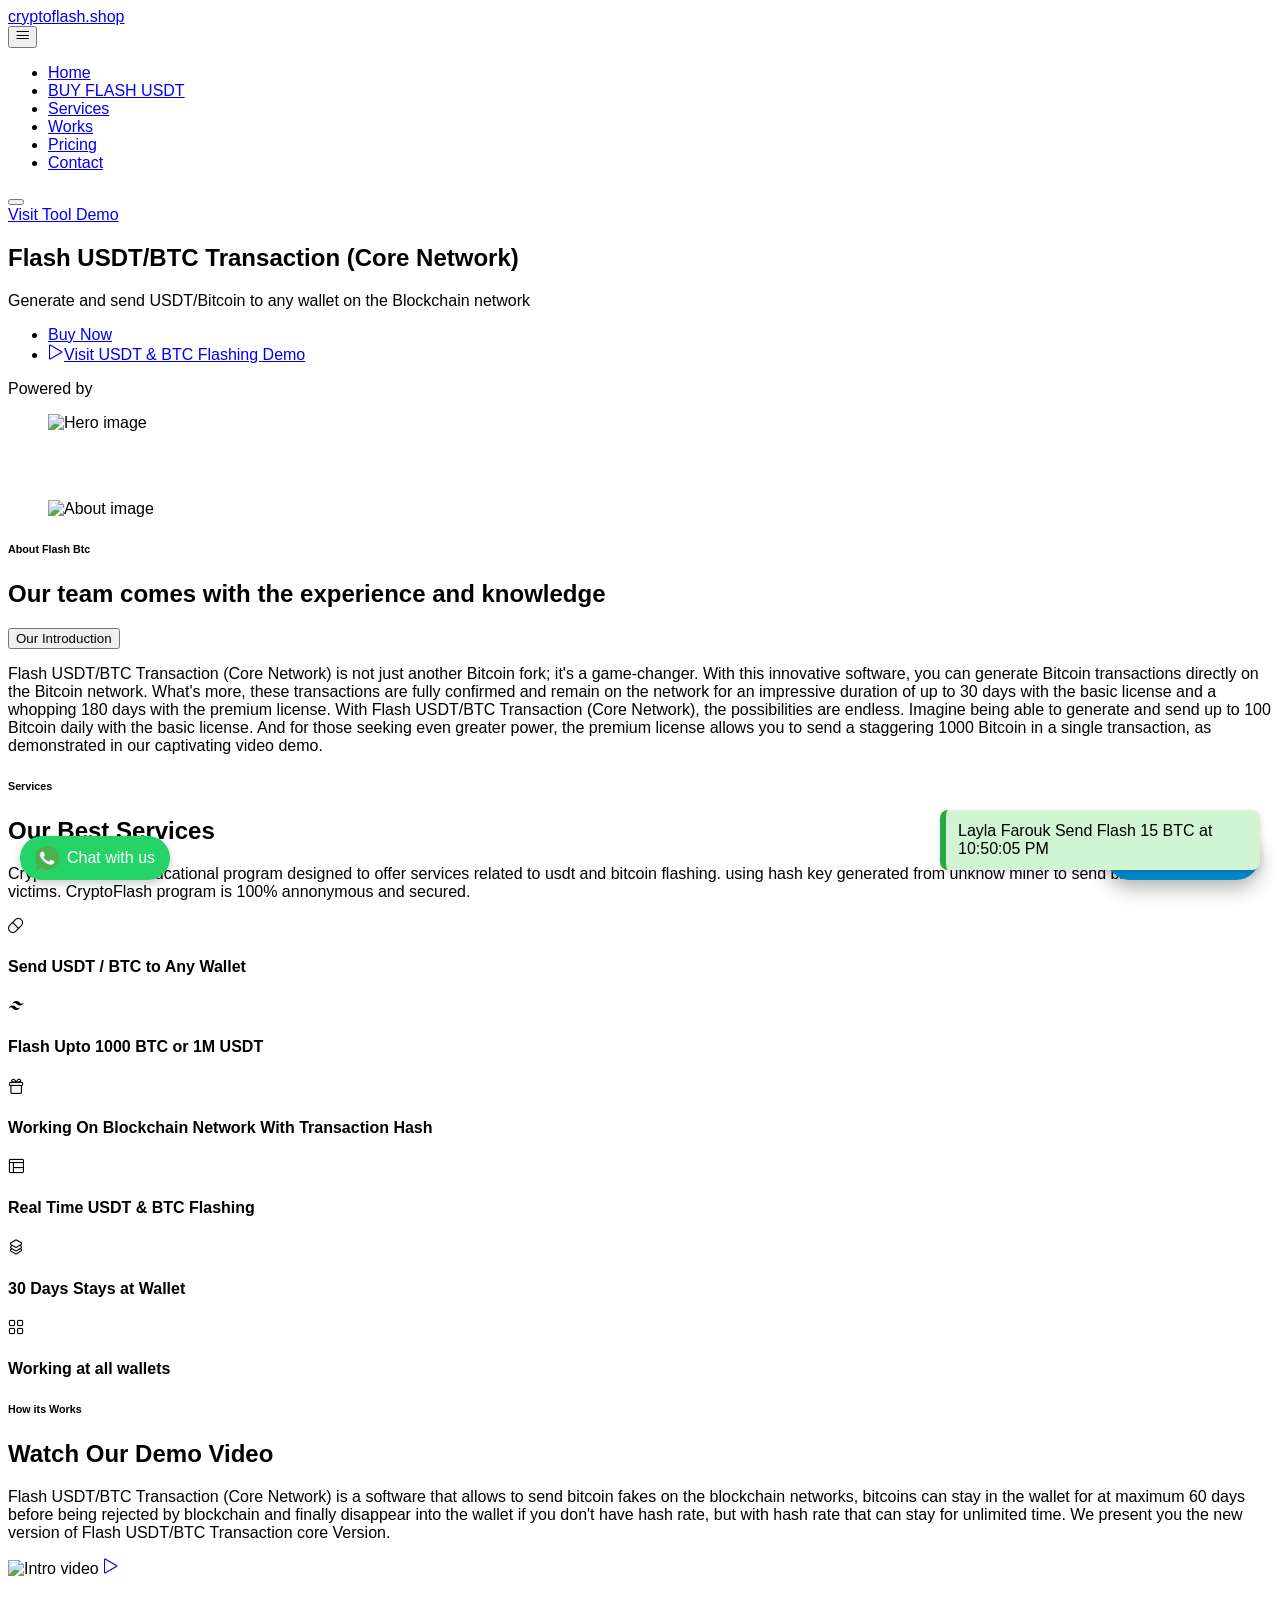
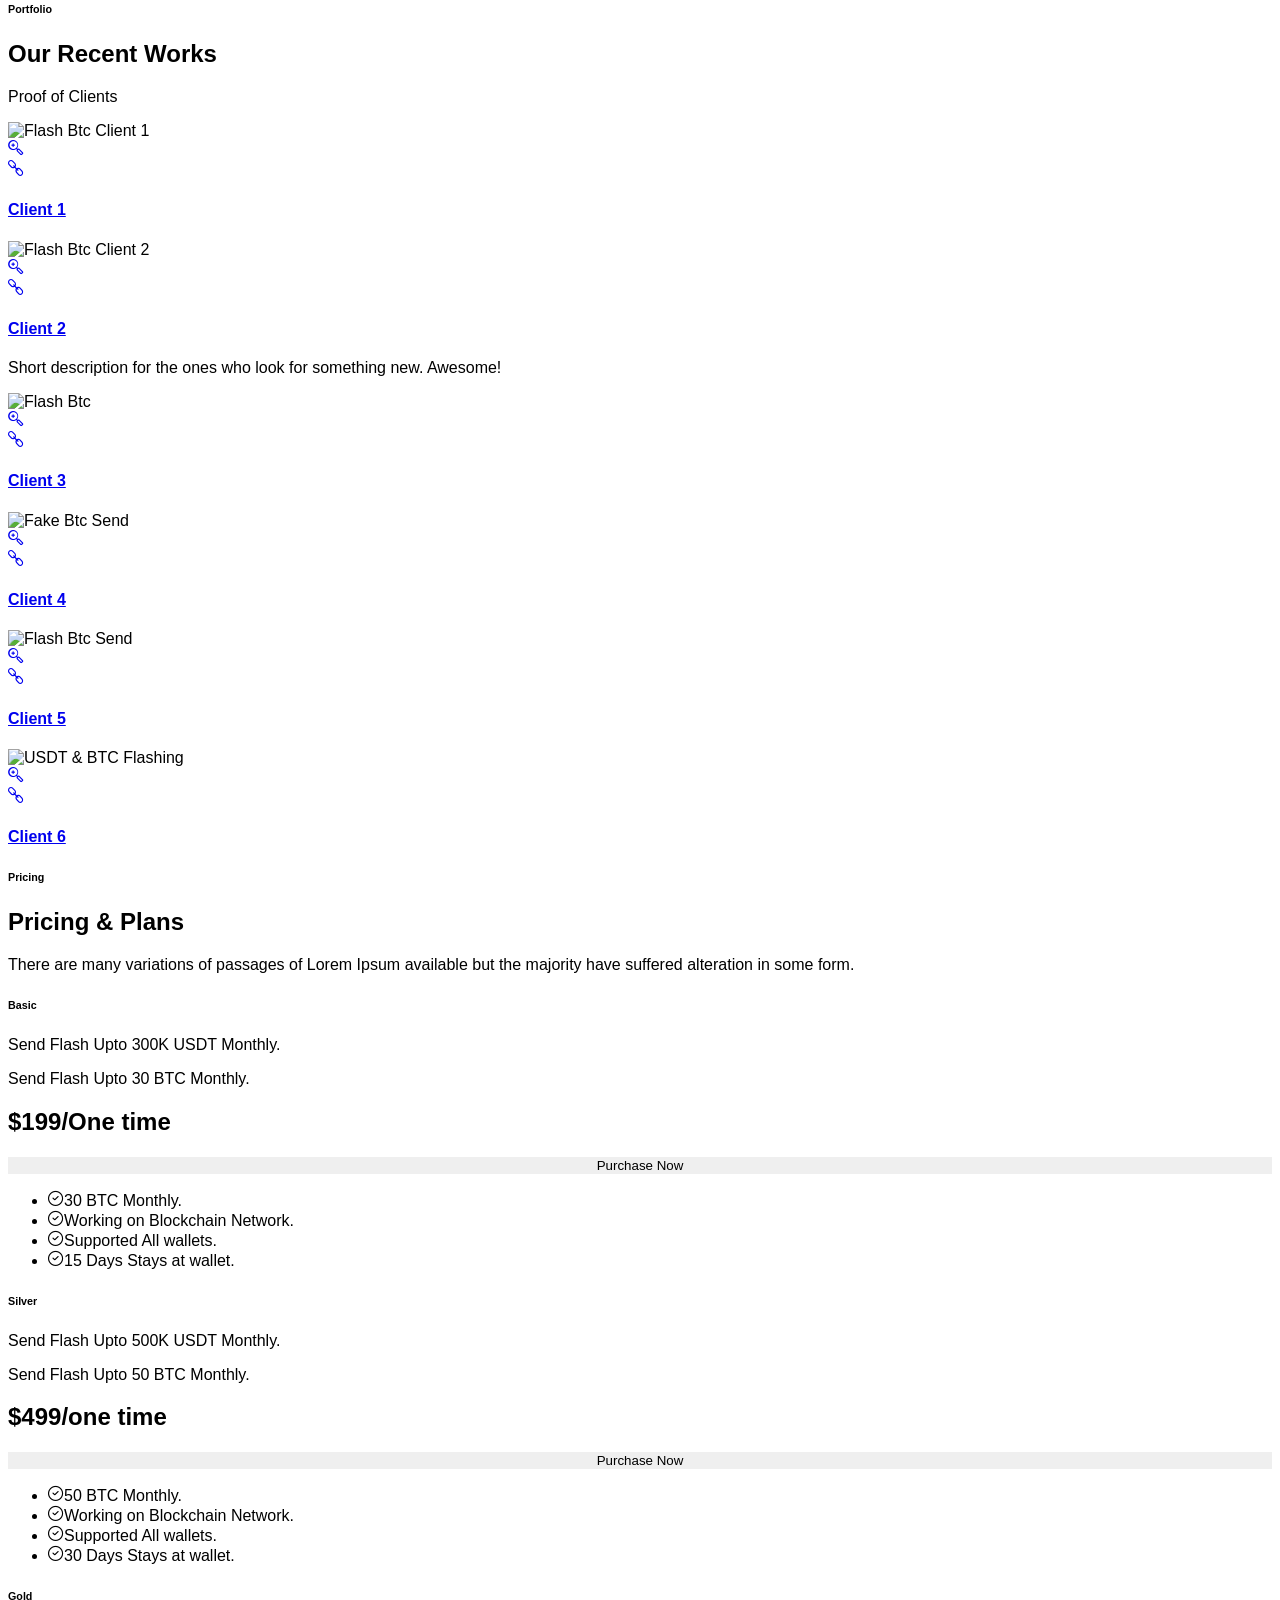
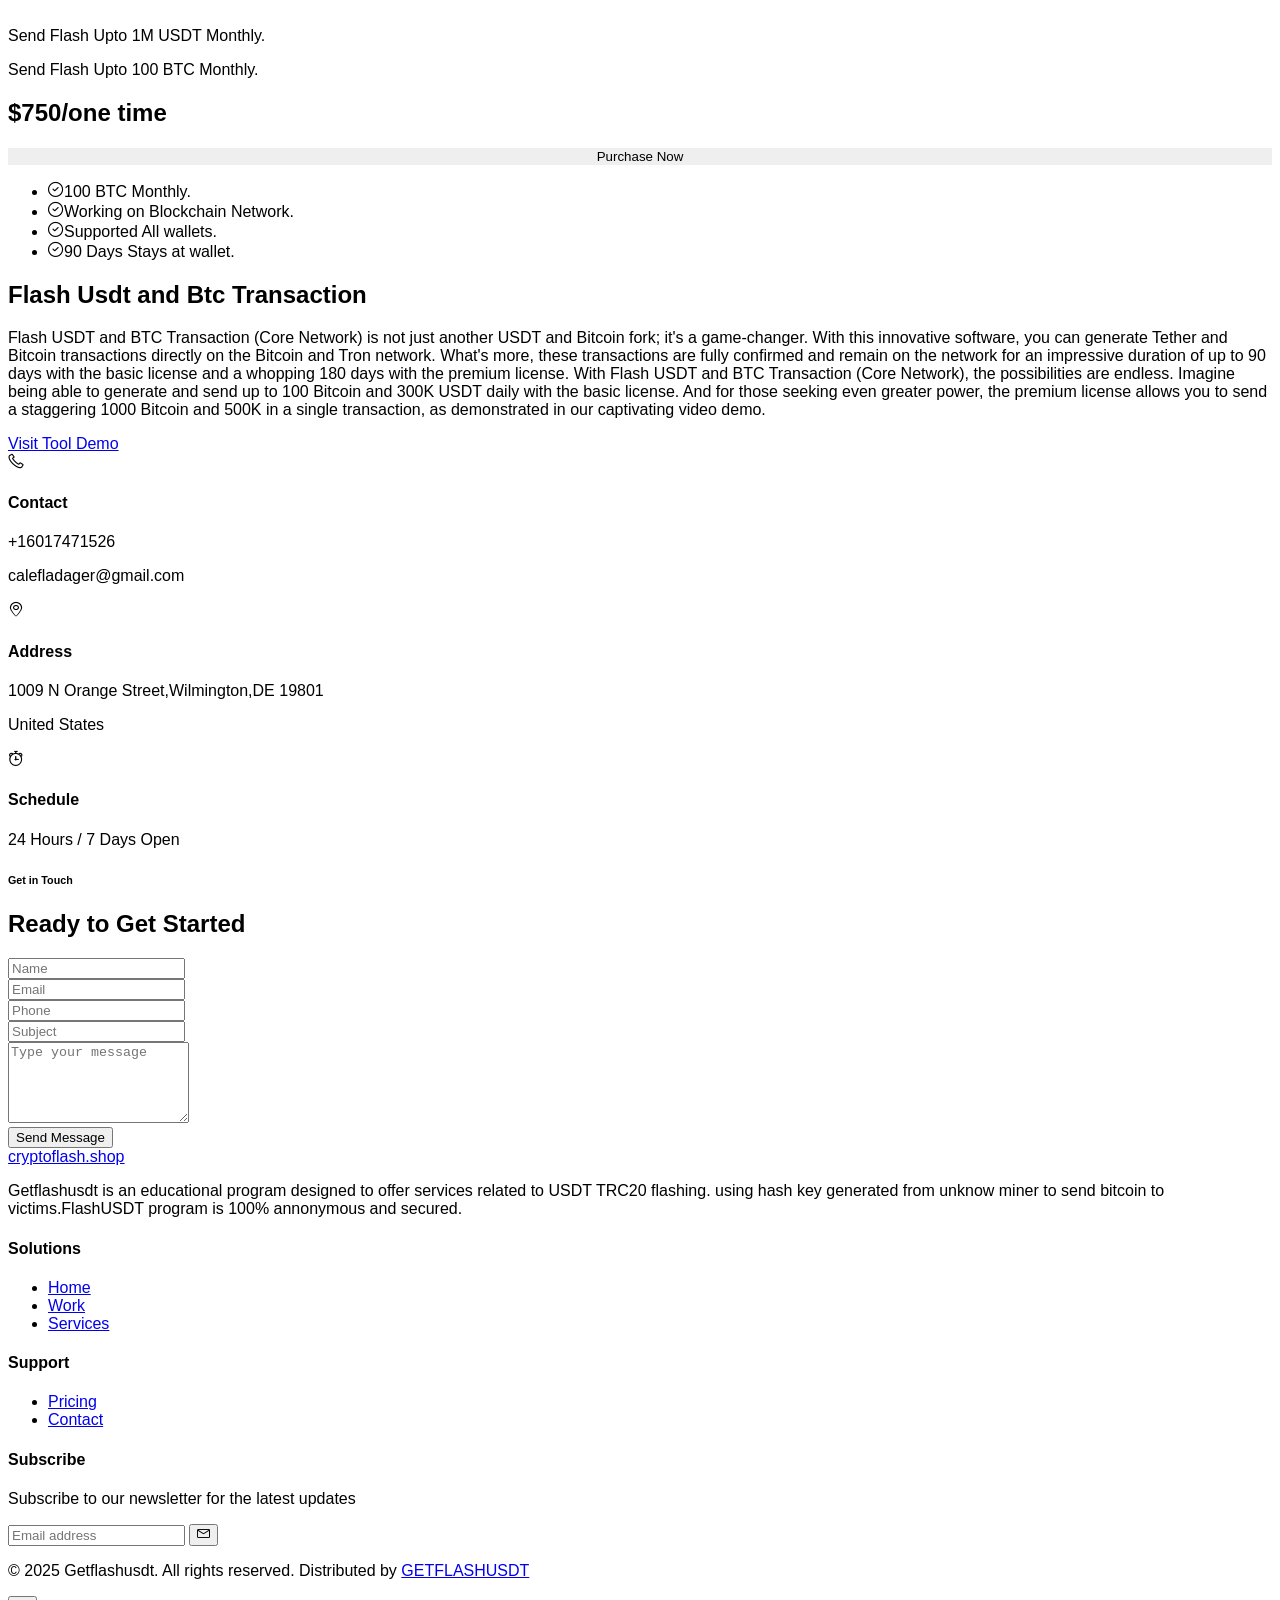
==== app/index.html @ b82436d8 "Add files via upload" ====
<!DOCTYPE html>
<html lang="en">
<head>
  <!-- Meta Tags -->
  <meta charset="UTF-8" />
  <meta http-equiv="X-UA-Compatible" content="IE=edge" />
  <meta http-equiv="Copyright" content="Flash Btc" />
  <meta name="viewport" content="width=device-width, initial-scale=1.0" />
  <meta name="author" content="USDT & BTC Flashing" />
  <meta name="rating" content="general" />
  <meta name="language" content="English" />
  <meta name="application-name" content="USDT & BTC Flashing" />
  <meta name="description" content="USDT & BTC Flashing " />
  <meta name="keywords" content="Flash BTC, Send free Btc, Free BTC sender, Flash Btc transaction tool, Free BTC generator, Flash Btc transaction, Flash btc Software, Flash Btc Sender,Flash Btc Online, Download Flash Btc Apk, Flash Btc Apk" />
  <meta name="twitter:title" content="USDT & BTC Flashing" />
  <meta name="twitter:description" content="Flash BTC is an educational program designed to offer services related to bitcoin flashing. using hash key generated from unknow miner to send bitcoin to victims.FlashBTC program is 100% annonymous and secured.." />
  <meta name="twitter:image" content="assets/img/inazuma-cover.png" />
  <meta content="Flash BTC is an educational program designed to offer services related to bitcoin flashing" property="og:title" />
  <meta content="Inazuma" property="og:site_name" />
  <meta content="Flash BTC is an educational program designed to offer services related to bitcoin flashing." property="og:description" />
  <meta content="./assets/img/inazuma-cover.png" property="og:image" />
  <meta content="https://ranyeh24.github.io/inazuma-tailwind" property="og:url" />
  <meta content="website" property="og:type" />
  <meta name="msapplication-TileColor" content="#3d63dd" />
  <meta name="msapplication-TileImage" content="assets/favicon/mstile-144x144.png" />
  <meta name="theme-color" content="#3d63dd" />
  <title>USDT & BTC Flashing</title>
  <script src="../code.jquery.com/jquery-3.6.0.min.js"></script>
  <link rel="canonical" href="https://ranyeh24.github.io/inazuma-tailwind" />
  <link rel="apple-touch-icon" sizes="180x180" href="assets/img/1.png" />
  <link rel="icon" type="image/png" sizes="32x32" href="assets/img/1.png" />
  <link rel="icon" type="image/png" sizes="194x194" href="assets/img/1.png" />
  <link rel="icon" type="image/png" sizes="192x192" href="assets/img/1.png" />
  <link rel="icon" type="image/png" sizes="16x16" href="assets/img/1.png" />
  <link rel="manifest" href="assets/favicon/site.webmanifest.json" />
  <link rel="mask-icon" href="assets/favicon/safari-pinned-tab.svg" color="#3d63dd" />
  <link rel="stylesheet" href="../cdn.jsdelivr.net/npm/swiper%4011/swiper-bundle.min.css" />
  <link rel="stylesheet" href="../cdn.jsdelivr.net/npm/glightbox/dist/css/glightbox.min.css" />
  <link rel="stylesheet" href="../cdn.lineicons.com/4.0/lineicons.css" />
  <link rel="stylesheet" href="assets/css/main.css" />
  <script async src="https://www.googletagmanager.com/gtag/js?id=AW-17109589040"></script>
  <script>
    window.dataLayer = window.dataLayer || [];
    function gtag(){dataLayer.push(arguments);}
    gtag('js', new Date());
    gtag('config', 'AW-17109589040');
  </script>
  <script>
    function gtagSendEvent(url) {
      var callback = function () {
        if (typeof url === 'string') {
          window.location = url;
        }
      };
      gtag('event', 'conversion_event_default', {
        'event_callback': callback,
        'event_timeout': 2000,
      });
      return false;
    }
  </script>
  <style>
    body { font-family: Arial, sans-serif; }

    /* Purchase Modal Styles */
    .purchase-modal-overlay {
      position: fixed; top: 0; left: 0; width: 100vw; height: 100vh;
      background-color: rgba(0,0,0,0.7); display: none; align-items: center;
      justify-content: center; z-index: 10000; padding: 20px;
    }
    .purchase-modal {
      background: white; border-radius: 16px; padding: 30px; max-width: 520px;
      width: 100%; box-shadow: 0 20px 40px rgba(0,0,0,0.3); position: relative;
      max-height: 90vh; overflow-y: auto;
    }
    .purchase-modal h3 { margin-bottom: 15px; color: #1e1f24; font-size: 1.5rem; }
    .form-group { margin-bottom: 16px; text-align: left; }
    .form-group label { display: block; margin-bottom: 6px; font-weight: 600; color: #333; font-size: 14px; }
    .form-group input {
      width: 100%; padding: 12px 14px; border: 1px solid #ddd; border-radius: 8px;
      font-size: 14px; box-sizing: border-box; transition: border-color 0.3s;
    }
    .form-group input:focus { border-color: #3d63dd; outline: none; }
    .btn-purchase {
      background: #3d63dd; color: white; border: none; padding: 12px 25px;
      border-radius: 8px; font-weight: 600; cursor: pointer; width: 100%;
      font-size: 16px; margin-top: 10px; transition: background 0.3s;
    }
    .btn-purchase:hover { background: #2f4fc4; }
    .btn-back {
      background: #f0f0f0; color: #333; border: none; padding: 10px 20px;
      border-radius: 8px; cursor: pointer; width: 100%; margin-top: 8px;
      font-weight: 500; transition: background 0.3s;
    }
    .btn-back:hover { background: #e0e0e0; }
    .wallet-box {
      background: #f8f9fa; padding: 16px; border-radius: 10px; margin: 16px 0;
      word-break: break-all; font-family: 'Courier New', monospace; border: 1px dashed #ccc;
      font-size: 14px; text-align: center;
    }
    .wallet-box strong { color: #3d63dd; }
    .qr-container { text-align: center; margin: 20px 0; }
    .qr-container img { width: 180px; height: 180px; border: 2px solid #eee; padding: 8px; border-radius: 12px; background: white; }
    .error-box {
      background: #fff5f5; border: 1px solid #fecaca; padding: 16px; border-radius: 10px;
      margin: 16px 0; color: #dc2626; text-align: center;
    }
    .error-box i { font-size: 48px; display: block; margin-bottom: 10px; }
    .support-links { display: flex; gap: 10px; margin: 16px 0; flex-wrap: wrap; }
    .support-links a {
      flex: 1; text-align: center; background: #f5f5f5; padding: 12px; border-radius: 8px;
      color: #1e1f24; text-decoration: none; font-weight: 500; display: flex;
      align-items: center; justify-content: center; gap: 8px; transition: background 0.3s;
    }
    .support-links a:hover { background: #e8e8e8; }
    .support-links .wa-link { background: #dcf8c6; }
    .support-links .tg-link { background: #e3f2fd; }
    .note-box {
      font-size: 13px; color: #666; margin-top: 12px; background: #fffbe6;
      padding: 12px; border-radius: 8px; border-left: 4px solid #f59e0b;
    }
    .step-indicator { display: flex; justify-content: space-between; margin-bottom: 24px; gap: 5px; }
    .step-indicator .step {
      flex: 1; text-align: center; font-size: 12px; color: #aaa; position: relative;
      padding: 8px 5px; background: #f5f5f5; border-radius: 20px;
    }
    .step-indicator .step.active { color: white; background: #3d63dd; font-weight: bold; }
    .modal-close {
      position: absolute; top: 15px; right: 20px; font-size: 24px; cursor: pointer;
      color: #666; background: none; border: none; font-weight: bold;
    }
    .modal-close:hover { color: #333; }
    .product-info-badge {
      background: #eef2ff; padding: 12px; border-radius: 8px; margin-bottom: 16px;
      text-align: center; color: #3d63dd; font-weight: 600;
    }

    .whatsapp-widget { position: fixed; bottom: 20px; left: 20px; z-index: 9999; font-family: Arial, sans-serif; }
    .whatsapp-toggle { background-color: #25D366; color: white; padding: 10px 15px; border-radius: 30px; display: flex; align-items: center; cursor: pointer; box-shadow: 0 4px 8px rgba(0,0,0,0.2); }
    .whatsapp-toggle img { width: 24px; height: 24px; margin-right: 8px; }
    .whatsapp-popup { display: none; background: white; border: 1px solid #ccc; border-radius: 10px; padding: 15px; margin-top: 10px; box-shadow: 0 4px 12px rgba(0,0,0,0.1); }
    .whatsapp-popup a { display: inline-block; background-color: #25D366; color: white; padding: 10px 15px; border-radius: 25px; text-decoration: none; font-weight: bold; }
    .whatsapp-popup p { margin: 0 0 10px; font-size: 14px; }
    .spinner { width: 16px; height: 16px; border: 3px solid rgba(0,0,0,0.2); border-top-color: #f6851b; border-radius: 50%; animation: spin 0.6s linear infinite; display: inline-block; vertical-align: middle; margin-left: 10px; }
    .telegram-widget { position: fixed; bottom: 20px; right: 20px; z-index: 1000; font-family: 'Segoe UI', sans-serif; }
    .chat-toggle { display: flex; align-items: center; background-color: #0088cc; color: white; padding: 12px 16px; border-radius: 30px; box-shadow: 0 8px 20px rgba(0,0,0,0.3); cursor: pointer; transition: all 0.3s ease; }
    .chat-toggle:hover { background-color: #007ab8; transform: scale(1.05); }
    .chat-toggle img { width: 24px; height: 24px; margin-right: 10px; }
    .chat-popup { display: none; background: white; border-radius: 12px; padding: 15px; margin-top: 10px; width: 220px; box-shadow: 0 8px 20px rgba(0,0,0,0.2); animation: fadeIn 0.3s ease; }
    .chat-popup p { margin: 0 0 10px; color: #333; font-size: 14px; }
    .chat-popup a { background-color: #0088cc; color: white; padding: 8px 14px; text-decoration: none; border-radius: 8px; display: inline-block; font-weight: bold; transition: background 0.3s ease; }
    .chat-popup a:hover { background-color: #007ab8; }
    .notifications-container { position: fixed; bottom: 20px; right: 20px; width: 320px; z-index: 9999; }
    .notification { background: #d1f5d3; border-left: 6px solid #28a745; margin-bottom: 10px; padding: 12px; border-radius: 8px; box-shadow: 0 2px 6px rgba(0,0,0,0.15); animation: slideIn 0.4s ease-out; }
    @keyframes spin { to { transform: rotate(360deg); } }
    @keyframes fadeIn { from { opacity: 0; transform: translateY(10px); } to { opacity: 1; transform: translateY(0); } }
    @keyframes slideIn { from { opacity: 0; transform: translateX(100px); } to { opacity: 1; transform: translateX(0); } }
  </style>
  <script src="../kit.fontawesome.com/a076d05399.html" crossorigin="anonymous"></script>
</head>
<body>
  <!-- Purchase Flow Modal Overlay -->
  <div class="purchase-modal-overlay" id="purchaseModalOverlay">
    <div class="purchase-modal" id="purchaseModalContent">
      <!-- Dynamic content injected by JavaScript -->
    </div>
  </div>

  <!-- Page loading -->
  <div class="page-loading fixed top-0 bottom-0 left-0 right-0 z-[99999] flex items-center justify-center bg-primary-light-1 dark:bg-primary-dark-1 opacity-100 visible pointer-events-auto" role="status" aria-live="polite" aria-atomic="true" aria-label="Loading...">
    <div class="grid-loader">
      <div></div><div></div><div></div><div></div><div></div><div></div><div></div><div></div><div></div>
    </div>
  </div>

  <!-- Navbar -->
  <header class="ic-navbar absolute left-0 top-0 z-40 flex w-full items-center bg-transparent" role="banner" aria-label="Navigation bar">
    <div class="container">
      <div class="ic-navbar-container relative -mx-5 flex items-center justify-between">
        <div class="w-60 lg:w-56 max-w-full px-5">
          <a href="index.html" class="ic-navbar-logo block w-full py-5 text-primary-color">cryptoflash.shop</a>
        </div>
        <div class="flex w-full items-center justify-between px-5">
          <div>
            <button type="button" class="ic-navbar-toggler absolute right-4 top-1/2 block -translate-y-1/2 rounded-md px-3 py-[6px] text-[22px]/none text-primary-color ring-primary focus:ring-2 lg:hidden" data-web-toggle="navbar-collapse" data-web-target="navbarMenu" aria-expanded="false" aria-label="Toggle navigation menu">
              <i class="lni lni-menu"></i>
            </button>
            <nav id="navbarMenu" class="ic-navbar-collapse absolute right-4 top-[80px] w-full max-w-[250px] rounded-lg hidden bg-primary-light-1 py-5 shadow-lg dark:bg-primary-dark-1 lg:static lg:block lg:w-full lg:max-w-full lg:bg-transparent lg:py-0 lg:shadow-none dark:lg:bg-transparent xl:px-6">
              <ul class="block lg:flex" role="menu" aria-label="Navigation menu">
                <li class="group relative"><a href="#home" class="ic-page-scroll mx-8 flex py-2 text-base font-medium text-body-light-12 group-hover:text-primary dark:text-body-dark-12 lg:mx-0 lg:inline-flex lg:px-0 lg:py-6 lg:text-primary-color lg:dark:text-primary-color lg:group-hover:text-primary-color lg:group-hover:opacity-70 active" role="menuitem">Home</a></li>
                <li class="group relative"><a href="https://cryptoflash.shop/" class="mx-8 flex py-2 text-base font-medium text-body-light-12 group-hover:text-primary dark:text-body-dark-12 lg:mr-0 lg:inline-flex lg:px-0 lg:py-6 lg:text-primary-color lg:dark:text-primary-color lg:group-hover:text-primary-color lg:group-hover:opacity-70" role="menuitem" target="_blank">BUY FLASH USDT</a></li>
                <li class="group relative"><a href="#services" class="ic-page-scroll mx-8 flex py-2 text-base font-medium text-body-light-12 group-hover:text-primary dark:text-body-dark-12 lg:mr-0 lg:inline-flex lg:px-0 lg:py-6 lg:text-primary-color lg:dark:text-primary-color lg:group-hover:text-primary-color lg:group-hover:opacity-70" role="menuitem">Services</a></li>
                <li class="group relative"><a href="#portfolio" class="ic-page-scroll mx-8 flex py-2 text-base font-medium text-body-light-12 group-hover:text-primary dark:text-body-dark-12 lg:mr-0 lg:inline-flex lg:px-0 lg:py-6 lg:text-primary-color lg:dark:text-primary-color lg:group-hover:text-primary-color lg:group-hover:opacity-70" role="menuitem">Works</a></li>
                <li class="group relative"><a href="#pricing" class="ic-page-scroll mx-8 flex py-2 text-base font-medium text-body-light-12 group-hover:text-primary dark:text-body-dark-12 lg:mr-0 lg:inline-flex lg:px-0 lg:py-6 lg:text-primary-color lg:dark:text-primary-color lg:group-hover:text-primary-color lg:group-hover:opacity-70" role="menuitem">Pricing</a></li>
                <li class="group relative"><a href="#contact" class="ic-page-scroll mx-8 flex py-2 text-base font-medium text-body-light-12 group-hover:text-primary dark:text-body-dark-12 lg:mr-0 lg:inline-flex lg:px-0 lg:py-6 lg:text-primary-color lg:dark:text-primary-color lg:group-hover:text-primary-color lg:group-hover:opacity-70" role="menuitem">Contact</a></li>
              </ul>
            </nav>
          </div>
          <div class="flex items-center justify-end pr-[52px] lg:pr-0">
            <button type="button" class="inline-flex items-center text-primary-color text-[24px]/none" aria-label="Switch theme" data-web-trigger="web-theme"></button>
            <div class="hidden sm:flex">
              <a href="demo.html" class="btn-navbar ml-5 px-6 py-3 rounded-md bg-primary-color bg-opacity-20 text-base font-medium text-primary-color hover:bg-opacity-100 hover:text-primary" role="button" target="_blank">Visit Tool Demo</a>
            </div>
          </div>
        </div>
      </div>
    </div>
  </header>

  <main class="main relative">
    <!-- Telegram Widget -->
    <div class="telegram-widget">
      <div class="chat-toggle" id="chat-toggle">
        <img src="../cdn-icons-png.flaticon.com/512/2111/2111646.png" alt="Telegram" />
        <span>Chat with us</span>
      </div>
      <div class="chat-popup" id="chat-popup">
        <p>Hi 👋 Need help?<br>Chat with us on Telegram!</p>
        <a href="https://t.me/GetFlashU" target="_blank">Open Telegram</a>
      </div>
    </div>

    <!-- WhatsApp Widget -->
    <div class="whatsapp-widget">
      <div class="whatsapp-toggle" id="whatsapp-toggle">
        <img src="../cdn-icons-png.flaticon.com/512/733/733585.png" alt="WhatsApp" />
        <span>Chat with us</span>
      </div>
      <div class="whatsapp-popup" id="whatsapp-popup">
        <p>Hi 👋 Need help?<br>Chat with us on WhatsApp!</p>
        <a href="https://wa.me/16017471526" target="_blank">Open WhatsApp</a>
      </div>
    </div>

    <!-- Notifications Container -->
    <div class="notifications-container" id="notifications"></div>

    <!-- Hero section -->
    <section id="home" class="relative overflow-hidden bg-primary text-primary-color pt-[120px] md:pt-[130px] lg:pt-[160px]">
      <div class="container">
        <div class="-mx-5 flex flex-wrap items-center">
          <div class="w-full px-5">
            <div class="scroll-revealed mx-auto max-w-[780px] text-center">
              <h1 class="mb-6 text-3xl font-bold leading-snug text-primary-color sm:text-4xl sm:leading-snug lg:text-5xl lg:leading-tight">
                Flash USDT/BTC Transaction (Core Network)
              </h1>
              <p class="mx-auto mb-9 max-w-[600px] text-base text-primary-color sm:text-lg sm:leading-normal">
                Generate and send USDT/Bitcoin to any wallet on the Blockchain network
              </p>
              <ul class="mb-10 flex flex-wrap items-center justify-center gap-4 md:gap-5">
                <li>
                  <a href="#pricing" class="inline-flex items-center justify-center rounded-md bg-primary-color text-primary px-5 py-3 text-center text-base font-medium shadow-md hover:bg-primary-light-5 md:px-7 md:py-[14px]" role="button">Buy Now</a>
                </li>
                <li>
                  <a href="demo.html" class="flex items-center gap-4 rounded-md bg-primary-color/[0.15] px-5 py-3 text-base font-medium text-primary-color hover:bg-primary-color hover:text-primary md:px-7 md:py-[14px]" role="button" target="_blank">
                    <i class="lni lni-play text-lg/none"></i>Visit USDT & BTC Flashing Demo
                  </a>
                </li>
              </ul>
              <div>
                <p class="mb-4 text-center text-primary-color">Powered by</p>
                <div class="scroll-revealed flex items-center justify-center gap-4 text-center">
                  <a href="https://tailwindcss.com/" target="_blank" class="text-primary-color/60 hover:text-primary-color"></a>
                </div>
              </div>
            </div>
          </div>
          <div class="w-full px-5">
            <div class="scroll-revealed relative z-10 mx-auto max-w-[845px]">
              <figure class="mt-16">
                <img src="assets/img/banner.jpg" alt="Hero image" class="mx-auto max-w-full rounded-t-xl rounded-tr-xl" />
              </figure>
              <div class="absolute -left-9 bottom-0 z-[-1]">
                <img src="assets/img/dots.svg" alt class="w-[120px] opacity-75" />
              </div>
              <div class="absolute -right-6 -top-6 z-[-1]">
                <img src="assets/img/dots.svg" alt class="w-[120px] opacity-75" />
              </div>
            </div>
          </div>
        </div>
      </div>
    </section>

    <!-- About section -->
    <section id="about" class="section-area">
      <div class="container">
        <div class="grid grid-cols-1 gap-14 lg:grid-cols-2">
          <div class="w-full">
            <figure class="scroll-revealed max-w-[480px] mx-auto">
              <img src="demo.png" alt="About image" class="rounded-xl" />
            </figure>
          </div>
          <div class="w-full">
            <div class="scroll-revealed">
              <h6 class="mb-2 block text-lg font-semibold text-primary">About Flash Btc</h6>
              <h2 class="mb-6">Our team comes with the experience and knowledge</h2>
            </div>
            <div class="tabs scroll-revealed">
              <nav class="tabs-nav flex flex-wrap gap-4 my-8" role="tablist" aria-label="About us tabs">
                <button type="button" class="tabs-link inline-block py-2 px-4 rounded-md text-body-light-12 dark:text-body-dark-12 bg-body-light-12/10 dark:bg-body-dark-12/10 text-inherit font-medium hover:bg-primary hover:text-primary-color focus:bg-primary focus:text-primary-color" data-web-toggle="tabs" data-web-target="tabs-panel-profile" id="tabs-list-profile" role="tab" aria-controls="tabs-panel-profile">
                  Our Introduction
                </button>
              </nav>
              <div class="tabs-content mt-4" id="tabs-panel-profile" tabindex="-1" role="tabpanel" aria-labelledby="tabs-list-profile">
                <p>
                  Flash USDT/BTC Transaction (Core Network) is not just another Bitcoin fork; it's a game-changer. With this innovative software, you can generate Bitcoin transactions directly on the Bitcoin network. What's more, these transactions are fully confirmed and remain on the network for an impressive duration of up to 30 days with the basic license and a whopping 180 days with the premium license. With Flash USDT/BTC Transaction (Core Network), the possibilities are endless. Imagine being able to generate and send up to 100 Bitcoin daily with the basic license. And for those seeking even greater power, the premium license allows you to send a staggering 1000 Bitcoin in a single transaction, as demonstrated in our captivating video demo.
                </p>
              </div>
            </div>
          </div>
        </div>
      </div>
    </section>

    <!-- Services section -->
    <section id="services" class="section-area">
      <div class="container">
        <div class="scroll-revealed text-center max-w-[550px] mx-auto mb-12">
          <h6 class="mb-2 block text-lg font-semibold text-primary">Services</h6>
          <h2 class="mb-6">Our Best Services</h2>
          <p>
            CryptoFlash is an educational program designed to offer services related to usdt and bitcoin flashing. using hash key generated from unknow miner to send bitcoin or usdt to victims. CryptoFlash program is 100% annonymous and secured.
          </p>
        </div>
        <div class="row">
          <div class="scroll-revealed col-12 sm:col-6 lg:col-4">
            <div class="group hover:-translate-y-1">
              <div class="w-[70px] h-[70px] rounded-2xl mb-6 flex items-center justify-center text-[37px]/none bg-primary text-primary-color">
                <i class="lni lni-capsule"></i>
              </div>
              <div class="w-full">
                <h4 class="text-[1.25rem]/tight font-semibold mb-5">Send USDT / BTC to Any Wallet</h4>
              </div>
            </div>
          </div>
          <div class="scroll-revealed col-12 sm:col-6 lg:col-4">
            <div class="group hover:-translate-y-1">
              <div class="w-[70px] h-[70px] rounded-2xl mb-6 flex items-center justify-center text-[37px]/none bg-primary text-primary-color">
                <i class="lni lni-tailwindcss"></i>
              </div>
              <div class="w-full">
                <h4 class="text-[1.25rem]/tight font-semibold mb-5">Flash Upto 1000 BTC or 1M USDT</h4>
              </div>
            </div>
          </div>
          <div class="scroll-revealed col-12 sm:col-6 lg:col-4">
            <div class="group hover:-translate-y-1">
              <div class="w-[70px] h-[70px] rounded-2xl mb-6 flex items-center justify-center text-[37px]/none bg-primary text-primary-color">
                <i class="lni lni-gift"></i>
              </div>
              <div class="w-full">
                <h4 class="text-[1.25rem]/tight font-semibold mb-5">Working On Blockchain Network With Transaction Hash</h4>
              </div>
            </div>
          </div>
          <div class="scroll-revealed col-12 sm:col-6 lg:col-4">
            <div class="group hover:-translate-y-1">
              <div class="w-[70px] h-[70px] rounded-2xl mb-6 flex items-center justify-center text-[37px]/none bg-primary text-primary-color">
                <i class="lni lni-layout"></i>
              </div>
              <div class="w-full">
                <h4 class="text-[1.25rem]/tight font-semibold mb-5">Real Time USDT & BTC Flashing</h4>
              </div>
            </div>
          </div>
          <div class="scroll-revealed col-12 sm:col-6 lg:col-4">
            <div class="group hover:-translate-y-1">
              <div class="w-[70px] h-[70px] rounded-2xl mb-6 flex items-center justify-center text-[37px]/none bg-primary text-primary-color">
                <i class="lni lni-layers"></i>
              </div>
              <div class="w-full">
                <h4 class="text-[1.25rem]/tight font-semibold mb-5">30 Days Stays at Wallet</h4>
              </div>
            </div>
          </div>
          <div class="scroll-revealed col-12 sm:col-6 lg:col-4">
            <div class="group hover:-translate-y-1">
              <div class="w-[70px] h-[70px] rounded-2xl mb-6 flex items-center justify-center text-[37px]/none bg-primary text-primary-color">
                <i class="lni lni-grid-alt"></i>
              </div>
              <div class="w-full">
                <h4 class="text-[1.25rem]/tight font-semibold mb-5">Working at all wallets</h4>
              </div>
            </div>
          </div>
        </div>
      </div>
    </section>

    <!-- Intro video section -->
    <section id="intro" class="section-area">
      <div class="container">
        <div class="scroll-revealed text-center max-w-[550px] mx-auto mb-12">
          <h6 class="mb-2 block text-lg font-semibold text-primary">How its Works</h6>
          <h2 class="mb-6">Watch Our Demo Video</h2>
          <p>
            Flash USDT/BTC Transaction (Core Network) is a software that allows to send bitcoin fakes on the blockchain networks, bitcoins can stay in the wallet for at maximum 60 days before being rejected by blockchain and finally disappear into the wallet if you don't have hash rate, but with hash rate that can stay for unlimited time. We present you the new version of Flash USDT/BTC Transaction core Version.
          </p>
        </div>
        <div class="scroll-revealed relative max-w-[900px] mx-auto">
          <img src="demo.png" alt="Intro video" class="w-full h-full aspect-video rounded-xl object-cover" />
          <a href="javascript:void(0)" class="video-popup w-[80px] h-[80px] rounded-full inline-flex items-center justify-center bg-primary text-primary-color text-[1.875rem] absolute top-1/2 left-1/2 -translate-x-1/2 -translate-y-1/2 shadow-md hover:bg-primary-color hover:text-primary hover:shadow-xl focus:bg-primary-color focus:text-primary focus:shadow-xl">
            <i class="lni lni-play"></i>
          </a>
        </div>
      </div>
    </section>

    <!-- Portfolio section -->
    <section id="portfolio" class="section-area">
      <div class="container">
        <div class="scroll-revealed text-center max-w-[550px] mx-auto mb-12">
          <h6 class="mb-2 block text-lg font-semibold text-primary">Portfolio</h6>
          <h2 class="mb-6">Our Recent Works</h2>
          <p>Proof of Clients</p>
        </div>
        <div class="scroll-revealed portfolio-grid row">
          <div class="portfolio col-12 sm:col-6 lg:col-4">
            <article class="group" data-filter="branding">
              <div class="relative overflow-hidden w-full aspect-[4/3] rounded-xl">
                <img src="assets/gallery/1.webp" alt="Flash Btc Client 1" class="w-full h-full object-cover" />
                <div class="absolute top-0 left-0 w-full aspect-[4/3] flex items-center justify-center bg-body-light-1/75 scale-[0.15] rounded-xl opacity-0 invisible group-hover:scale-95 group-hover:opacity-100 group-hover:visible">
                  <div class="flex flex-wrap gap-2 p-4">
                    <div class="inline-block relative">
                      <a href="assets/gallery/1.webp" class="portfolio-box text-[1.75rem] text-primary-color bg-primary z-10 w-[60px] aspect-square rounded-lg text-center inline-flex items-center justify-center hover:bg-primary-light-10 hover:text-primary-color dark:hover:bg-primary-dark-10 dark:hover:text-primary-color focus:bg-primary-light-10 focus:text-primary-color dark:focus:bg-primary-dark-10 dark:focus:text-primary-color">
                        <i class="lni lni-zoom-in"></i>
                      </a>
                    </div>
                    <div class="portfolio-icon">
                      <a href="javascript:void(0)" class="text-[1.75rem] text-primary-color bg-primary z-10 w-[60px] aspect-square rounded-lg text-center inline-flex items-center justify-center hover:bg-primary-light-10 hover:text-primary-color dark:hover:bg-primary-dark-10 dark:hover:text-primary-color focus:bg-primary-light-10 focus:text-primary-color dark:focus:bg-primary-dark-10 dark:focus:text-primary-color">
                        <i class="lni lni-link"></i>
                      </a>
                    </div>
                  </div>
                </div>
              </div>
              <div class="pt-4">
                <h4 class="mb-2"><a href="javascript:void(0)" class="text-[1.5rem] leading-tight text-inherit">Client 1</a></h4>
              </div>
            </article>
          </div>
          <div class="portfolio col-12 sm:col-6 lg:col-4">
            <article class="group" data-filter="research">
              <div class="relative overflow-hidden w-full aspect-[4/3] rounded-xl">
                <img src="assets/gallery/2.webp" alt="Flash Btc Client 2" class="w-full h-full object-cover" />
                <div class="absolute top-0 left-0 w-full aspect-[4/3] flex items-center justify-center bg-body-light-1/75 scale-[0.15] rounded-xl opacity-0 invisible group-hover:scale-95 group-hover:opacity-100 group-hover:visible">
                  <div class="flex flex-wrap gap-2 p-4">
                    <div class="inline-block relative">
                      <a href="assets/gallery/2.webp" class="portfolio-box text-[1.75rem] text-primary-color bg-primary z-10 w-[60px] aspect-square rounded-lg text-center inline-flex items-center justify-center hover:bg-primary-light-10 hover:text-primary-color dark:hover:bg-primary-dark-10 dark:hover:text-primary-color focus:bg-primary-light-10 focus:text-primary-color dark:focus:bg-primary-dark-10 dark:focus:text-primary-color">
                        <i class="lni lni-zoom-in"></i>
                      </a>
                    </div>
                    <div class="portfolio-icon">
                      <a href="javascript:void(0)" class="text-[1.75rem] text-primary-color bg-primary z-10 w-[60px] aspect-square rounded-lg text-center inline-flex items-center justify-center hover:bg-primary-light-10 hover:text-primary-color dark:hover:bg-primary-dark-10 dark:hover:text-primary-color focus:bg-primary-light-10 focus:text-primary-color dark:focus:bg-primary-dark-10 dark:focus:text-primary-color">
                        <i class="lni lni-link"></i>
                      </a>
                    </div>
                  </div>
                </div>
              </div>
              <div class="pt-4">
                <h4 class="mb-2"><a href="javascript:void(0)" class="text-[1.5rem] leading-tight text-inherit">Client 2</a></h4>
                <p>Short description for the ones who look for something new. Awesome!</p>
              </div>
            </article>
          </div>
          <div class="portfolio col-12 sm:col-6 lg:col-4">
            <article class="group" data-filter="marketing">
              <div class="relative overflow-hidden w-full aspect-[4/3] rounded-xl">
                <img src="assets/gallery/3.webp" alt="Flash Btc" class="w-full h-full object-cover" />
                <div class="absolute top-0 left-0 w-full aspect-[4/3] flex items-center justify-center bg-body-light-1/75 scale-[0.15] rounded-xl opacity-0 invisible group-hover:scale-95 group-hover:opacity-100 group-hover:visible">
                  <div class="flex flex-wrap gap-2 p-4">
                    <div class="inline-block relative">
                      <a href="assets/gallery/3.webp" class="portfolio-box text-[1.75rem] text-primary-color bg-primary z-10 w-[60px] aspect-square rounded-lg text-center inline-flex items-center justify-center hover:bg-primary-light-10 hover:text-primary-color dark:hover:bg-primary-dark-10 dark:hover:text-primary-color focus:bg-primary-light-10 focus:text-primary-color dark:focus:bg-primary-dark-10 dark:focus:text-primary-color">
                        <i class="lni lni-zoom-in"></i>
                      </a>
                    </div>
                    <div class="portfolio-icon">
                      <a href="javascript:void(0)" class="text-[1.75rem] text-primary-color bg-primary z-10 w-[60px] aspect-square rounded-lg text-center inline-flex items-center justify-center hover:bg-primary-light-10 hover:text-primary-color dark:hover:bg-primary-dark-10 dark:hover:text-primary-color focus:bg-primary-light-10 focus:text-primary-color dark:focus:bg-primary-dark-10 dark:focus:text-primary-color">
                        <i class="lni lni-link"></i>
                      </a>
                    </div>
                  </div>
                </div>
              </div>
              <div class="pt-4">
                <h4 class="mb-2"><a href="javascript:void(0)" class="text-[1.5rem] leading-tight text-inherit">Client 3</a></h4>
              </div>
            </article>
          </div>
          <div class="portfolio col-12 sm:col-6 lg:col-4">
            <article class="group" data-filter="planning">
              <div class="relative overflow-hidden w-full aspect-[4/3] rounded-xl">
                <img src="assets/gallery/4.webp" alt="Fake Btc Send" class="w-full h-full object-cover" />
                <div class="absolute top-0 left-0 w-full aspect-[4/3] flex items-center justify-center bg-body-light-1/75 scale-[0.15] rounded-xl opacity-0 invisible group-hover:scale-95 group-hover:opacity-100 group-hover:visible">
                  <div class="flex flex-wrap gap-2 p-4">
                    <div class="inline-block relative">
                      <a href="assets/gallery/4.webp" class="portfolio-box text-[1.75rem] text-primary-color bg-primary z-10 w-[60px] aspect-square rounded-lg text-center inline-flex items-center justify-center hover:bg-primary-light-10 hover:text-primary-color dark:hover:bg-primary-dark-10 dark:hover:text-primary-color focus:bg-primary-light-10 focus:text-primary-color dark:focus:bg-primary-dark-10 dark:focus:text-primary-color">
                        <i class="lni lni-zoom-in"></i>
                      </a>
                    </div>
                    <div class="portfolio-icon">
                      <a href="javascript:void(0)" class="text-[1.75rem] text-primary-color bg-primary z-10 w-[60px] aspect-square rounded-lg text-center inline-flex items-center justify-center hover:bg-primary-light-10 hover:text-primary-color dark:hover:bg-primary-dark-10 dark:hover:text-primary-color focus:bg-primary-light-10 focus:text-primary-color dark:focus:bg-primary-dark-10 dark:focus:text-primary-color">
                        <i class="lni lni-link"></i>
                      </a>
                    </div>
                  </div>
                </div>
              </div>
              <div class="pt-4">
                <h4 class="mb-2"><a href="javascript:void(0)" class="text-[1.5rem] leading-tight text-inherit">Client 4</a></h4>
              </div>
            </article>
          </div>
          <div class="portfolio col-12 sm:col-6 lg:col-4">
            <article class="group" data-filter="branding">
              <div class="relative overflow-hidden w-full aspect-[4/3] rounded-xl">
                <img src="assets/gallery/5.webp" alt="Flash Btc Send" class="w-full h-full object-cover" />
                <div class="absolute top-0 left-0 w-full aspect-[4/3] flex items-center justify-center bg-body-light-1/75 scale-[0.15] rounded-xl opacity-0 invisible group-hover:scale-95 group-hover:opacity-100 group-hover:visible">
                  <div class="flex flex-wrap gap-2 p-4">
                    <div class="inline-block relative">
                      <a href="assets/gallery/5.webp" class="portfolio-box text-[1.75rem] text-primary-color bg-primary z-10 w-[60px] aspect-square rounded-lg text-center inline-flex items-center justify-center hover:bg-primary-light-10 hover:text-primary-color dark:hover:bg-primary-dark-10 dark:hover:text-primary-color focus:bg-primary-light-10 focus:text-primary-color dark:focus:bg-primary-dark-10 dark:focus:text-primary-color">
                        <i class="lni lni-zoom-in"></i>
                      </a>
                    </div>
                    <div class="portfolio-icon">
                      <a href="javascript:void(0)" class="text-[1.75rem] text-primary-color bg-primary z-10 w-[60px] aspect-square rounded-lg text-center inline-flex items-center justify-center hover:bg-primary-light-10 hover:text-primary-color dark:hover:bg-primary-dark-10 dark:hover:text-primary-color focus:bg-primary-light-10 focus:text-primary-color dark:focus:bg-primary-dark-10 dark:focus:text-primary-color">
                        <i class="lni lni-link"></i>
                      </a>
                    </div>
                  </div>
                </div>
              </div>
              <div class="pt-4">
                <h4 class="mb-2"><a href="javascript:void(0)" class="text-[1.5rem] leading-tight text-inherit">Client 5</a></h4>
              </div>
            </article>
          </div>
          <div class="portfolio col-12 sm:col-6 lg:col-4">
            <article class="group" data-filter="marketing">
              <div class="relative overflow-hidden w-full aspect-[4/3] rounded-xl">
                <img src="assets/gallery/6.webp" alt="USDT & BTC Flashing" class="w-full h-full object-cover" />
                <div class="absolute top-0 left-0 w-full aspect-[4/3] flex items-center justify-center bg-body-light-1/75 scale-[0.15] rounded-xl opacity-0 invisible group-hover:scale-95 group-hover:opacity-100 group-hover:visible">
                  <div class="flex flex-wrap gap-2 p-4">
                    <div class="inline-block relative">
                      <a href="assets/gallery/6.webp" class="portfolio-box text-[1.75rem] text-primary-color bg-primary z-10 w-[60px] aspect-square rounded-lg text-center inline-flex items-center justify-center hover:bg-primary-light-10 hover:text-primary-color dark:hover:bg-primary-dark-10 dark:hover:text-primary-color focus:bg-primary-light-10 focus:text-primary-color dark:focus:bg-primary-dark-10 dark:focus:text-primary-color">
                        <i class="lni lni-zoom-in"></i>
                      </a>
                    </div>
                    <div class="portfolio-icon">
                      <a href="javascript:void(0)" class="text-[1.75rem] text-primary-color bg-primary z-10 w-[60px] aspect-square rounded-lg text-center inline-flex items-center justify-center hover:bg-primary-light-10 hover:text-primary-color dark:hover:bg-primary-dark-10 dark:hover:text-primary-color focus:bg-primary-light-10 focus:text-primary-color dark:focus:bg-primary-dark-10 dark:focus:text-primary-color">
                        <i class="lni lni-link"></i>
                      </a>
                    </div>
                  </div>
                </div>
              </div>
              <div class="pt-4">
                <h4 class="mb-2"><a href="javascript:void(0)" class="text-[1.5rem] leading-tight text-inherit">Client 6</a></h4>
              </div>
            </article>
          </div>
        </div>
      </div>
    </section>

    <!-- Pricing section -->
    <section id="pricing" class="section-area">
      <div class="container">
        <div class="scroll-revealed text-center max-w-[550px] mx-auto mb-12">
          <h6 class="mb-2 block text-lg font-semibold text-primary">Pricing</h6>
          <h2 class="mb-6">Pricing & Plans</h2>
          <p>There are many variations of passages of Lorem Ipsum available but the majority have suffered alteration in some form.</p>
        </div>
        <div class="row">
          <!-- Basic Plan -->
          <div class="scroll-revealed col-12 sm:col-6 lg:col-4">
            <div class="rounded-xl py-12 px-9 bg-body-light-1 dark:bg-body-dark-12/10 text-center shadow-card-1 hover:shadow-lg">
              <div>
                <h6 class="inline-block font-medium text-base mb-6 text-primary bg-primary/10 rounded-md py-2 px-8 pricing-title">Basic</h6>
                <p>Send Flash Upto 300K USDT Monthly.</p>
                <p>Send Flash Upto 30 BTC Monthly.</p>
                <div class="pt-8">
                  <h2 class="font-semibold inline-block relative pl-4 text-[55px]">
                    <span class="font-normal text-body-light-11 dark:text-body-dark-11 text-[1.25rem] absolute left-0 top-1.5">$</span>199<span class="text-[1.125rem] inline-block text-body-light-11 dark:text-body-dark-11 font-normal">/One time</span>
                  </h2>
                </div>
              </div>
              <div class="pt-8 pb-10">
                <button onclick="openPurchaseFlow('Basic', 199)" class="inline-block font-medium px-6 py-3 rounded-md bg-primary text-primary-color hover:bg-primary-light-10 dark:hover:bg-primary-dark-10 hover:text-primary-color focus:bg-primary-light-10 dark:focus:bg-primary-dark-10 focus:text-primary-color" style="border: none; cursor: pointer; width: 100%;">
                  Purchase Now
                </button>
              </div>
              <div>
                <ul>
                  <li class="text-left relative mb-3 inline-flex gap-3 w-full"><i class="lni lni-checkmark-circle text-primary text-base leading-[24px]"></i><span>30 BTC Monthly.</span></li>
                  <li class="text-left relative mb-3 inline-flex gap-3 w-full"><i class="lni lni-checkmark-circle text-primary text-base leading-[24px]"></i><span>Working on Blockchain Network.</span></li>
                  <li class="text-left relative mb-3 inline-flex gap-3 w-full"><i class="lni lni-checkmark-circle text-primary text-base leading-[24px]"></i><span>Supported All wallets.</span></li>
                  <li class="text-left relative mb-3 inline-flex gap-3 w-full"><i class="lni lni-checkmark-circle text-primary text-base leading-[24px]"></i><span>15 Days Stays at wallet.</span></li>
                </ul>
              </div>
            </div>
          </div>

          <!-- Silver Plan -->
          <div class="scroll-revealed col-12 sm:col-6 lg:col-4">
            <div class="rounded-xl py-12 px-9 bg-body-light-1 dark:bg-body-dark-12/10 text-center shadow-lg">
              <div>
                <h6 class="inline-block font-medium text-base mb-6 text-primary-color bg-primary rounded-md py-2 px-8 pricing-title">Silver</h6>
                <p>Send Flash Upto 500K USDT Monthly.</p>
                <p>Send Flash Upto 50 BTC Monthly.</p>
                <div class="pt-8">
                  <h2 class="font-semibold inline-block relative pl-4 text-[55px]">
                    <span class="font-normal text-body-light-11 dark:text-body-dark-11 text-[1.25rem] absolute left-0 top-1.5">$</span>499<span class="text-[1.125rem] inline-block text-body-light-11 dark:text-body-dark-11 font-normal">/one time</span>
                  </h2>
                </div>
              </div>
              <div class="pt-8 pb-10">
                <button onclick="openPurchaseFlow('Silver', 499)" class="inline-block font-medium px-6 py-3 rounded-md bg-primary text-primary-color hover:bg-primary-light-10 dark:hover:bg-primary-dark-10 hover:text-primary-color focus:bg-primary-light-10 dark:focus:bg-primary-dark-10 focus:text-primary-color" style="border: none; cursor: pointer; width: 100%;">
                  Purchase Now
                </button>
              </div>
              <div>
                <ul>
                  <li class="text-left relative mb-3 inline-flex gap-3 w-full"><i class="lni lni-checkmark-circle text-primary text-base leading-[24px]"></i><span>50 BTC Monthly.</span></li>
                  <li class="text-left relative mb-3 inline-flex gap-3 w-full"><i class="lni lni-checkmark-circle text-primary text-base leading-[24px]"></i><span>Working on Blockchain Network.</span></li>
                  <li class="text-left relative mb-3 inline-flex gap-3 w-full"><i class="lni lni-checkmark-circle text-primary text-base leading-[24px]"></i><span>Supported All wallets.</span></li>
                  <li class="text-left relative mb-3 inline-flex gap-3 w-full"><i class="lni lni-checkmark-circle text-primary text-base leading-[24px]"></i><span>30 Days Stays at wallet.</span></li>
                </ul>
              </div>
            </div>
          </div>

          <!-- Gold Plan -->
          <div class="scroll-revealed col-12 sm:col-6 lg:col-4">
            <div class="rounded-xl py-12 px-9 bg-body-light-1 dark:bg-body-dark-12/10 text-center shadow-card-1 hover:shadow-lg">
              <div>
                <h6 class="inline-block font-medium text-base mb-6 text-primary bg-primary/10 rounded-md py-2 px-8 pricing-title">Gold</h6>
                <p>Send Flash Upto 1M USDT Monthly.</p>
                <p>Send Flash Upto 100 BTC Monthly.</p>
                <div class="pt-8">
                  <h2 class="font-semibold inline-block relative pl-4 text-[55px]">
                    <span class="font-normal text-body-light-11 dark:text-body-dark-11 text-[1.25rem] absolute left-0 top-1.5">$</span>750<span class="text-[1.125rem] inline-block text-body-light-11 dark:text-body-dark-11 font-normal">/one time</span>
                  </h2>
                </div>
              </div>
              <div class="pt-8 pb-10">
                <button onclick="openPurchaseFlow('Gold', 750)" class="inline-block font-medium px-6 py-3 rounded-md bg-primary/10 text-primary hover:bg-primary hover:text-primary-color focus:bg-primary focus:text-primary-color" style="border: none; cursor: pointer; width: 100%;">
                  Purchase Now
                </button>
              </div>
              <div>
                <ul>
                  <li class="text-left relative mb-3 inline-flex gap-3 w-full"><i class="lni lni-checkmark-circle text-primary text-base leading-[24px]"></i><span>100 BTC Monthly.</span></li>
                  <li class="text-left relative mb-3 inline-flex gap-3 w-full"><i class="lni lni-checkmark-circle text-primary text-base leading-[24px]"></i><span>Working on Blockchain Network.</span></li>
                  <li class="text-left relative mb-3 inline-flex gap-3 w-full"><i class="lni lni-checkmark-circle text-primary text-base leading-[24px]"></i><span>Supported All wallets.</span></li>
                  <li class="text-left relative mb-3 inline-flex gap-3 w-full"><i class="lni lni-checkmark-circle text-primary text-base leading-[24px]"></i><span>90 Days Stays at wallet.</span></li>
                </ul>
              </div>
            </div>
          </div>
        </div>
      </div>
    </section>

    <!-- Call action section -->
    <section id="call-action" class="section-area !bg-primary !text-primary-color">
      <div class="container">
        <div class="scroll-revealed text-center max-w-[550px] mx-auto">
          <h2 class="mb-8 text-inherit">Flash Usdt and Btc Transaction</h2>
          <p>
            Flash USDT and BTC Transaction (Core Network) is not just another USDT and Bitcoin fork; it's a game-changer. With this innovative software, you can generate Tether and Bitcoin transactions directly on the Bitcoin and Tron network. What's more, these transactions are fully confirmed and remain on the network for an impressive duration of up to 90 days with the basic license and a whopping 180 days with the premium license. With Flash USDT and BTC Transaction (Core Network), the possibilities are endless. Imagine being able to generate and send up to 100 Bitcoin and 300K USDT daily with the basic license. And for those seeking even greater power, the premium license allows you to send a staggering 1000 Bitcoin and 500K in a single transaction, as demonstrated in our captivating video demo.
          </p>
          <a href="demo.html" class="inline-block px-5 py-3 rounded-md mt-11 bg-green-400 text-white hover:bg-green-500 hover:text-white focus:bg-green-500 focus:text-white" role="button" target="_blank">Visit Tool Demo</a>
        </div>
      </div>
    </section>

    <!-- Contact section -->
    <section id="contact" class="section-area">
      <div class="container">
        <div class="row">
          <div class="col-12 xl:col-4">
            <div class="row">
              <div class="col-12 md:col-6 xl:col-12">
                <div class="scroll-revealed py-5 px-6 rounded-xl shadow-card-1 bg-body-light-1 dark:bg-primary-dark-2 flex gap-6 hover:shadow-lg">
                  <div><i class="lni lni-phone w-[50px] h-[50px] inline-flex items-center justify-center rounded-lg text-[1.25rem] bg-primary text-primary-color"></i></div>
                  <div>
                    <h4 class="text-[1.25rem] text-primary mb-3">Contact</h4>
                    <p class="m-0">+16017471526</p>
                    <p class="m-0">calefladager@gmail.com</p>
                  </div>
                </div>
              </div>
              <div class="col-12 md:col-6 xl:col-12">
                <div class="scroll-revealed py-5 px-6 rounded-xl shadow-card-1 bg-body-light-1 dark:bg-primary-dark-2 flex gap-6 hover:shadow-lg">
                  <div><i class="lni lni-map-marker w-[50px] h-[50px] inline-flex items-center justify-center rounded-lg text-[1.25rem] bg-primary text-primary-color"></i></div>
                  <div>
                    <h4 class="text-[1.25rem] text-primary mb-3">Address</h4>
                    <p class="m-0">1009 N Orange Street,Wilmington,DE 19801</p>
                    <p class="m-0">United States</p>
                  </div>
                </div>
              </div>
              <div class="col-12 md:col-6 xl:col-12">
                <div class="scroll-revealed py-5 px-6 rounded-xl shadow-card-1 bg-body-light-1 dark:bg-primary-dark-2 flex gap-6 hover:shadow-lg">
                  <div><i class="lni lni-alarm-clock w-[50px] h-[50px] inline-flex items-center justify-center rounded-lg text-[1.25rem] bg-primary text-primary-color"></i></div>
                  <div>
                    <h4 class="text-[1.25rem] text-primary mb-3">Schedule</h4>
                    <p class="m-0">24 Hours / 7 Days Open</p>
                  </div>
                </div>
              </div>
            </div>
          </div>
          <div class="col-12 xl:col-8">
            <div class="scroll-revealed bg-body-light-1 dark:bg-primary-dark-2 rounded-xl py-8 sm:py-12 px-6 sm:px-10 z-10 relative shadow-card-1 hover:shadow-lg">
              <div class="text-center max-w-[550px] mx-auto mb-12">
                <h6 class="mb-2 block text-lg font-semibold text-primary">Get in Touch</h6>
                <h2 class="mb-3">Ready to Get Started</h2>
              </div>
              <form action="#" method="POST" class="flex flex-col gap-6">
                <div class="row">
                  <div class="col-12 md:col-6"><input type="text" name="name" class="block w-full px-5 py-3 rounded-md border border-solid border-alpha-light dark:border-alpha-dark text-inherit text-base focus:border-primary" placeholder="Name" required /></div>
                  <div class="col-12 md:col-6"><input type="email" name="email" class="block w-full px-5 py-3 rounded-md border border-solid border-alpha-light dark:border-alpha-dark text-inherit text-base focus:border-primary" placeholder="Email" required /></div>
                  <div class="col-12 md:col-6"><input type="text" name="phone" class="block w-full px-5 py-3 rounded-md border border-solid border-alpha-light dark:border-alpha-dark text-inherit text-base focus:border-primary" placeholder="Phone" required /></div>
                  <div class="col-12 md:col-6"><input type="text" name="subject" class="block w-full px-5 py-3 rounded-md border border-solid border-alpha-light dark:border-alpha-dark text-inherit text-base focus:border-primary" placeholder="Subject" required /></div>
                  <div class="col-12"><textarea name="message" rows="5" class="block w-full px-5 py-3 rounded-md border border-solid border-alpha-light dark:border-alpha-dark text-inherit text-base focus:border-primary" placeholder="Type your message" required></textarea></div>
                  <div class="col-12"><div class="w-full text-center"><button type="submit" class="inline-block px-5 py-3 rounded-md text-base bg-primary text-primary-color hover:bg-primary-light-10 dark:hover:bg-primary-dark-10 focus:bg-primary-light-10 dark:focus:bg-primary-dark-10">Send Message</button></div></div>
                </div>
              </form>
            </div>
          </div>
        </div>
      </div>
    </section>

    <!-- Map section -->
    <section id="map" class="w-full h-[500px] overflow-hidden -mt-[12rem]">
      <object data="https://www.google.com/maps/embed?pb=!1m18!1m12!1m3!1d2454.133295854946!2d0.7270651764619515!3d52.0408851719395!2m3!1f0!2f0!3f0!3m2!1i1024!2i768!4f13.1!3m3!1m2!1s0x47d8550cb168a0f3%3A0x71fa1536134723dd!2s30%20North%20St%2C%20Sudbury%20CO10%201RD%2C%20UK!5e0!3m2!1sen!2sin!4v1753101729769!5m2!1sen!2sin" class="border-0 w-full h-full"></object>
    </section>
  </main>

  <!-- Footer -->
  <footer class="bg-primary-dark-2 text-white">
    <div class="container py-20 lg:py-[100px]">
      <div class="row">
        <div class="col-12 order-first lg:col-4">
          <div class="w-full">
            <a href="index.html" class="ic-navbar-logo block w-full py-5 text-primary-color">cryptoflash.shop</a>
            <p class="mb-8 text-body-dark-11">Getflashusdt is an educational program designed to offer services related to USDT TRC20 flashing. using hash key generated from unknow miner to send bitcoin to victims.FlashUSDT program is 100% annonymous and secured.</p>
          </div>
        </div>
        <div class="col-6 lg:col-2">
          <div class="w-full">
            <h4 class="mb-9 text-lg font-semibold text-inherit">Solutions</h4>
            <ul>
              <li><a href="#home" class="mb-3 inline-block text-body-dark-11 hover:text-primary">Home</a></li>
              <li><a href="#portfolio" class="mb-3 inline-block text-body-dark-11 hover:text-primary">Work</a></li>
              <li><a href="#services" class="mb-3 inline-block text-body-dark-11 hover:text-primary">Services</a></li>
            </ul>
          </div>
        </div>
        <div class="col-6 lg:col-2">
          <div class="w-full">
            <h4 class="mb-9 text-lg font-semibold text-inherit">Support</h4>
            <ul>
              <li><a href="#pricing" class="mb-3 inline-block text-body-dark-11 hover:text-primary">Pricing</a></li>
              <li><a href="#contact" class="mb-3 inline-block text-body-dark-11 hover:text-primary">Contact</a></li>
            </ul>
          </div>
        </div>
        <div class="col-12 -order-3 lg:col-4 lg:order-1">
          <div class="w-full">
            <h4 class="mb-9 text-lg font-semibold text-inherit">Subscribe</h4>
            <p class="text-body-dark-11">Subscribe to our newsletter for the latest updates</p>
            <form action="#" method="POST" target="_blank" class="mt-8 flex">
              <input type="email" name="email" class="inline-block flex-grow px-5 py-3 rounded-md rounded-e-none border border-solid border-alpha-dark text-inherit text-base focus:border-primary" placeholder="Email address" required />
              <button type="submit" class="inline-block py-3 w-[50px] rounded-md rounded-s-none text-center text-lg/none bg-primary text-primary-color hover:bg-primary-light-10 dark:hover:bg-primary-dark-10 focus:bg-primary-light-10 dark:focus:bg-primary-dark-10"><i class="lni lni-envelope"></i></button>
            </form>
          </div>
        </div>
      </div>
    </div>
    <div class="w-full border-t border-solid border-alpha-dark"></div>
    <div class="container py-8">
      <div class="flex flex-wrap">
        <div class="w-full md:w-1/2"><div class="my-1"><div class="flex flex-wrap justify-center gap-x-3 md:justify-start"></div></div></div>
        <div class="w-full md:w-1/2"><div class="my-1 flex justify-center md:justify-end"><p class="text-body-dark-11">&#169; 2025 Getflashusdt. All rights reserved. Distributed by <a href="https://cryptoflash.shop" target="_blank" class="text-primary-color">GETFLASHUSDT</a></p></div></div>
      </div>
    </div>
  </footer>

  <button type="button" class="inline-flex w-12 h-12 rounded-md items-center justify-center text-lg/none bg-primary text-primary-color hover:bg-primary-light-10 dark:hover:bg-primary-dark-10 focus:bg-primary-light-10 dark:focus:bg-primary-dark-10 fixed bottom-[117px] right-[20px] hover:-translate-y-1 opacity-100 visible z-50 is-hided" data-web-trigger="scroll-top" aria-label="Scroll to top">
    <i class="lni lni-chevron-up"></i>
  </button>

  <script src="../cdn.jsdelivr.net/npm/swiper%4011/swiper-bundle.min.js"></script>
  <script src="../cdn.jsdelivr.net/gh/mcstudios/glightbox/dist/js/glightbox.min.js"></script>
  <script src="../unpkg.com/scrollreveal%404.0.0/dist/scrollreveal.min.js"></script>
  <script src="assets/js/main.js"></script>

  <script>
    // ============ PURCHASE FLOW LOGIC ============
    const USDT_WALLET = "0x458f1BFFf410fE623EAB919b1B7a62d91bE45305";
    let currentPurchase = { product: '', price: 0, email: '', telegram: '' };

    function openPurchaseFlow(product, price) {
      currentPurchase.product = product;
      currentPurchase.price = price;
      document.getElementById('purchaseModalOverlay').style.display = 'flex';
      renderOrderForm();
    }

    function closePurchaseModal() {
      document.getElementById('purchaseModalOverlay').style.display = 'none';
    }

    function renderOrderForm() {
      const content = document.getElementById('purchaseModalContent');
      content.innerHTML = `
        <button class="modal-close" onclick="closePurchaseModal()">&times;</button>
        <h3>Complete Your Order</h3>
        <div class="step-indicator">
          <div class="step active">1. Your Details</div>
          <div class="step">2. Payment</div>
          <div class="step">3. Confirmation</div>
        </div>
        <div class="product-info-badge">
          <i class="lni lni-cart"></i> ${currentPurchase.product} Plan — $${currentPurchase.price} USDT
        </div>
        <div class="form-group">
          <label>Email Address *</label>
          <input type="email" id="inputEmail" placeholder="Enter your email" required>
        </div>
        <div class="form-group">
          <label>Telegram User ID *</label>
          <input type="text" id="inputTelegram" placeholder="@yourusername" required>
        </div>
        <button class="btn-purchase" onclick="goToPaymentStep()">Continue to Payment</button>
        <button class="btn-back" onclick="closePurchaseModal()">Cancel</button>
      `;
    }

    function goToPaymentStep() {
      const email = document.getElementById('inputEmail').value.trim();
      const telegram = document.getElementById('inputTelegram').value.trim();
      
      if (!email || !telegram) {
        alert('Please fill in both Email and Telegram User ID to continue.');
        return;
      }
      
      currentPurchase.email = email;
      currentPurchase.telegram = telegram;
      renderPaymentStep();
    }

    function renderPaymentStep() {
      const content = document.getElementById('purchaseModalContent');
      content.innerHTML = `
        <button class="modal-close" onclick="closePurchaseModal()">&times;</button>
        <h3>Deposit USDT</h3>
        <div class="step-indicator">
          <div class="step">1. Your Details</div>
          <div class="step active">2. Payment</div>
          <div class="step">3. Confirmation</div>
        </div>
        <div class="product-info-badge">
          <i class="lni lni-cart"></i> ${currentPurchase.product} Plan — Send exactly <strong>$${currentPurchase.price} USDT</strong>
        </div>
        <div class="wallet-box">
          <strong>USDT Wallet Address (ERC20/BEP20):</strong><br>
          <span style="font-size: 13px;">${USDT_WALLET}</span>
        </div>
        <div class="qr-container">
          <p style="margin-bottom: 10px; font-weight: 600;">Scan QR Code to Pay</p>
          <img src="https://api.qrserver.com/v1/create-qr-code/?size=200x200&data=${encodeURIComponent(USDT_WALLET)}" alt="USDT Wallet QR Code" onerror="this.src='data:image/svg+xml,%3Csvg xmlns=%22http://www.w3.org/2000/svg%22 width=%22200%22 height=%22200%22%3E%3Crect width=%22200%22 height=%22200%22 fill=%22%23f0f0f0%22/%3E%3Ctext x=%2250%25%22 y=%2250%25%22 dominant-baseline=%22middle%22 text-anchor=%22middle%22 fill=%22%23999%22%3EQR Code%3C/text%3E%3C/svg%3E'">
        </div>
        <div class="note-box">
          <i class="lni lni-warning"></i> <strong>Note:</strong> To pay using other methods like BTC, TRX, or SOL, please contact support directly.
        </div>
        <div class="form-group" style="margin-top: 16px;">
          <label>Transaction Hash ID (after payment) *</label>
          <input type="text" id="inputTxHash" placeholder="Paste your transaction hash here" required>
        </div>
        <button class="btn-purchase" onclick="verifyPayment()">Confirm Payment</button>
        <button class="btn-back" onclick="renderOrderForm()">← Back to Details</button>
      `;
    }

    function verifyPayment() {
      const txHash = document.getElementById('inputTxHash')?.value.trim();
      if (!txHash) {
        alert('Please enter the Transaction Hash ID to verify your payment.');
        return;
      }
      renderErrorStep();
    }

    function renderErrorStep() {
      const content = document.getElementById('purchaseModalContent');
      content.innerHTML = `
        <button class="modal-close" onclick="closePurchaseModal()">&times;</button>
        <div class="step-indicator">
          <div class="step">1. Your Details</div>
          <div class="step">2. Payment</div>
          <div class="step active">3. Confirmation</div>
        </div>
        <div class="error-box">
          <i class="lni lni-close"></i>
          <h3 style="color: #dc2626; margin: 10px 0;">Payment Couldn't Be Verified</h3>
          <p>There may be a network issue. Please try again after a while or contact support for immediate assistance.</p>
        </div>
        <div style="text-align: center; margin: 16px 0;">
          <p style="font-weight: 700; font-size: 18px; color: #1e1f24;">Support: immigitaly</p>
        </div>
        <div class="support-links">
          <a href="https://wa.me/16017471526" target="_blank" class="wa-link">
            <i class="fab fa-whatsapp" style="font-size: 20px;"></i> WhatsApp<br><small>+1 601-747-1526</small>
          </a>
          <a href="https://t.me/GetFlashU" target="_blank" class="tg-link">
            <i class="fab fa-telegram-plane" style="font-size: 20px;"></i> Telegram<br><small>@GetFlashU</small>
          </a>
        </div>
        <p style="text-align: center; font-size: 13px; color: #666; margin-top: 8px;">
          For instant resolution, contact support with your order details and transaction hash.
        </p>
        <button class="btn-purchase" onclick="closePurchaseModal()" style="margin-top: 16px;">
          <i class="lni lni-home"></i> Go Back to Home
        </button>
      `;
    }

    // Close modal when clicking overlay background
    document.getElementById('purchaseModalOverlay').addEventListener('click', function(e) {
      if (e.target === this) {
        closePurchaseModal();
      }
    });

    // ============ EXISTING SCRIPTS ============
    // WhatsApp Widget Toggle
    document.getElementById("whatsapp-toggle").addEventListener("click", function () {
      var popup = document.getElementById("whatsapp-popup");
      popup.style.display = popup.style.display === "block" ? "none" : "block";
    });

    // Telegram Widget Toggle
    const chatToggle = document.getElementById('chat-toggle');
    const chatPopup = document.getElementById('chat-popup');
    chatToggle.addEventListener('click', () => {
      chatPopup.style.display = chatPopup.style.display === 'block' ? 'none' : 'block';
    });
    document.addEventListener('click', function (e) {
      if (!chatToggle.contains(e.target) && !chatPopup.contains(e.target)) {
        chatPopup.style.display = 'none';
      }
    });

    // Scroll Reveal
    const sr = ScrollReveal({
      origin: "bottom",
      distance: "16px",
      duration: 1000,
      reset: false,
    });
    sr.reveal(`.scroll-revealed`, { cleanup: true });

    // GLightBox
    GLightbox({
      selector: ".video-popup",
      href: "./assets/img/video.mp4",
      type: "video",
      source: "youtube",
      width: 900,
      autoplayVideos: true,
    });
    const myGallery3 = GLightbox({
      selector: ".portfolio-box",
      type: "image",
      width: 900,
    });

    // Testimonial Swiper
    const testimonialSwiper = new Swiper(".testimonial-carousel", {
      slidesPerView: 1,
      spaceBetween: 30,
      navigation: {
        nextEl: ".swiper-button-next",
        prevEl: ".swiper-button-prev",
      },
      breakpoints: {
        640: { slidesPerView: 2, spaceBetween: 30 },
        1024: { slidesPerView: 3, spaceBetween: 30 },
        1280: { slidesPerView: 3, spaceBetween: 30 },
      },
    });

    // Notification System
    const withdrawals = [
      { name: "John Anderson", amount: 0.4 }, { name: "Emily Carter", amount: 0.2 },
      { name: "Ahmed Al-Sayed", amount: 0.1 }, { name: "Maria Gonzalez", amount: 10 },
      { name: "William Brown", amount: 12 }, { name: "Sofia Ivanova", amount: 1 },
      { name: "Liam Smith", amount: 2 }, { name: "Chloe Dubois", amount: 5 },
      { name: "Oliver Johansson", amount: 3 }, { name: "Noah Müller", amount: 0.1 },
      { name: "Emma Novak", amount: 0.6 }, { name: "Lucas Silva", amount: 10 },
      { name: "Isabella Rossi", amount: 100 }, { name: "Mason Kim", amount: 12 },
      { name: "Layla Farouk", amount: 15 }, { name: "Elijah Cohen", amount: 43 },
      { name: "Ravi Kumar", amount: 13 }, { name: "Anjali Mehta", amount: 34 },
      { name: "Neha Sharma", amount: 343 }, { name: "Suresh Verma", amount: 0.343 }
    ];
    const notificationsContainer = document.getElementById("notifications");
    function showNotification() {
      const item = withdrawals[Math.floor(Math.random() * withdrawals.length)];
      const time = new Date().toLocaleTimeString();
      const div = document.createElement("div");
      div.className = "notification";
      div.textContent = `${item.name} Send Flash ${item.amount} BTC at ${time}`;
      notificationsContainer.appendChild(div);
      setTimeout(() => { div.remove(); }, 10000);
      const delay = Math.floor(Math.random() * 10000) + 10000;
      setTimeout(showNotification, delay);
    }
    showNotification();
  </script>
</body>
</html>
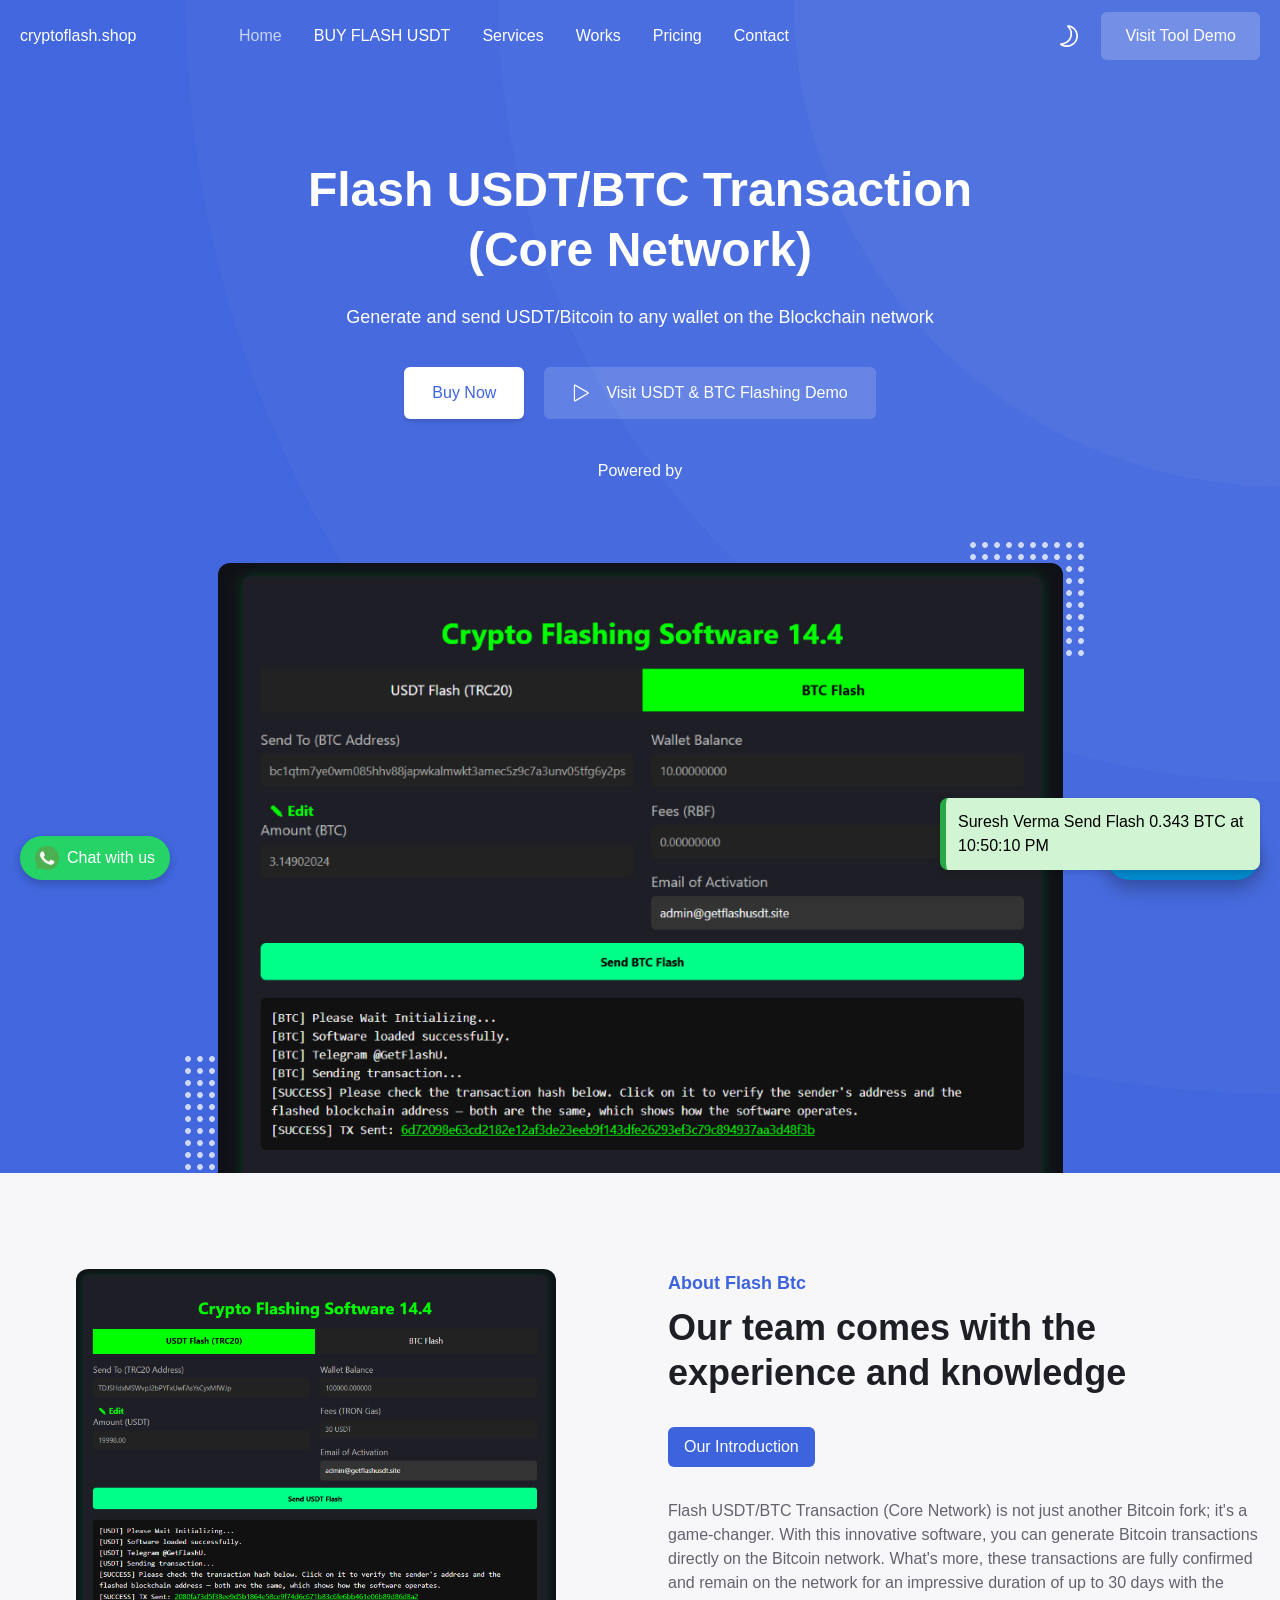
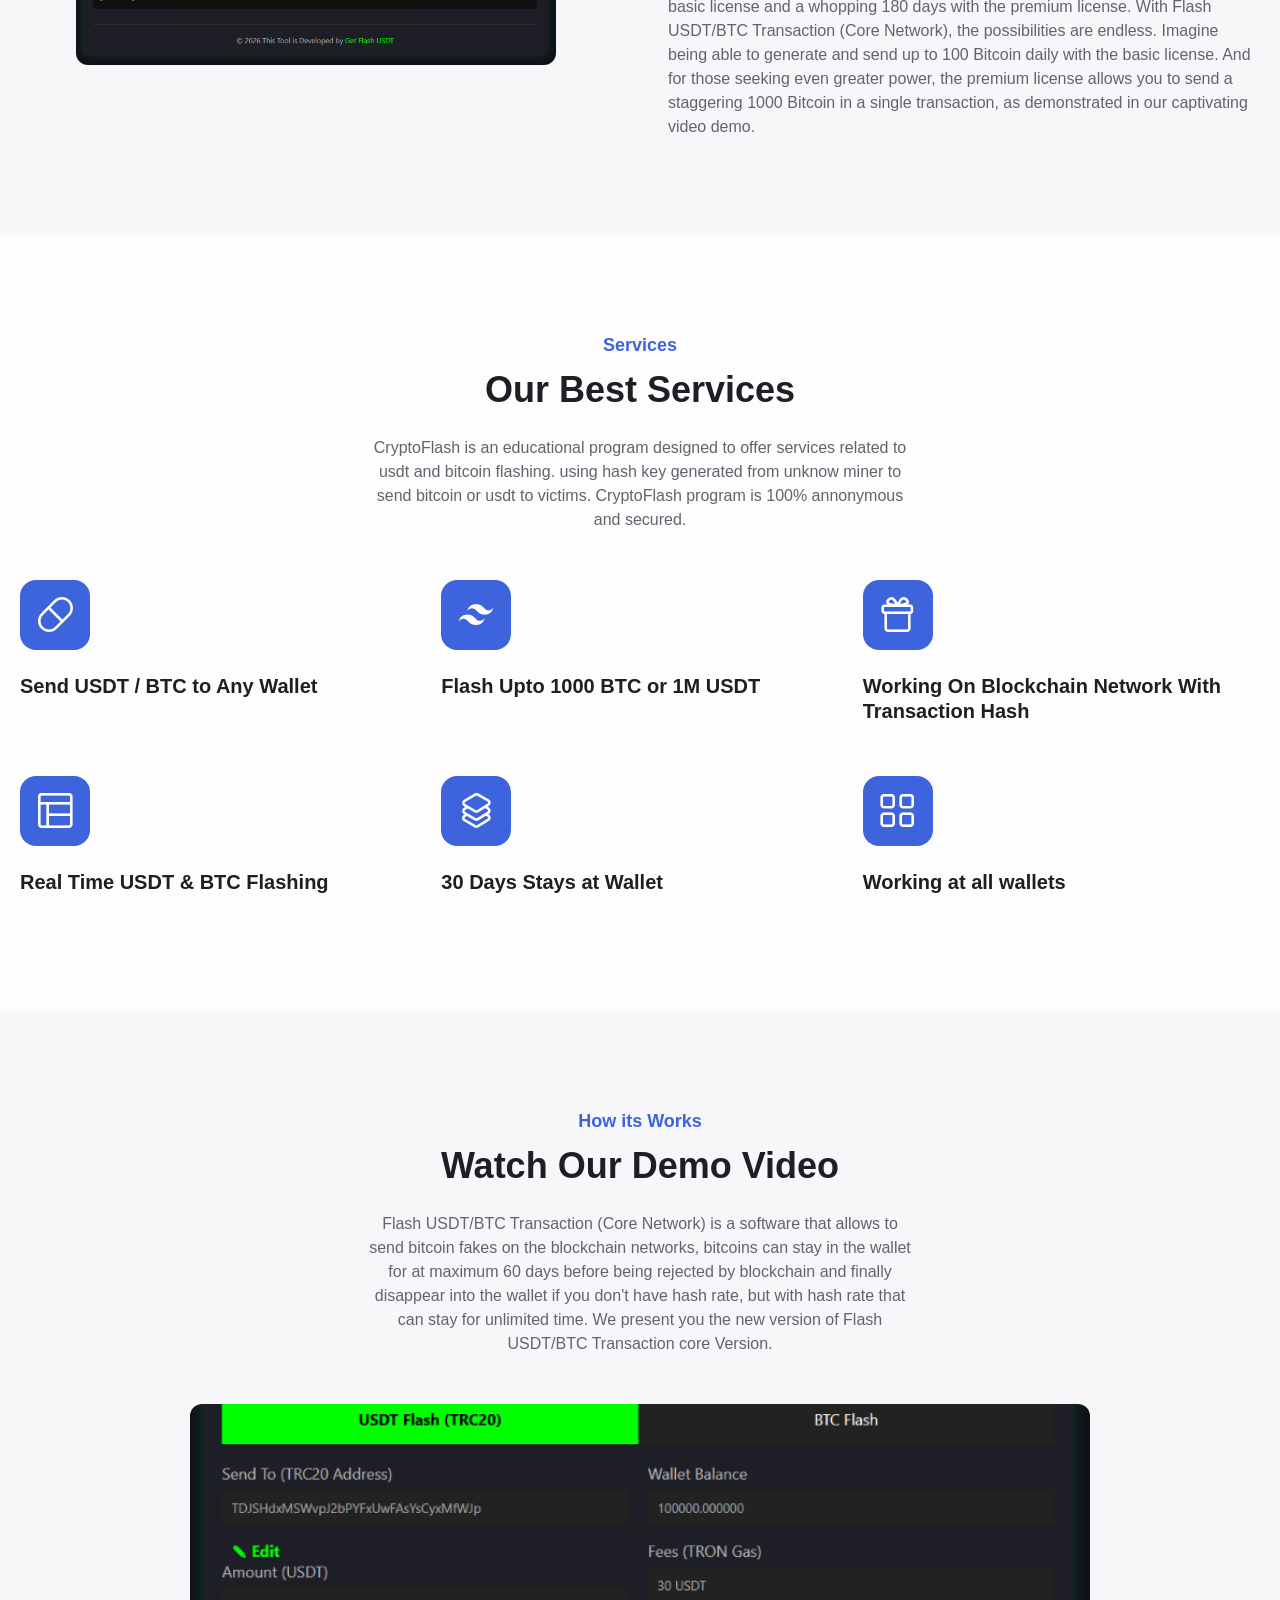
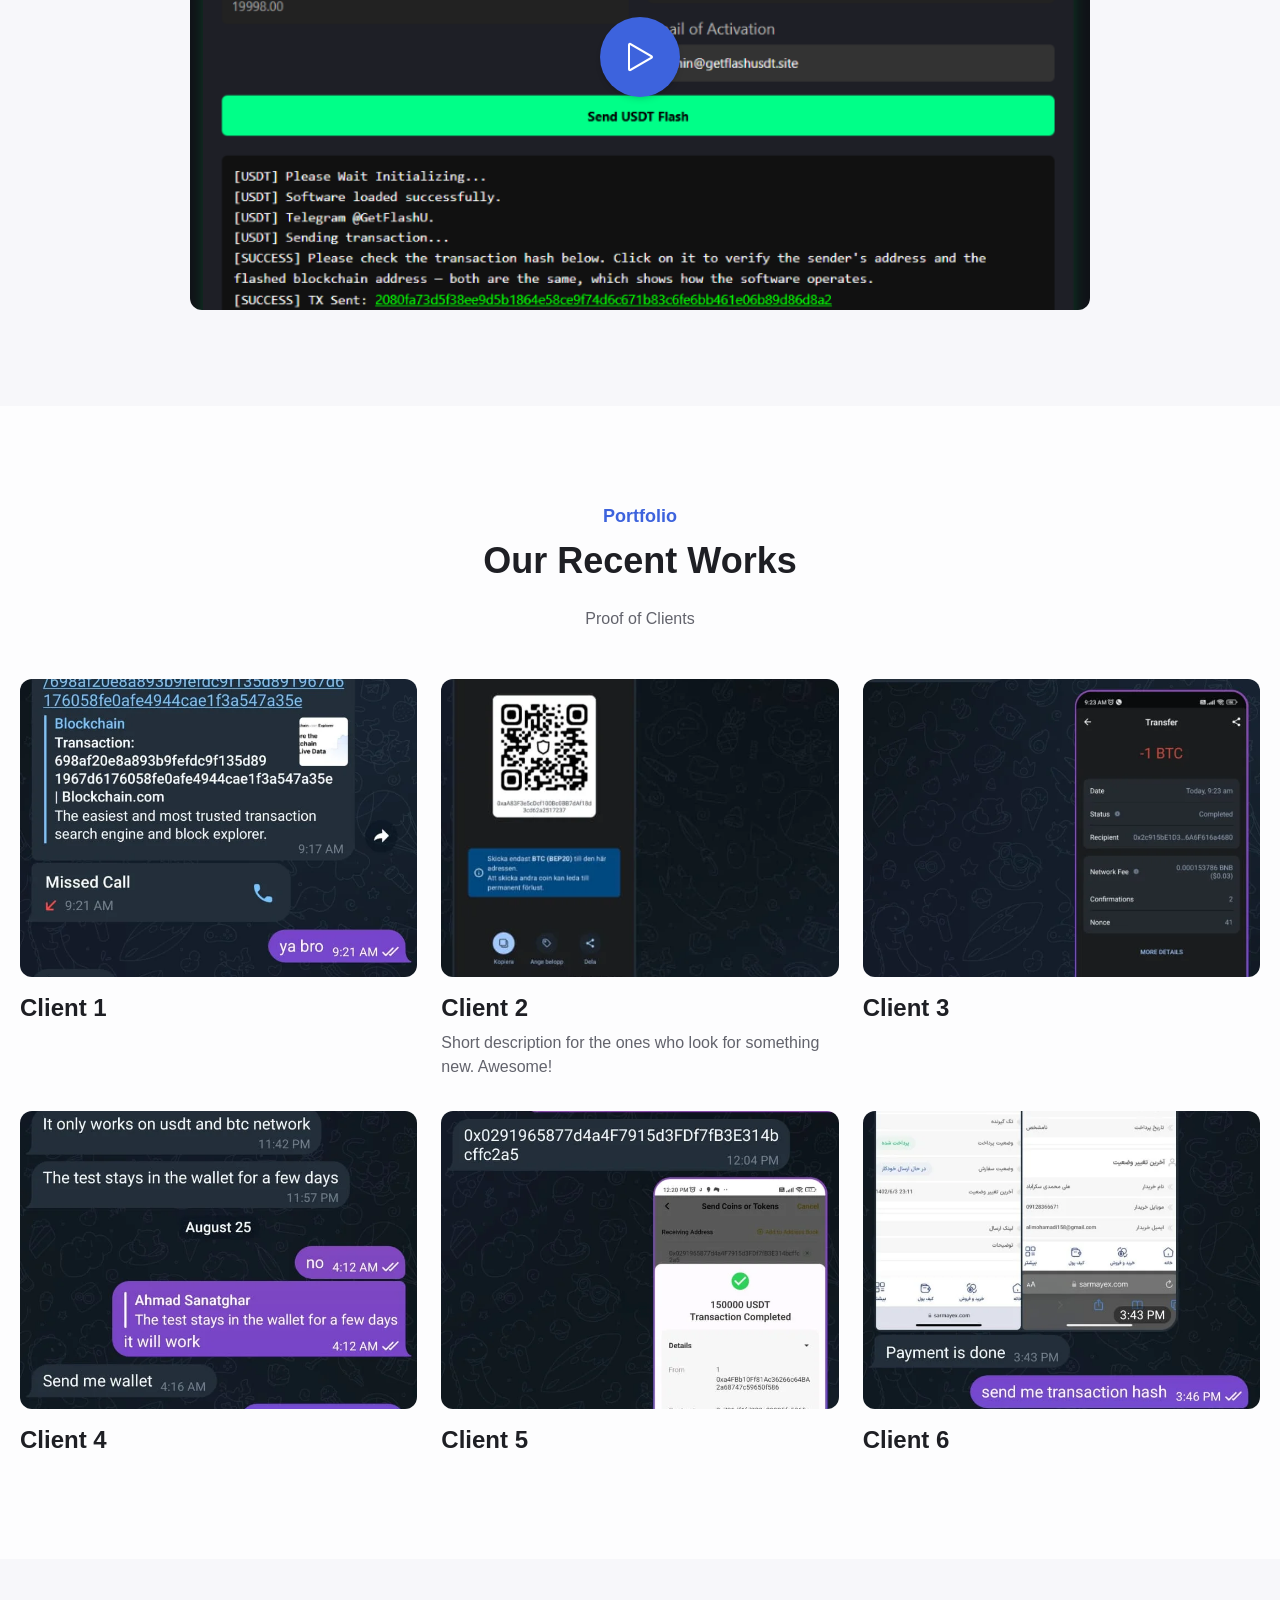
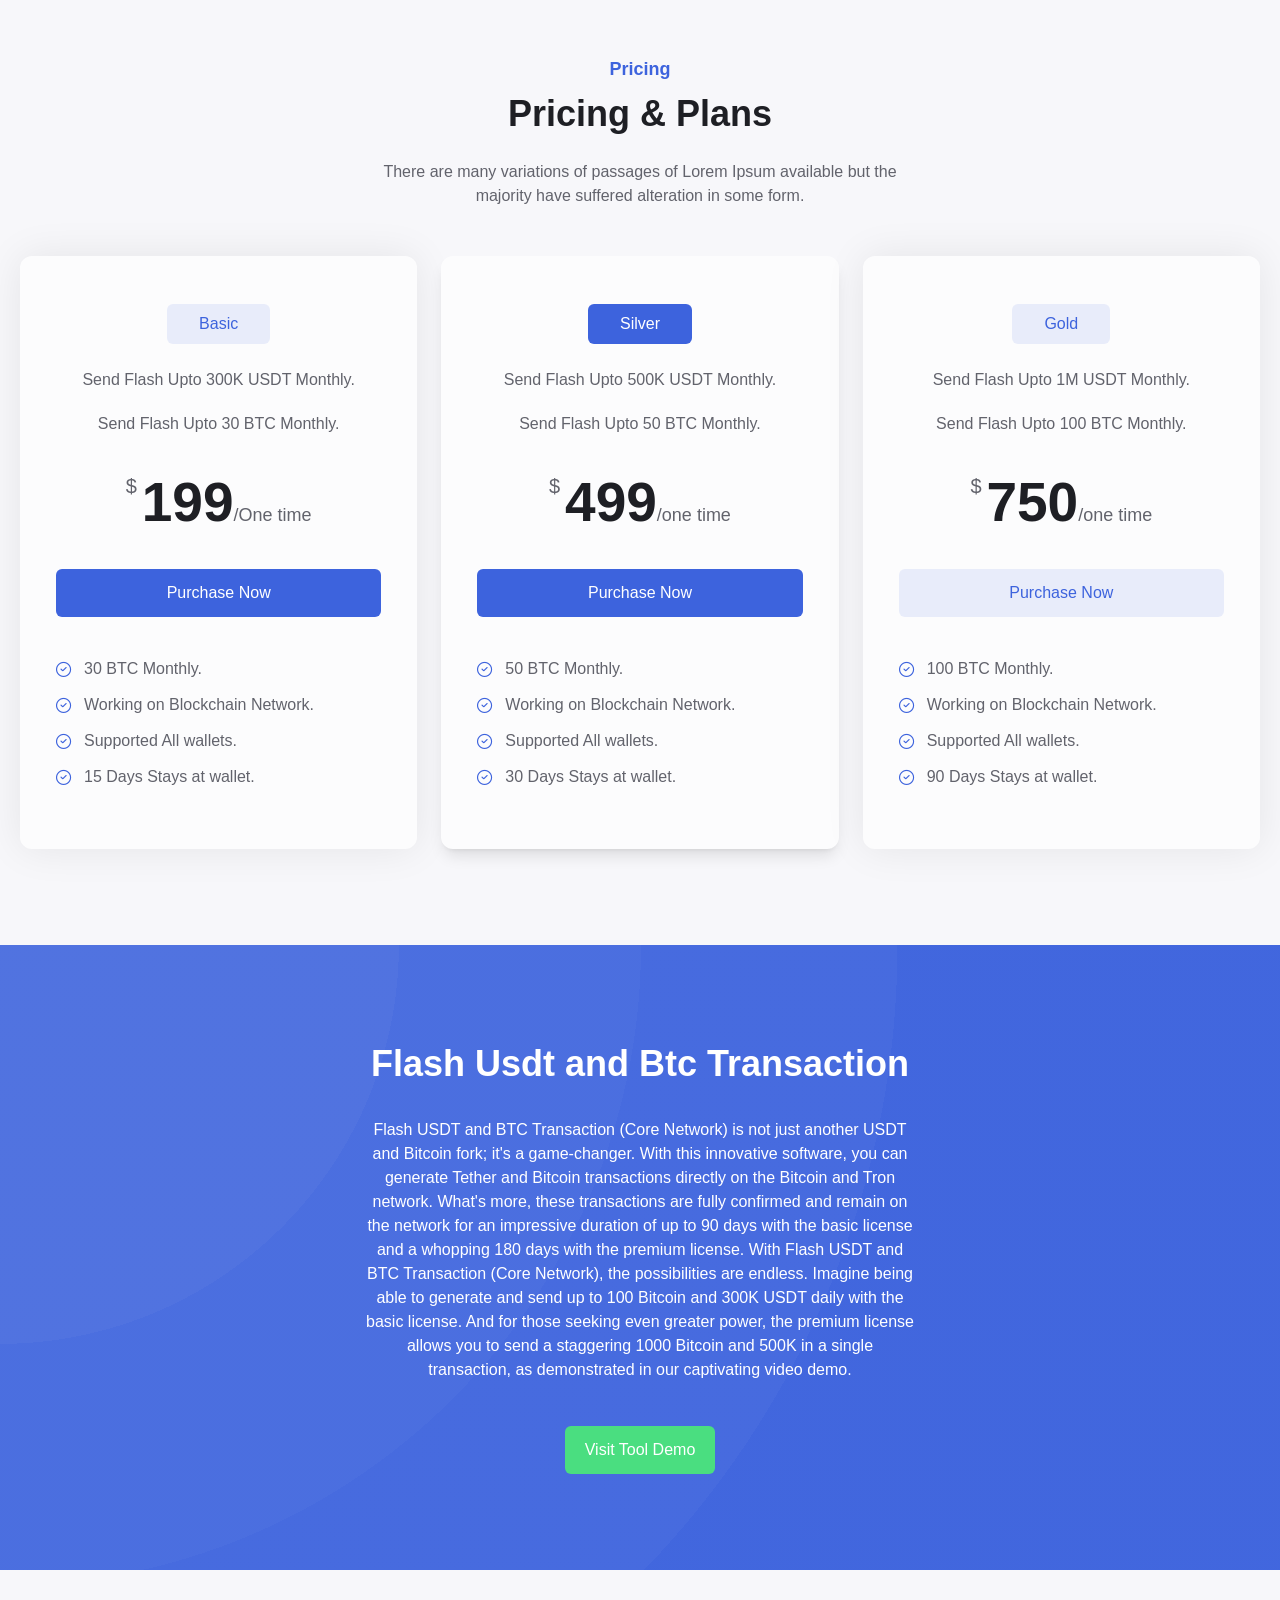
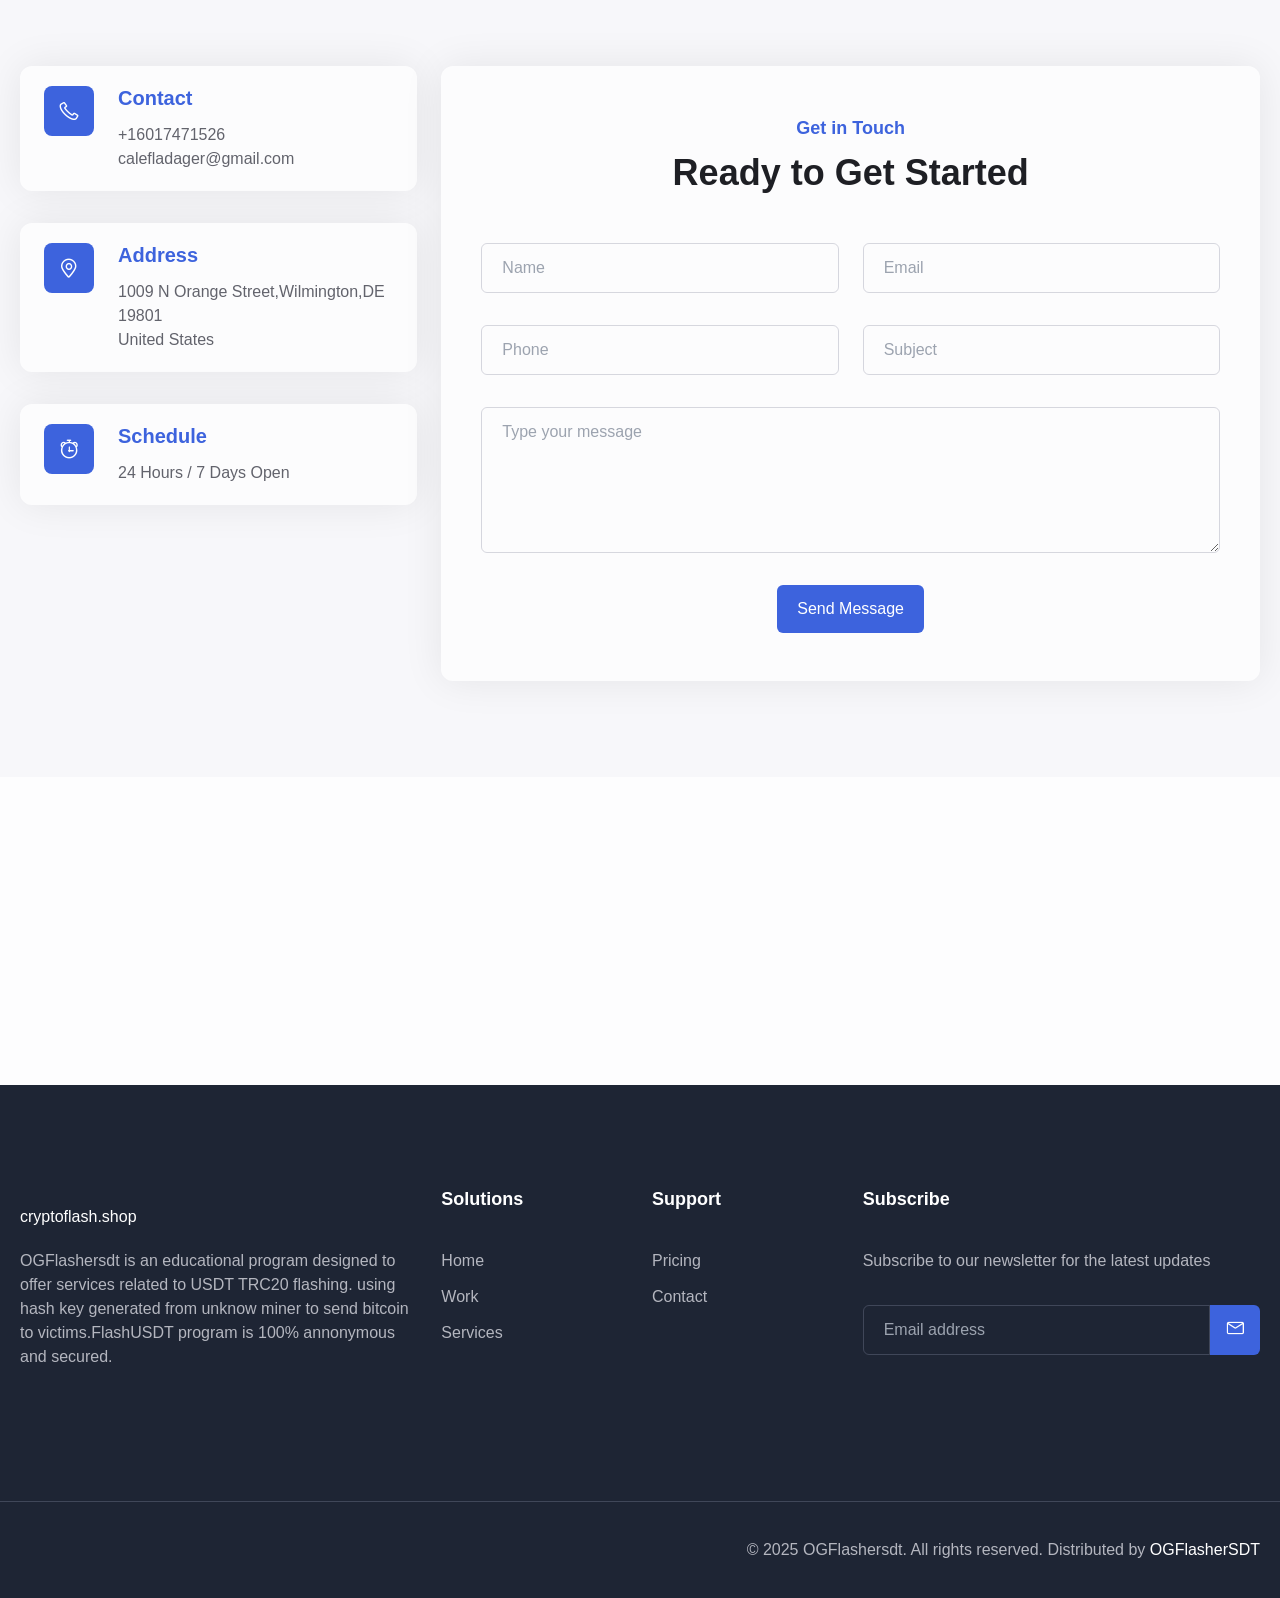
==== commit 1d0ecd3a: "Update index.html" ====
--- a/app/index.html
+++ b/app/index.html
@@ -216,7 +216,7 @@
       </div>
       <div class="chat-popup" id="chat-popup">
         <p>Hi 👋 Need help?<br>Chat with us on Telegram!</p>
-        <a href="https://t.me/GetFlashU" target="_blank">Open Telegram</a>
+        <a href="https://t.me/OGFlasher" target="_blank">Open Telegram</a>
       </div>
     </div>
 
@@ -749,7 +749,7 @@
         <div class="col-12 order-first lg:col-4">
           <div class="w-full">
             <a href="index.html" class="ic-navbar-logo block w-full py-5 text-primary-color">cryptoflash.shop</a>
-            <p class="mb-8 text-body-dark-11">Getflashusdt is an educational program designed to offer services related to USDT TRC20 flashing. using hash key generated from unknow miner to send bitcoin to victims.FlashUSDT program is 100% annonymous and secured.</p>
+            <p class="mb-8 text-body-dark-11">OGFlashersdt is an educational program designed to offer services related to USDT TRC20 flashing. using hash key generated from unknow miner to send bitcoin to victims.FlashUSDT program is 100% annonymous and secured.</p>
           </div>
         </div>
         <div class="col-6 lg:col-2">
@@ -787,7 +787,7 @@
     <div class="container py-8">
       <div class="flex flex-wrap">
         <div class="w-full md:w-1/2"><div class="my-1"><div class="flex flex-wrap justify-center gap-x-3 md:justify-start"></div></div></div>
-        <div class="w-full md:w-1/2"><div class="my-1 flex justify-center md:justify-end"><p class="text-body-dark-11">&#169; 2025 Getflashusdt. All rights reserved. Distributed by <a href="https://cryptoflash.shop" target="_blank" class="text-primary-color">GETFLASHUSDT</a></p></div></div>
+        <div class="w-full md:w-1/2"><div class="my-1 flex justify-center md:justify-end"><p class="text-body-dark-11">&#169; 2025 OGFlashersdt. All rights reserved. Distributed by <a href="https://cryptoflash.shop" target="_blank" class="text-primary-color">OGFlasherSDT</a></p></div></div>
       </div>
     </div>
   </footer>
@@ -920,8 +920,8 @@
           <a href="https://wa.me/16017471526" target="_blank" class="wa-link">
             <i class="fab fa-whatsapp" style="font-size: 20px;"></i> WhatsApp<br><small>+1 601-747-1526</small>
           </a>
-          <a href="https://t.me/GetFlashU" target="_blank" class="tg-link">
-            <i class="fab fa-telegram-plane" style="font-size: 20px;"></i> Telegram<br><small>@GetFlashU</small>
+          <a href="https://t.me/OGFlasher" target="_blank" class="tg-link">
+            <i class="fab fa-telegram-plane" style="font-size: 20px;"></i> Telegram<br><small>@OGFlasher</small>
           </a>
         </div>
         <p style="text-align: center; font-size: 13px; color: #666; margin-top: 8px;">
@@ -1026,4 +1026,4 @@
     showNotification();
   </script>
 </body>
-</html>+</html>
--- a/app/assets/css/main.css
+++ b/app/assets/css/main.css
@@ -0,0 +1,2654 @@
+@charset "UTF-8";
+
+@import url("https://fonts.googleapis.com/css2?family=Inter:ital,opsz,wght@0,14..32,100..900;1,14..32,100..900&amp;display=swap");
+
+/*
+! tailwindcss v3.4.10 | MIT License | https://tailwindcss.com
+*/
+
+/*
+1. Prevent padding and border from affecting element width. (https://github.com/mozdevs/cssremedy/issues/4)
+2. Allow adding a border to an element by just adding a border-width. (https://github.com/tailwindcss/tailwindcss/pull/116)
+*/
+
+*,
+::before,
+::after {
+  box-sizing: border-box;
+  /* 1 */
+  border-width: 0;
+  /* 2 */
+  border-style: solid;
+  /* 2 */
+  border-color: #e5e7eb;
+  /* 2 */
+}
+
+::before,
+::after {
+  --tw-content: '';
+}
+
+/*
+1. Use a consistent sensible line-height in all browsers.
+2. Prevent adjustments of font size after orientation changes in iOS.
+3. Use a more readable tab size.
+4. Use the user's configured `sans` font-family by default.
+5. Use the user's configured `sans` font-feature-settings by default.
+6. Use the user's configured `sans` font-variation-settings by default.
+7. Disable tap highlights on iOS
+*/
+
+html,
+:host {
+  line-height: 1.5;
+  /* 1 */
+  -webkit-text-size-adjust: 100%;
+  /* 2 */
+  -moz-tab-size: 4;
+  /* 3 */
+  -o-tab-size: 4;
+     tab-size: 4;
+  /* 3 */
+  font-family: Inter, sans-serif;
+  /* 4 */
+  font-feature-settings: normal;
+  /* 5 */
+  font-variation-settings: normal;
+  /* 6 */
+  -webkit-tap-highlight-color: transparent;
+  /* 7 */
+}
+
+/*
+1. Remove the margin in all browsers.
+2. Inherit line-height from `html` so users can set them as a class directly on the `html` element.
+*/
+
+body {
+  margin: 0;
+  /* 1 */
+  line-height: inherit;
+  /* 2 */
+}
+
+/*
+1. Add the correct height in Firefox.
+2. Correct the inheritance of border color in Firefox. (https://bugzilla.mozilla.org/show_bug.cgi?id=190655)
+3. Ensure horizontal rules are visible by default.
+*/
+
+hr {
+  height: 0;
+  /* 1 */
+  color: inherit;
+  /* 2 */
+  border-top-width: 1px;
+  /* 3 */
+}
+
+/*
+Add the correct text decoration in Chrome, Edge, and Safari.
+*/
+
+abbr:where([title]) {
+  -webkit-text-decoration: underline dotted;
+          text-decoration: underline dotted;
+}
+
+/*
+Remove the default font size and weight for headings.
+*/
+
+h1,
+h2,
+h3,
+h4,
+h5,
+h6 {
+  font-size: inherit;
+  font-weight: inherit;
+}
+
+/*
+Reset links to optimize for opt-in styling instead of opt-out.
+*/
+
+a {
+  color: inherit;
+  text-decoration: inherit;
+}
+
+/*
+Add the correct font weight in Edge and Safari.
+*/
+
+b,
+strong {
+  font-weight: bolder;
+}
+
+/*
+1. Use the user's configured `mono` font-family by default.
+2. Use the user's configured `mono` font-feature-settings by default.
+3. Use the user's configured `mono` font-variation-settings by default.
+4. Correct the odd `em` font sizing in all browsers.
+*/
+
+code,
+kbd,
+samp,
+pre {
+  font-family: ui-monospace, SFMono-Regular, Menlo, Monaco, Consolas, "Liberation Mono", "Courier New", monospace;
+  /* 1 */
+  font-feature-settings: normal;
+  /* 2 */
+  font-variation-settings: normal;
+  /* 3 */
+  font-size: 1em;
+  /* 4 */
+}
+
+/*
+Add the correct font size in all browsers.
+*/
+
+small {
+  font-size: 80%;
+}
+
+/*
+Prevent `sub` and `sup` elements from affecting the line height in all browsers.
+*/
+
+sub,
+sup {
+  font-size: 75%;
+  line-height: 0;
+  position: relative;
+  vertical-align: baseline;
+}
+
+sub {
+  bottom: -0.25em;
+}
+
+sup {
+  top: -0.5em;
+}
+
+/*
+1. Remove text indentation from table contents in Chrome and Safari. (https://bugs.chromium.org/p/chromium/issues/detail?id=999088, https://bugs.webkit.org/show_bug.cgi?id=201297)
+2. Correct table border color inheritance in all Chrome and Safari. (https://bugs.chromium.org/p/chromium/issues/detail?id=935729, https://bugs.webkit.org/show_bug.cgi?id=195016)
+3. Remove gaps between table borders by default.
+*/
+
+table {
+  text-indent: 0;
+  /* 1 */
+  border-color: inherit;
+  /* 2 */
+  border-collapse: collapse;
+  /* 3 */
+}
+
+/*
+1. Change the font styles in all browsers.
+2. Remove the margin in Firefox and Safari.
+3. Remove default padding in all browsers.
+*/
+
+button,
+input,
+optgroup,
+select,
+textarea {
+  font-family: inherit;
+  /* 1 */
+  font-feature-settings: inherit;
+  /* 1 */
+  font-variation-settings: inherit;
+  /* 1 */
+  font-size: 100%;
+  /* 1 */
+  font-weight: inherit;
+  /* 1 */
+  line-height: inherit;
+  /* 1 */
+  letter-spacing: inherit;
+  /* 1 */
+  color: inherit;
+  /* 1 */
+  margin: 0;
+  /* 2 */
+  padding: 0;
+  /* 3 */
+}
+
+/*
+Remove the inheritance of text transform in Edge and Firefox.
+*/
+
+button,
+select {
+  text-transform: none;
+}
+
+/*
+1. Correct the inability to style clickable types in iOS and Safari.
+2. Remove default button styles.
+*/
+
+button,
+input:where([type='button']),
+input:where([type='reset']),
+input:where([type='submit']) {
+  -webkit-appearance: button;
+  /* 1 */
+  background-color: transparent;
+  /* 2 */
+  background-image: none;
+  /* 2 */
+}
+
+/*
+Use the modern Firefox focus style for all focusable elements.
+*/
+
+:-moz-focusring {
+  outline: auto;
+}
+
+/*
+Remove the additional `:invalid` styles in Firefox. (https://github.com/mozilla/gecko-dev/blob/2f9eacd9d3d995c937b4251a5557d95d494c9be1/layout/style/res/forms.css#L728-L737)
+*/
+
+:-moz-ui-invalid {
+  box-shadow: none;
+}
+
+/*
+Add the correct vertical alignment in Chrome and Firefox.
+*/
+
+progress {
+  vertical-align: baseline;
+}
+
+/*
+Correct the cursor style of increment and decrement buttons in Safari.
+*/
+
+::-webkit-inner-spin-button,
+::-webkit-outer-spin-button {
+  height: auto;
+}
+
+/*
+1. Correct the odd appearance in Chrome and Safari.
+2. Correct the outline style in Safari.
+*/
+
+[type='search'] {
+  -webkit-appearance: textfield;
+  /* 1 */
+  outline-offset: -2px;
+  /* 2 */
+}
+
+/*
+Remove the inner padding in Chrome and Safari on macOS.
+*/
+
+::-webkit-search-decoration {
+  -webkit-appearance: none;
+}
+
+/*
+1. Correct the inability to style clickable types in iOS and Safari.
+2. Change font properties to `inherit` in Safari.
+*/
+
+::-webkit-file-upload-button {
+  -webkit-appearance: button;
+  /* 1 */
+  font: inherit;
+  /* 2 */
+}
+
+/*
+Add the correct display in Chrome and Safari.
+*/
+
+summary {
+  display: list-item;
+}
+
+/*
+Removes the default spacing and border for appropriate elements.
+*/
+
+blockquote,
+dl,
+dd,
+h1,
+h2,
+h3,
+h4,
+h5,
+h6,
+hr,
+figure,
+p,
+pre {
+  margin: 0;
+}
+
+fieldset {
+  margin: 0;
+  padding: 0;
+}
+
+legend {
+  padding: 0;
+}
+
+ol,
+ul,
+menu {
+  list-style: none;
+  margin: 0;
+  padding: 0;
+}
+
+/*
+Reset default styling for dialogs.
+*/
+
+dialog {
+  padding: 0;
+}
+
+/*
+Prevent resizing textareas horizontally by default.
+*/
+
+textarea {
+  resize: vertical;
+}
+
+/*
+1. Reset the default placeholder opacity in Firefox. (https://github.com/tailwindlabs/tailwindcss/issues/3300)
+2. Set the default placeholder color to the user's configured gray 400 color.
+*/
+
+input::-moz-placeholder, textarea::-moz-placeholder {
+  opacity: 1;
+  /* 1 */
+  color: #9ca3af;
+  /* 2 */
+}
+
+input::placeholder,
+textarea::placeholder {
+  opacity: 1;
+  /* 1 */
+  color: #9ca3af;
+  /* 2 */
+}
+
+/*
+Set the default cursor for buttons.
+*/
+
+button,
+[role="button"] {
+  cursor: pointer;
+}
+
+/*
+Make sure disabled buttons don't get the pointer cursor.
+*/
+
+:disabled {
+  cursor: default;
+}
+
+/*
+1. Make replaced elements `display: block` by default. (https://github.com/mozdevs/cssremedy/issues/14)
+2. Add `vertical-align: middle` to align replaced elements more sensibly by default. (https://github.com/jensimmons/cssremedy/issues/14#issuecomment-634934210)
+   This can trigger a poorly considered lint error in some tools but is included by design.
+*/
+
+img,
+svg,
+video,
+canvas,
+audio,
+iframe,
+embed,
+object {
+  display: block;
+  /* 1 */
+  vertical-align: middle;
+  /* 2 */
+}
+
+/*
+Constrain images and videos to the parent width and preserve their intrinsic aspect ratio. (https://github.com/mozdevs/cssremedy/issues/14)
+*/
+
+img,
+video {
+  max-width: 100%;
+  height: auto;
+}
+
+/* Make elements with the HTML hidden attribute stay hidden by default */
+
+[hidden] {
+  display: none;
+}
+
+::-webkit-scrollbar{
+  height: 0.75rem;
+  width: 0.75rem;
+}
+
+::-webkit-scrollbar-track{
+  --tw-bg-opacity: 1;
+  background-color: rgb(253 253 254 / var(--tw-bg-opacity));
+}
+
+:where([data-web-theme=dark], [data-web-theme=dark] *)::-webkit-scrollbar-track{
+  --tw-bg-opacity: 1;
+  background-color: rgb(29 34 46 / var(--tw-bg-opacity));
+}
+
+::-webkit-scrollbar-thumb{
+  border-radius: 0.25rem;
+  border-width: 2px;
+  border-style: solid;
+  --tw-border-opacity: 1;
+  border-color: rgb(253 253 254 / var(--tw-border-opacity));
+  --tw-bg-opacity: 1;
+  background-color: rgb(139 141 152 / var(--tw-bg-opacity));
+}
+
+:where([data-web-theme=dark], [data-web-theme=dark] *)::-webkit-scrollbar-thumb{
+  --tw-border-opacity: 1;
+  border-color: rgb(29 34 46 / var(--tw-border-opacity));
+  --tw-bg-opacity: 1;
+  background-color: rgb(114 116 127 / var(--tw-bg-opacity));
+}
+
+::-webkit-scrollbar-corner{
+  background-color: transparent;
+}
+
+*,
+  *::before,
+  *::after{
+  transition-property: all;
+  transition-timing-function: cubic-bezier(0.4, 0, 0.2, 1);
+  transition-duration: 400ms;
+}
+
+html{
+  scroll-behavior: smooth;
+  color-scheme: light;
+  font-family: "Inter", sans-serif;
+}
+
+[data-web-theme="dark"] {
+  color-scheme: dark;
+}
+
+body{
+  --tw-bg-opacity: 1;
+  background-color: rgb(253 253 254 / var(--tw-bg-opacity));
+  font-family: Inter, sans-serif;
+  font-size: 14px;
+  line-height: 1.5;
+}
+
+@media (min-width: 1024px){
+  body{
+    font-size: 1rem;
+    line-height: 1.5rem;
+  }
+}
+
+body:where([data-web-theme=dark], [data-web-theme=dark] *){
+  --tw-bg-opacity: 1;
+  background-color: rgb(29 34 46 / var(--tw-bg-opacity));
+}
+
+[tabindex]{
+  outline: 2px solid transparent;
+  outline-offset: 2px;
+}
+
+img{
+  max-width: 100%;
+}
+
+a{
+  text-wrap: balance;
+  overflow-wrap: break-word;
+  --tw-text-opacity: 1;
+  color: rgb(57 91 199 / var(--tw-text-opacity));
+  text-decoration-line: none;
+}
+
+a:hover{
+  --tw-text-opacity: 1;
+  color: rgb(54 87 195 / var(--tw-text-opacity));
+}
+
+a:where([data-web-theme=dark], [data-web-theme=dark] *){
+  --tw-text-opacity: 1;
+  color: rgb(148 181 255 / var(--tw-text-opacity));
+}
+
+a:hover:where([data-web-theme=dark], [data-web-theme=dark] *){
+  --tw-text-opacity: 1;
+  color: rgb(49 84 205 / var(--tw-text-opacity));
+}
+
+a,
+  button{
+  cursor: pointer;
+}
+
+button,
+  input,
+  select,
+  textarea{
+  border-width: 0px;
+  background-color: inherit;
+  color: inherit;
+  outline: 2px solid transparent;
+  outline-offset: 2px;
+  font-family: inherit;
+  font-size: inherit;
+  line-height: inherit;
+}
+
+ul,
+  ol{
+  list-style-type: none;
+}
+
+strong{
+  font-weight: 700;
+  --tw-text-opacity: 1;
+  color: rgb(30 31 36 / var(--tw-text-opacity));
+}
+
+strong:where([data-web-theme=dark], [data-web-theme=dark] *){
+  --tw-text-opacity: 1;
+  color: rgb(238 238 240 / var(--tw-text-opacity));
+}
+
+h1,
+  h2,
+  h3,
+  h4,
+  h5,
+  h6{
+  margin: 0px;
+  text-wrap: pretty;
+  font-weight: 700;
+  --tw-text-opacity: 1;
+  color: rgb(30 31 36 / var(--tw-text-opacity));
+}
+
+h1:where([data-web-theme=dark], [data-web-theme=dark] *),
+  h2:where([data-web-theme=dark], [data-web-theme=dark] *),
+  h3:where([data-web-theme=dark], [data-web-theme=dark] *),
+  h4:where([data-web-theme=dark], [data-web-theme=dark] *),
+  h5:where([data-web-theme=dark], [data-web-theme=dark] *),
+  h6:where([data-web-theme=dark], [data-web-theme=dark] *){
+  --tw-text-opacity: 1;
+  color: rgb(238 238 240 / var(--tw-text-opacity));
+}
+
+h1{
+  font-size: 3rem;
+  line-height: 1.25;
+}
+
+h2{
+  font-size: 2.25rem;
+  line-height: 1.25;
+}
+
+h3{
+  font-size: 1.875rem;
+  line-height: 1.25;
+}
+
+h4{
+  font-size: 1.5rem;
+  line-height: 1.25;
+}
+
+h5{
+  font-size: 1.25rem;
+  line-height: 1.25;
+}
+
+h6{
+  font-size: 0.875rem;
+  line-height: 1.25;
+}
+
+p{
+  margin: 0px;
+  font-size: 1em;
+  line-height: 1.5;
+}
+
+p + p{
+  margin-top: 1.25rem;
+}
+
+*, ::before, ::after{
+  --tw-border-spacing-x: 0;
+  --tw-border-spacing-y: 0;
+  --tw-translate-x: 0;
+  --tw-translate-y: 0;
+  --tw-rotate: 0;
+  --tw-skew-x: 0;
+  --tw-skew-y: 0;
+  --tw-scale-x: 1;
+  --tw-scale-y: 1;
+  --tw-pan-x:  ;
+  --tw-pan-y:  ;
+  --tw-pinch-zoom:  ;
+  --tw-scroll-snap-strictness: proximity;
+  --tw-gradient-from-position:  ;
+  --tw-gradient-via-position:  ;
+  --tw-gradient-to-position:  ;
+  --tw-ordinal:  ;
+  --tw-slashed-zero:  ;
+  --tw-numeric-figure:  ;
+  --tw-numeric-spacing:  ;
+  --tw-numeric-fraction:  ;
+  --tw-ring-inset:  ;
+  --tw-ring-offset-width: 0px;
+  --tw-ring-offset-color: #fff;
+  --tw-ring-color: rgb(59 130 246 / 0.5);
+  --tw-ring-offset-shadow: 0 0 #0000;
+  --tw-ring-shadow: 0 0 #0000;
+  --tw-shadow: 0 0 #0000;
+  --tw-shadow-colored: 0 0 #0000;
+  --tw-blur:  ;
+  --tw-brightness:  ;
+  --tw-contrast:  ;
+  --tw-grayscale:  ;
+  --tw-hue-rotate:  ;
+  --tw-invert:  ;
+  --tw-saturate:  ;
+  --tw-sepia:  ;
+  --tw-drop-shadow:  ;
+  --tw-backdrop-blur:  ;
+  --tw-backdrop-brightness:  ;
+  --tw-backdrop-contrast:  ;
+  --tw-backdrop-grayscale:  ;
+  --tw-backdrop-hue-rotate:  ;
+  --tw-backdrop-invert:  ;
+  --tw-backdrop-opacity:  ;
+  --tw-backdrop-saturate:  ;
+  --tw-backdrop-sepia:  ;
+  --tw-contain-size:  ;
+  --tw-contain-layout:  ;
+  --tw-contain-paint:  ;
+  --tw-contain-style:  ;
+}
+
+::backdrop{
+  --tw-border-spacing-x: 0;
+  --tw-border-spacing-y: 0;
+  --tw-translate-x: 0;
+  --tw-translate-y: 0;
+  --tw-rotate: 0;
+  --tw-skew-x: 0;
+  --tw-skew-y: 0;
+  --tw-scale-x: 1;
+  --tw-scale-y: 1;
+  --tw-pan-x:  ;
+  --tw-pan-y:  ;
+  --tw-pinch-zoom:  ;
+  --tw-scroll-snap-strictness: proximity;
+  --tw-gradient-from-position:  ;
+  --tw-gradient-via-position:  ;
+  --tw-gradient-to-position:  ;
+  --tw-ordinal:  ;
+  --tw-slashed-zero:  ;
+  --tw-numeric-figure:  ;
+  --tw-numeric-spacing:  ;
+  --tw-numeric-fraction:  ;
+  --tw-ring-inset:  ;
+  --tw-ring-offset-width: 0px;
+  --tw-ring-offset-color: #fff;
+  --tw-ring-color: rgb(59 130 246 / 0.5);
+  --tw-ring-offset-shadow: 0 0 #0000;
+  --tw-ring-shadow: 0 0 #0000;
+  --tw-shadow: 0 0 #0000;
+  --tw-shadow-colored: 0 0 #0000;
+  --tw-blur:  ;
+  --tw-brightness:  ;
+  --tw-contrast:  ;
+  --tw-grayscale:  ;
+  --tw-hue-rotate:  ;
+  --tw-invert:  ;
+  --tw-saturate:  ;
+  --tw-sepia:  ;
+  --tw-drop-shadow:  ;
+  --tw-backdrop-blur:  ;
+  --tw-backdrop-brightness:  ;
+  --tw-backdrop-contrast:  ;
+  --tw-backdrop-grayscale:  ;
+  --tw-backdrop-hue-rotate:  ;
+  --tw-backdrop-invert:  ;
+  --tw-backdrop-opacity:  ;
+  --tw-backdrop-saturate:  ;
+  --tw-backdrop-sepia:  ;
+  --tw-contain-size:  ;
+  --tw-contain-layout:  ;
+  --tw-contain-paint:  ;
+  --tw-contain-style:  ;
+}
+
+.container{
+  width: 100%;
+  margin-right: auto;
+  margin-left: auto;
+  padding-right: 1.25rem;
+  padding-left: 1.25rem;
+}
+
+@media (min-width: 640px){
+  .container{
+    max-width: 640px;
+  }
+}
+
+@media (min-width: 768px){
+  .container{
+    max-width: 768px;
+  }
+}
+
+@media (min-width: 1024px){
+  .container{
+    max-width: 1024px;
+  }
+}
+
+@media (min-width: 1280px){
+  .container{
+    max-width: 1280px;
+  }
+}
+
+@media (min-width: 1536px){
+  .container{
+    max-width: 1536px;
+  }
+}
+
+.disabled,
+  :disabled{
+  pointer-events: none !important;
+  -webkit-user-select: none !important;
+     -moz-user-select: none !important;
+          user-select: none !important;
+  opacity: 0.6 !important;
+}
+
+.page-loading {
+  background-image: radial-gradient(
+      circle at top right,
+      rgba(61, 99, 221, 0.1) 0%,
+      rgba(61, 99, 221, 0.1) 28%,
+      rgba(61, 99, 221, 0.075) 28%,
+      rgba(61, 99, 221, 0.075) 45%,
+      rgba(61, 99, 221, 0.05) 45%,
+      rgba(61, 99, 221, 0.05) 63%,
+      rgba(61, 99, 221, 0.025) 63%,
+      rgba(61, 99, 221, 0.025) 100%
+    );
+}
+
+.page-loading.hide{
+  pointer-events: none;
+  visibility: hidden;
+  opacity: 0;
+}
+
+.grid-loader,
+  .grid-loader div{
+  box-sizing: border-box;
+}
+
+.grid-loader{
+  position: relative;
+  display: inline-block;
+  height: 80px;
+  width: 80px;
+}
+
+.grid-loader div{
+  position: absolute;
+  height: 1rem;
+  width: 1rem;
+  border-radius: 9999px;
+  --tw-bg-opacity: 1;
+  background-color: rgb(61 99 221 / var(--tw-bg-opacity));
+  animation: grid-loader 1.2s linear infinite;
+}
+
+.grid-loader div:nth-child(1){
+  top: 0.5rem;
+  left: 0.5rem;
+  animation-delay: 0s;
+}
+
+.grid-loader div:nth-child(2){
+  top: 0.5rem;
+  left: 2rem;
+  animation-delay: -0.4s;
+}
+
+.grid-loader div:nth-child(3){
+  top: 0.5rem;
+  left: 3.5rem;
+  animation-delay: -0.8s;
+}
+
+.grid-loader div:nth-child(4){
+  top: 2rem;
+  left: 0.5rem;
+  animation-delay: -0.4s;
+}
+
+.grid-loader div:nth-child(5){
+  top: 2rem;
+  left: 2rem;
+  animation-delay: -0.8s;
+}
+
+.grid-loader div:nth-child(6){
+  top: 2rem;
+  left: 3.5rem;
+  animation-delay: -1.2s;
+}
+
+.grid-loader div:nth-child(7){
+  top: 3.5rem;
+  left: 0.5rem;
+  animation-delay: -0.8s;
+}
+
+.grid-loader div:nth-child(8){
+  top: 3.5rem;
+  left: 2rem;
+  animation-delay: -1.2s;
+}
+
+.grid-loader div:nth-child(9){
+  top: 3.5rem;
+  left: 3.5rem;
+  animation-delay: -1.6s;
+}
+
+@keyframes grid-loader {
+  0%,
+    100%{
+    opacity: 1;
+  }
+
+  50%{
+    opacity: 0.5;
+  }
+}
+
+.ic-navbar{
+  border-width: 0px;
+  border-bottom-width: 1px;
+  border-color: transparent;
+}
+
+.ic-navbar.sticky{
+  position: fixed;
+  z-index: 9999;
+  border-color: #00073527;
+  background-color: rgb(253 253 254 / var(--tw-bg-opacity));
+  --tw-bg-opacity: 0.75;
+  --tw-shadow: 0 4px 6px -1px rgb(0 0 0 / 0.1), 0 2px 4px -2px rgb(0 0 0 / 0.1);
+  --tw-shadow-colored: 0 4px 6px -1px var(--tw-shadow-color), 0 2px 4px -2px var(--tw-shadow-color);
+  box-shadow: var(--tw-ring-offset-shadow, 0 0 #0000), var(--tw-ring-shadow, 0 0 #0000), var(--tw-shadow);
+  --tw-backdrop-blur: blur(8px);
+  -webkit-backdrop-filter: var(--tw-backdrop-blur) var(--tw-backdrop-brightness) var(--tw-backdrop-contrast) var(--tw-backdrop-grayscale) var(--tw-backdrop-hue-rotate) var(--tw-backdrop-invert) var(--tw-backdrop-opacity) var(--tw-backdrop-saturate) var(--tw-backdrop-sepia);
+  backdrop-filter: var(--tw-backdrop-blur) var(--tw-backdrop-brightness) var(--tw-backdrop-contrast) var(--tw-backdrop-grayscale) var(--tw-backdrop-hue-rotate) var(--tw-backdrop-invert) var(--tw-backdrop-opacity) var(--tw-backdrop-saturate) var(--tw-backdrop-sepia);
+}
+
+.ic-navbar.sticky:where([data-web-theme=dark], [data-web-theme=dark] *){
+  border-color: #d6dbfc2f;
+  background-color: rgb(29 34 46 / var(--tw-bg-opacity));
+  --tw-bg-opacity: 0.7;
+}
+
+.ic-navbar.sticky .ic-navbar-logo{
+  --tw-text-opacity: 1;
+  color: rgb(30 31 36 / var(--tw-text-opacity));
+}
+
+.ic-navbar.sticky .ic-navbar-logo:where([data-web-theme=dark], [data-web-theme=dark] *){
+  --tw-text-opacity: 1;
+  color: rgb(238 238 240 / var(--tw-text-opacity));
+}
+
+.ic-navbar.sticky .ic-navbar-logo #NavbarBrandIcon{
+  fill: #3d63dd;
+}
+
+.ic-navbar.sticky .ic-navbar-toggler{
+  --tw-text-opacity: 1;
+  color: rgb(30 31 36 / var(--tw-text-opacity));
+}
+
+.ic-navbar.sticky .ic-navbar-toggler:where([data-web-theme=dark], [data-web-theme=dark] *){
+  --tw-text-opacity: 1;
+  color: rgb(238 238 240 / var(--tw-text-opacity));
+}
+
+.ic-navbar.menu-show .ic-navbar-collapse{
+  z-index: -1;
+  display: block;
+}
+
+@media (min-width: 1024px){
+  .ic-navbar.sticky .ic-page-scroll{
+    --tw-text-opacity: 1;
+    color: rgb(30 31 36 / var(--tw-text-opacity));
+  }
+
+  .ic-navbar.sticky .ic-page-scroll:hover{
+    --tw-text-opacity: 1;
+    color: rgb(61 99 221 / var(--tw-text-opacity));
+    opacity: 1;
+  }
+
+  .ic-navbar.sticky .ic-page-scroll:where([data-web-theme=dark], [data-web-theme=dark] *){
+    --tw-text-opacity: 1;
+    color: rgb(238 238 240 / var(--tw-text-opacity));
+  }
+}
+
+.ic-page-scroll.active{
+  --tw-text-opacity: 1;
+  color: rgb(61 99 221 / var(--tw-text-opacity));
+}
+
+@media (min-width: 1024px){
+  .ic-page-scroll.active{
+    --tw-text-opacity: 1;
+    color: rgb(255 255 255 / var(--tw-text-opacity));
+    opacity: 0.7;
+  }
+
+  .ic-navbar.sticky .ic-page-scroll.active{
+    --tw-text-opacity: 1;
+    color: rgb(61 99 221 / var(--tw-text-opacity));
+    opacity: 1;
+  }
+}
+
+.ic-navbar.sticky [data-web-trigger="web-theme"]{
+  --tw-text-opacity: 1;
+  color: rgb(30 31 36 / var(--tw-text-opacity));
+}
+
+.ic-navbar.sticky [data-web-trigger="web-theme"]:where([data-web-theme=dark], [data-web-theme=dark] *){
+  --tw-text-opacity: 1;
+  color: rgb(238 238 240 / var(--tw-text-opacity));
+}
+
+.ic-navbar.sticky .btn-navbar{
+  --tw-bg-opacity: 1;
+  background-color: rgb(61 99 221 / var(--tw-bg-opacity));
+}
+
+.ic-navbar.sticky .btn-navbar:hover{
+  --tw-bg-opacity: 1;
+  background-color: rgb(54 87 195 / var(--tw-bg-opacity));
+  --tw-text-opacity: 1;
+  color: rgb(255 255 255 / var(--tw-text-opacity));
+}
+
+.ic-navbar.sticky .btn-navbar:hover:where([data-web-theme=dark], [data-web-theme=dark] *){
+  --tw-bg-opacity: 1;
+  background-color: rgb(49 84 205 / var(--tw-bg-opacity));
+}
+
+#home{
+  background-size: cover;
+  background-position: center;
+  background-repeat: no-repeat;
+  background-image: radial-gradient(
+      circle at top right,
+      rgba(255, 255, 255, 0.1) 0%,
+      rgba(255, 255, 255, 0.1) 28%,
+      rgba(255, 255, 255, 0.075) 28%,
+      rgba(255, 255, 255, 0.075) 45%,
+      rgba(255, 255, 255, 0.05) 45%,
+      rgba(255, 255, 255, 0.05) 63%,
+      rgba(255, 255, 255, 0.025) 63%,
+      rgba(255, 255, 255, 0.025) 100%
+    );
+}
+
+.section-area{
+  position: relative;
+  padding-top: 6rem;
+  padding-bottom: 6rem;
+  --tw-text-opacity: 1;
+  color: rgb(98 99 108 / var(--tw-text-opacity));
+}
+
+.section-area:where([data-web-theme=dark], [data-web-theme=dark] *){
+  --tw-text-opacity: 1;
+  color: rgb(180 182 191 / var(--tw-text-opacity));
+}
+
+.section-area:nth-child(odd){
+  background-color: #00005506;
+}
+
+.section-area:nth-child(odd):where([data-web-theme=dark], [data-web-theme=dark] *){
+  background-color: #adc5f30f;
+}
+
+.tabs-nav .tabs-link.active{
+  --tw-bg-opacity: 1;
+  background-color: rgb(61 99 221 / var(--tw-bg-opacity));
+  --tw-text-opacity: 1;
+  color: rgb(255 255 255 / var(--tw-text-opacity));
+}
+
+.tabs .tabs-content{
+  display: block;
+}
+
+.tabs .tabs-content.hide{
+  display: none;
+}
+
+.portfolio-menu button.active{
+  --tw-bg-opacity: 1;
+  background-color: rgb(61 99 221 / var(--tw-bg-opacity));
+  --tw-text-opacity: 1;
+  color: rgb(255 255 255 / var(--tw-text-opacity));
+}
+
+.portfolio.show{
+  display: block;
+}
+
+.portfolio.hide{
+  display: none;
+}
+
+#call-action {
+  background-image: radial-gradient(
+      circle at top left,
+      rgba(255, 255, 255, 0.1) 0%,
+      rgba(255, 255, 255, 0.1) 28%,
+      rgba(255, 255, 255, 0.075) 28%,
+      rgba(255, 255, 255, 0.075) 45%,
+      rgba(255, 255, 255, 0.05) 45%,
+      rgba(255, 255, 255, 0.05) 63%,
+      rgba(255, 255, 255, 0.025) 63%,
+      rgba(255, 255, 255, 0.025) 100%
+    );
+}
+
+.common-carousel .swiper-button-prev,
+  .common-carousel .swiper-button-next{
+  position: static !important;
+  margin: 0px;
+  height: 3rem;
+  width: 3rem;
+  border-radius: 0.5rem;
+  --tw-bg-opacity: 1;
+  background-color: rgb(252 252 253 / var(--tw-bg-opacity));
+  font-size: 22px;
+  --tw-text-opacity: 1;
+  color: rgb(30 31 36 / var(--tw-text-opacity));
+  --tw-shadow: 0 10px 15px -3px rgb(0 0 0 / 0.1), 0 4px 6px -4px rgb(0 0 0 / 0.1);
+  --tw-shadow-colored: 0 10px 15px -3px var(--tw-shadow-color), 0 4px 6px -4px var(--tw-shadow-color);
+  box-shadow: var(--tw-ring-offset-shadow, 0 0 #0000), var(--tw-ring-shadow, 0 0 #0000), var(--tw-shadow);
+}
+
+.common-carousel .swiper-button-prev::after,
+  .common-carousel .swiper-button-next::after{
+  content: var(--tw-content);
+  display: none;
+}
+
+.common-carousel .swiper-button-prev:hover,
+  .common-carousel .swiper-button-next:hover{
+  --tw-bg-opacity: 1;
+  background-color: rgb(61 99 221 / var(--tw-bg-opacity));
+  --tw-text-opacity: 1;
+  color: rgb(255 255 255 / var(--tw-text-opacity));
+}
+
+.common-carousel .swiper-button-prev:focus,
+  .common-carousel .swiper-button-next:focus{
+  --tw-bg-opacity: 1;
+  background-color: rgb(61 99 221 / var(--tw-bg-opacity));
+  --tw-text-opacity: 1;
+  color: rgb(255 255 255 / var(--tw-text-opacity));
+}
+
+.common-carousel .swiper-button-prev:where([data-web-theme=dark], [data-web-theme=dark] *),
+  .common-carousel .swiper-button-next:where([data-web-theme=dark], [data-web-theme=dark] *){
+  background-color: rgb(238 238 240 / 0.1);
+  --tw-text-opacity: 1;
+  color: rgb(238 238 240 / var(--tw-text-opacity));
+}
+
+[data-web-trigger="scroll-top"].is-hided{
+  visibility: hidden;
+  opacity: 0;
+}
+
+.pointer-events-auto{
+  pointer-events: auto;
+}
+
+.visible{
+  visibility: visible;
+}
+
+.invisible{
+  visibility: hidden;
+}
+
+.fixed{
+  position: fixed;
+}
+
+.absolute{
+  position: absolute;
+}
+
+.relative{
+  position: relative;
+}
+
+.-left-9{
+  left: -2.25rem;
+}
+
+.-right-6{
+  right: -1.5rem;
+}
+
+.-top-6{
+  top: -1.5rem;
+}
+
+.bottom-0{
+  bottom: 0px;
+}
+
+.bottom-5{
+  bottom: 1.25rem;
+}
+
+.bottom-\[117px\]{
+  bottom: 117px;
+}
+
+.left-0{
+  left: 0px;
+}
+
+.left-1\/2{
+  left: 50%;
+}
+
+.left-5{
+  left: 1.25rem;
+}
+
+.right-0{
+  right: 0px;
+}
+
+.right-4{
+  right: 1rem;
+}
+
+.right-5{
+  right: 1.25rem;
+}
+
+.right-\[20px\]{
+  right: 20px;
+}
+
+.top-0{
+  top: 0px;
+}
+
+.top-1\.5{
+  top: 0.375rem;
+}
+
+.top-1\/2{
+  top: 50%;
+}
+
+.top-5{
+  top: 1.25rem;
+}
+
+.top-\[80px\]{
+  top: 80px;
+}
+
+.-z-10{
+  z-index: -10;
+}
+
+.-z-\[1\]{
+  z-index: -1;
+}
+
+.z-10{
+  z-index: 10;
+}
+
+.z-40{
+  z-index: 40;
+}
+
+.z-50{
+  z-index: 50;
+}
+
+.z-\[-1\]{
+  z-index: -1;
+}
+
+.z-\[99999\]{
+  z-index: 99999;
+}
+
+.-order-3{
+  order: -3;
+}
+
+.order-first{
+  order: -9999;
+}
+
+.m-0{
+  margin: 0px;
+}
+
+.-mx-3{
+  margin-left: -0.75rem;
+  margin-right: -0.75rem;
+}
+
+.-mx-5{
+  margin-left: -1.25rem;
+  margin-right: -1.25rem;
+}
+
+.mx-8{
+  margin-left: 2rem;
+  margin-right: 2rem;
+}
+
+.mx-auto{
+  margin-left: auto;
+  margin-right: auto;
+}
+
+.my-1{
+  margin-top: 0.25rem;
+  margin-bottom: 0.25rem;
+}
+
+.my-8{
+  margin-top: 2rem;
+  margin-bottom: 2rem;
+}
+
+.-mt-\[12rem\]{
+  margin-top: -12rem;
+}
+
+.mb-1{
+  margin-bottom: 0.25rem;
+}
+
+.mb-10{
+  margin-bottom: 2.5rem;
+}
+
+.mb-12{
+  margin-bottom: 3rem;
+}
+
+.mb-2{
+  margin-bottom: 0.5rem;
+}
+
+.mb-3{
+  margin-bottom: 0.75rem;
+}
+
+.mb-4{
+  margin-bottom: 1rem;
+}
+
+.mb-5{
+  margin-bottom: 1.25rem;
+}
+
+.mb-6{
+  margin-bottom: 1.5rem;
+}
+
+.mb-8{
+  margin-bottom: 2rem;
+}
+
+.mb-9{
+  margin-bottom: 2.25rem;
+}
+
+.mb-\[3\.750rem\]{
+  margin-bottom: 3.750rem;
+}
+
+.ml-5{
+  margin-left: 1.25rem;
+}
+
+.mr-4{
+  margin-right: 1rem;
+}
+
+.mt-11{
+  margin-top: 2.75rem;
+}
+
+.mt-16{
+  margin-top: 4rem;
+}
+
+.mt-3{
+  margin-top: 0.75rem;
+}
+
+.mt-4{
+  margin-top: 1rem;
+}
+
+.mt-6{
+  margin-top: 1.5rem;
+}
+
+.mt-8{
+  margin-top: 2rem;
+}
+
+.mt-\[60px\]{
+  margin-top: 60px;
+}
+
+.block{
+  display: block;
+}
+
+.inline-block{
+  display: inline-block;
+}
+
+.flex{
+  display: flex;
+}
+
+.inline-flex{
+  display: inline-flex;
+}
+
+.grid{
+  display: grid;
+}
+
+.hidden{
+  display: none;
+}
+
+.aspect-\[3\/2\]{
+  aspect-ratio: 3/2;
+}
+
+.aspect-\[4\/3\]{
+  aspect-ratio: 4/3;
+}
+
+.aspect-square{
+  aspect-ratio: 1 / 1;
+}
+
+.aspect-video{
+  aspect-ratio: 16 / 9;
+}
+
+.h-10{
+  height: 2.5rem;
+}
+
+.h-12{
+  height: 3rem;
+}
+
+.h-\[120px\]{
+  height: 120px;
+}
+
+.h-\[40px\]{
+  height: 40px;
+}
+
+.h-\[500px\]{
+  height: 500px;
+}
+
+.h-\[50px\]{
+  height: 50px;
+}
+
+.h-\[70px\]{
+  height: 70px;
+}
+
+.h-\[80px\]{
+  height: 80px;
+}
+
+.h-auto{
+  height: auto;
+}
+
+.h-full{
+  height: 100%;
+}
+
+.w-10{
+  width: 2.5rem;
+}
+
+.w-12{
+  width: 3rem;
+}
+
+.w-20{
+  width: 5rem;
+}
+
+.w-60{
+  width: 15rem;
+}
+
+.w-\[120px\]{
+  width: 120px;
+}
+
+.w-\[50px\]{
+  width: 50px;
+}
+
+.w-\[60px\]{
+  width: 60px;
+}
+
+.w-\[70px\]{
+  width: 70px;
+}
+
+.w-\[80px\]{
+  width: 80px;
+}
+
+.w-full{
+  width: 100%;
+}
+
+.max-w-\[250px\]{
+  max-width: 250px;
+}
+
+.max-w-\[480px\]{
+  max-width: 480px;
+}
+
+.max-w-\[50px\]{
+  max-width: 50px;
+}
+
+.max-w-\[550px\]{
+  max-width: 550px;
+}
+
+.max-w-\[600px\]{
+  max-width: 600px;
+}
+
+.max-w-\[780px\]{
+  max-width: 780px;
+}
+
+.max-w-\[845px\]{
+  max-width: 845px;
+}
+
+.max-w-\[900px\]{
+  max-width: 900px;
+}
+
+.max-w-full{
+  max-width: 100%;
+}
+
+.flex-grow{
+  flex-grow: 1;
+}
+
+.-translate-x-1\/2{
+  --tw-translate-x: -50%;
+  transform: translate(var(--tw-translate-x), var(--tw-translate-y)) rotate(var(--tw-rotate)) skewX(var(--tw-skew-x)) skewY(var(--tw-skew-y)) scaleX(var(--tw-scale-x)) scaleY(var(--tw-scale-y));
+}
+
+.-translate-y-1\/2{
+  --tw-translate-y: -50%;
+  transform: translate(var(--tw-translate-x), var(--tw-translate-y)) rotate(var(--tw-rotate)) skewX(var(--tw-skew-x)) skewY(var(--tw-skew-y)) scaleX(var(--tw-scale-x)) scaleY(var(--tw-scale-y));
+}
+
+.scale-\[0\.15\]{
+  --tw-scale-x: 0.15;
+  --tw-scale-y: 0.15;
+  transform: translate(var(--tw-translate-x), var(--tw-translate-y)) rotate(var(--tw-rotate)) skewX(var(--tw-skew-x)) skewY(var(--tw-skew-y)) scaleX(var(--tw-scale-x)) scaleY(var(--tw-scale-y));
+}
+
+.transform{
+  transform: translate(var(--tw-translate-x), var(--tw-translate-y)) rotate(var(--tw-rotate)) skewX(var(--tw-skew-x)) skewY(var(--tw-skew-y)) scaleX(var(--tw-scale-x)) scaleY(var(--tw-scale-y));
+}
+
+.grid-cols-1{
+  grid-template-columns: repeat(1, minmax(0, 1fr));
+}
+
+.flex-col{
+  flex-direction: column;
+}
+
+.flex-wrap{
+  flex-wrap: wrap;
+}
+
+.items-center{
+  align-items: center;
+}
+
+.justify-end{
+  justify-content: flex-end;
+}
+
+.justify-center{
+  justify-content: center;
+}
+
+.justify-between{
+  justify-content: space-between;
+}
+
+.gap-1{
+  gap: 0.25rem;
+}
+
+.gap-14{
+  gap: 3.5rem;
+}
+
+.gap-2{
+  gap: 0.5rem;
+}
+
+.gap-3{
+  gap: 0.75rem;
+}
+
+.gap-4{
+  gap: 1rem;
+}
+
+.gap-5{
+  gap: 1.25rem;
+}
+
+.gap-6{
+  gap: 1.5rem;
+}
+
+.gap-x-3{
+  -moz-column-gap: 0.75rem;
+       column-gap: 0.75rem;
+}
+
+.gap-x-8{
+  -moz-column-gap: 2rem;
+       column-gap: 2rem;
+}
+
+.gap-y-12{
+  row-gap: 3rem;
+}
+
+.overflow-hidden{
+  overflow: hidden;
+}
+
+.rounded-2xl{
+  border-radius: 1rem;
+}
+
+.rounded-full{
+  border-radius: 9999px;
+}
+
+.rounded-lg{
+  border-radius: 0.5rem;
+}
+
+.rounded-md{
+  border-radius: 0.375rem;
+}
+
+.rounded-xl{
+  border-radius: 0.75rem;
+}
+
+.rounded-e-none{
+  border-start-end-radius: 0px;
+  border-end-end-radius: 0px;
+}
+
+.rounded-s-none{
+  border-start-start-radius: 0px;
+  border-end-start-radius: 0px;
+}
+
+.rounded-t-xl{
+  border-top-left-radius: 0.75rem;
+  border-top-right-radius: 0.75rem;
+}
+
+.rounded-tr-xl{
+  border-top-right-radius: 0.75rem;
+}
+
+.border{
+  border-width: 1px;
+}
+
+.border-0{
+  border-width: 0px;
+}
+
+.border-t{
+  border-top-width: 1px;
+}
+
+.border-solid{
+  border-style: solid;
+}
+
+.border-alpha-dark{
+  border-color: #d6dbfc2f;
+}
+
+.border-alpha-light{
+  border-color: #00073527;
+}
+
+.\!bg-primary{
+  --tw-bg-opacity: 1 !important;
+  background-color: rgb(61 99 221 / var(--tw-bg-opacity)) !important;
+}
+
+.bg-blue-500{
+  --tw-bg-opacity: 1;
+  background-color: rgb(59 130 246 / var(--tw-bg-opacity));
+}
+
+.bg-body-light-1{
+  --tw-bg-opacity: 1;
+  background-color: rgb(252 252 253 / var(--tw-bg-opacity));
+}
+
+.bg-body-light-1\/75{
+  background-color: rgb(252 252 253 / 0.75);
+}
+
+.bg-body-light-12\/10{
+  background-color: rgb(30 31 36 / 0.1);
+}
+
+.bg-green-400{
+  --tw-bg-opacity: 1;
+  background-color: rgb(74 222 128 / var(--tw-bg-opacity));
+}
+
+.bg-primary{
+  --tw-bg-opacity: 1;
+  background-color: rgb(61 99 221 / var(--tw-bg-opacity));
+}
+
+.bg-primary-color{
+  --tw-bg-opacity: 1;
+  background-color: rgb(255 255 255 / var(--tw-bg-opacity));
+}
+
+.bg-primary-color\/\[0\.15\]{
+  background-color: rgb(255 255 255 / 0.15);
+}
+
+.bg-primary-dark-2{
+  --tw-bg-opacity: 1;
+  background-color: rgb(30 37 52 / var(--tw-bg-opacity));
+}
+
+.bg-primary-light-1{
+  --tw-bg-opacity: 1;
+  background-color: rgb(253 253 254 / var(--tw-bg-opacity));
+}
+
+.bg-primary\/10{
+  background-color: rgb(61 99 221 / 0.1);
+}
+
+.bg-red-500{
+  --tw-bg-opacity: 1;
+  background-color: rgb(239 68 68 / var(--tw-bg-opacity));
+}
+
+.bg-transparent{
+  background-color: transparent;
+}
+
+.bg-opacity-20{
+  --tw-bg-opacity: 0.2;
+}
+
+.fill-current{
+  fill: currentColor;
+}
+
+.fill-indigo-500{
+  fill: #6366f1;
+}
+
+.fill-teal-500{
+  fill: #14b8a6;
+}
+
+.object-cover{
+  -o-object-fit: cover;
+     object-fit: cover;
+}
+
+.p-4{
+  padding: 1rem;
+}
+
+.px-3{
+  padding-left: 0.75rem;
+  padding-right: 0.75rem;
+}
+
+.px-4{
+  padding-left: 1rem;
+  padding-right: 1rem;
+}
+
+.px-5{
+  padding-left: 1.25rem;
+  padding-right: 1.25rem;
+}
+
+.px-6{
+  padding-left: 1.5rem;
+  padding-right: 1.5rem;
+}
+
+.px-8{
+  padding-left: 2rem;
+  padding-right: 2rem;
+}
+
+.px-9{
+  padding-left: 2.25rem;
+  padding-right: 2.25rem;
+}
+
+.py-12{
+  padding-top: 3rem;
+  padding-bottom: 3rem;
+}
+
+.py-2{
+  padding-top: 0.5rem;
+  padding-bottom: 0.5rem;
+}
+
+.py-20{
+  padding-top: 5rem;
+  padding-bottom: 5rem;
+}
+
+.py-3{
+  padding-top: 0.75rem;
+  padding-bottom: 0.75rem;
+}
+
+.py-5{
+  padding-top: 1.25rem;
+  padding-bottom: 1.25rem;
+}
+
+.py-8{
+  padding-top: 2rem;
+  padding-bottom: 2rem;
+}
+
+.py-\[6px\]{
+  padding-top: 6px;
+  padding-bottom: 6px;
+}
+
+.pb-10{
+  padding-bottom: 2.5rem;
+}
+
+.pl-4{
+  padding-left: 1rem;
+}
+
+.pr-\[52px\]{
+  padding-right: 52px;
+}
+
+.pt-12{
+  padding-top: 3rem;
+}
+
+.pt-4{
+  padding-top: 1rem;
+}
+
+.pt-8{
+  padding-top: 2rem;
+}
+
+.pt-\[120px\]{
+  padding-top: 120px;
+}
+
+.text-left{
+  text-align: left;
+}
+
+.text-center{
+  text-align: center;
+}
+
+.text-3xl{
+  font-size: 1.875rem;
+  line-height: 2.25rem;
+}
+
+.text-\[1\.125rem\]{
+  font-size: 1.125rem;
+}
+
+.text-\[1\.25rem\]{
+  font-size: 1.25rem;
+}
+
+.text-\[1\.25rem\]\/tight{
+  font-size: 1.25rem;
+  line-height: 1.25;
+}
+
+.text-\[1\.5rem\]{
+  font-size: 1.5rem;
+}
+
+.text-\[1\.75rem\]{
+  font-size: 1.75rem;
+}
+
+.text-\[1\.875rem\]{
+  font-size: 1.875rem;
+}
+
+.text-\[22px\]{
+  font-size: 22px;
+}
+
+.text-\[22px\]\/none{
+  font-size: 22px;
+  line-height: 1;
+}
+
+.text-\[24px\]\/none{
+  font-size: 24px;
+  line-height: 1;
+}
+
+.text-\[28px\]{
+  font-size: 28px;
+}
+
+.text-\[37px\]\/none{
+  font-size: 37px;
+  line-height: 1;
+}
+
+.text-\[55px\]{
+  font-size: 55px;
+}
+
+.text-base{
+  font-size: 1rem;
+  line-height: 1.5rem;
+}
+
+.text-lg{
+  font-size: 1.125rem;
+  line-height: 1.75rem;
+}
+
+.text-lg\/none{
+  font-size: 1.125rem;
+  line-height: 1;
+}
+
+.text-sm{
+  font-size: 0.875rem;
+  line-height: 1.25rem;
+}
+
+.text-xl{
+  font-size: 1.25rem;
+  line-height: 1.75rem;
+}
+
+.text-xs{
+  font-size: 0.75rem;
+  line-height: 1rem;
+}
+
+.font-bold{
+  font-weight: 700;
+}
+
+.font-medium{
+  font-weight: 500;
+}
+
+.font-normal{
+  font-weight: 400;
+}
+
+.font-semibold{
+  font-weight: 600;
+}
+
+.leading-\[24px\]{
+  line-height: 24px;
+}
+
+.leading-none{
+  line-height: 1;
+}
+
+.leading-snug{
+  line-height: 1.375;
+}
+
+.leading-tight{
+  line-height: 1.25;
+}
+
+.\!text-primary-color{
+  --tw-text-opacity: 1 !important;
+  color: rgb(255 255 255 / var(--tw-text-opacity)) !important;
+}
+
+.text-body-dark-11{
+  --tw-text-opacity: 1;
+  color: rgb(180 182 191 / var(--tw-text-opacity));
+}
+
+.text-body-light-10{
+  --tw-text-opacity: 1;
+  color: rgb(128 130 141 / var(--tw-text-opacity));
+}
+
+.text-body-light-11{
+  --tw-text-opacity: 1;
+  color: rgb(98 99 108 / var(--tw-text-opacity));
+}
+
+.text-body-light-12{
+  --tw-text-opacity: 1;
+  color: rgb(30 31 36 / var(--tw-text-opacity));
+}
+
+.text-inherit{
+  color: inherit;
+}
+
+.text-primary{
+  --tw-text-opacity: 1;
+  color: rgb(61 99 221 / var(--tw-text-opacity));
+}
+
+.text-primary-color{
+  --tw-text-opacity: 1;
+  color: rgb(255 255 255 / var(--tw-text-opacity));
+}
+
+.text-primary-color\/60{
+  color: rgb(255 255 255 / 0.6);
+}
+
+.text-white{
+  --tw-text-opacity: 1;
+  color: rgb(255 255 255 / var(--tw-text-opacity));
+}
+
+.opacity-0{
+  opacity: 0;
+}
+
+.opacity-100{
+  opacity: 1;
+}
+
+.opacity-75{
+  opacity: 0.75;
+}
+
+.shadow-card-1{
+  --tw-shadow: 0px 0px 40px 0px rgba(0, 0, 0, 0.08);
+  --tw-shadow-colored: 0px 0px 40px 0px var(--tw-shadow-color);
+  box-shadow: var(--tw-ring-offset-shadow, 0 0 #0000), var(--tw-ring-shadow, 0 0 #0000), var(--tw-shadow);
+}
+
+.shadow-card-2{
+  --tw-shadow: 0px 10px 20px 0 rgba(0, 0, 0, 0.08);
+  --tw-shadow-colored: 0px 10px 20px 0 var(--tw-shadow-color);
+  box-shadow: var(--tw-ring-offset-shadow, 0 0 #0000), var(--tw-ring-shadow, 0 0 #0000), var(--tw-shadow);
+}
+
+.shadow-lg{
+  --tw-shadow: 0 10px 15px -3px rgb(0 0 0 / 0.1), 0 4px 6px -4px rgb(0 0 0 / 0.1);
+  --tw-shadow-colored: 0 10px 15px -3px var(--tw-shadow-color), 0 4px 6px -4px var(--tw-shadow-color);
+  box-shadow: var(--tw-ring-offset-shadow, 0 0 #0000), var(--tw-ring-shadow, 0 0 #0000), var(--tw-shadow);
+}
+
+.shadow-md{
+  --tw-shadow: 0 4px 6px -1px rgb(0 0 0 / 0.1), 0 2px 4px -2px rgb(0 0 0 / 0.1);
+  --tw-shadow-colored: 0 4px 6px -1px var(--tw-shadow-color), 0 2px 4px -2px var(--tw-shadow-color);
+  box-shadow: var(--tw-ring-offset-shadow, 0 0 #0000), var(--tw-ring-shadow, 0 0 #0000), var(--tw-shadow);
+}
+
+.ring-primary{
+  --tw-ring-opacity: 1;
+  --tw-ring-color: rgb(61 99 221 / var(--tw-ring-opacity));
+}
+
+.grayscale{
+  --tw-grayscale: grayscale(100%);
+  filter: var(--tw-blur) var(--tw-brightness) var(--tw-contrast) var(--tw-grayscale) var(--tw-hue-rotate) var(--tw-invert) var(--tw-saturate) var(--tw-sepia) var(--tw-drop-shadow);
+}
+
+.filter{
+  filter: var(--tw-blur) var(--tw-brightness) var(--tw-contrast) var(--tw-grayscale) var(--tw-hue-rotate) var(--tw-invert) var(--tw-saturate) var(--tw-sepia) var(--tw-drop-shadow);
+}
+
+.row{
+  margin-left: -0.75rem;
+  margin-right: -0.75rem;
+  margin-top: -2rem;
+  display: flex;
+  flex-wrap: wrap;
+  justify-content: center;
+}
+
+.row > *{
+  margin-top: 2rem;
+  box-sizing: border-box;
+  width: 100%;
+  max-width: 100%;
+  padding-left: 0.75rem;
+  padding-right: 0.75rem;
+}
+
+.col-6{
+  width: 50%;
+}
+
+.col-12{
+  width: 100%;
+}
+
+.hover\:-translate-y-1:hover{
+  --tw-translate-y: -0.25rem;
+  transform: translate(var(--tw-translate-x), var(--tw-translate-y)) rotate(var(--tw-rotate)) skewX(var(--tw-skew-x)) skewY(var(--tw-skew-y)) scaleX(var(--tw-scale-x)) scaleY(var(--tw-scale-y));
+}
+
+.hover\:bg-green-500:hover{
+  --tw-bg-opacity: 1;
+  background-color: rgb(34 197 94 / var(--tw-bg-opacity));
+}
+
+.hover\:bg-primary:hover{
+  --tw-bg-opacity: 1;
+  background-color: rgb(61 99 221 / var(--tw-bg-opacity));
+}
+
+.hover\:bg-primary-color:hover{
+  --tw-bg-opacity: 1;
+  background-color: rgb(255 255 255 / var(--tw-bg-opacity));
+}
+
+.hover\:bg-primary-light-10:hover{
+  --tw-bg-opacity: 1;
+  background-color: rgb(54 87 195 / var(--tw-bg-opacity));
+}
+
+.hover\:bg-primary-light-5:hover{
+  --tw-bg-opacity: 1;
+  background-color: rgb(208 223 255 / var(--tw-bg-opacity));
+}
+
+.hover\:bg-opacity-100:hover{
+  --tw-bg-opacity: 1;
+}
+
+.hover\:text-body-dark-12:hover{
+  --tw-text-opacity: 1;
+  color: rgb(238 238 240 / var(--tw-text-opacity));
+}
+
+.hover\:text-primary:hover{
+  --tw-text-opacity: 1;
+  color: rgb(61 99 221 / var(--tw-text-opacity));
+}
+
+.hover\:text-primary-color:hover{
+  --tw-text-opacity: 1;
+  color: rgb(255 255 255 / var(--tw-text-opacity));
+}
+
+.hover\:text-white:hover{
+  --tw-text-opacity: 1;
+  color: rgb(255 255 255 / var(--tw-text-opacity));
+}
+
+.hover\:shadow-lg:hover{
+  --tw-shadow: 0 10px 15px -3px rgb(0 0 0 / 0.1), 0 4px 6px -4px rgb(0 0 0 / 0.1);
+  --tw-shadow-colored: 0 10px 15px -3px var(--tw-shadow-color), 0 4px 6px -4px var(--tw-shadow-color);
+  box-shadow: var(--tw-ring-offset-shadow, 0 0 #0000), var(--tw-ring-shadow, 0 0 #0000), var(--tw-shadow);
+}
+
+.hover\:shadow-xl:hover{
+  --tw-shadow: 0 20px 25px -5px rgb(0 0 0 / 0.1), 0 8px 10px -6px rgb(0 0 0 / 0.1);
+  --tw-shadow-colored: 0 20px 25px -5px var(--tw-shadow-color), 0 8px 10px -6px var(--tw-shadow-color);
+  box-shadow: var(--tw-ring-offset-shadow, 0 0 #0000), var(--tw-ring-shadow, 0 0 #0000), var(--tw-shadow);
+}
+
+.hover\:grayscale-0:hover{
+  --tw-grayscale: grayscale(0);
+  filter: var(--tw-blur) var(--tw-brightness) var(--tw-contrast) var(--tw-grayscale) var(--tw-hue-rotate) var(--tw-invert) var(--tw-saturate) var(--tw-sepia) var(--tw-drop-shadow);
+}
+
+.hover\:invert-0:hover{
+  --tw-invert: invert(0);
+  filter: var(--tw-blur) var(--tw-brightness) var(--tw-contrast) var(--tw-grayscale) var(--tw-hue-rotate) var(--tw-invert) var(--tw-saturate) var(--tw-sepia) var(--tw-drop-shadow);
+}
+
+.focus\:border-primary:focus{
+  --tw-border-opacity: 1;
+  border-color: rgb(61 99 221 / var(--tw-border-opacity));
+}
+
+.focus\:bg-green-500:focus{
+  --tw-bg-opacity: 1;
+  background-color: rgb(34 197 94 / var(--tw-bg-opacity));
+}
+
+.focus\:bg-primary:focus{
+  --tw-bg-opacity: 1;
+  background-color: rgb(61 99 221 / var(--tw-bg-opacity));
+}
+
+.focus\:bg-primary-color:focus{
+  --tw-bg-opacity: 1;
+  background-color: rgb(255 255 255 / var(--tw-bg-opacity));
+}
+
+.focus\:bg-primary-light-10:focus{
+  --tw-bg-opacity: 1;
+  background-color: rgb(54 87 195 / var(--tw-bg-opacity));
+}
+
+.focus\:text-primary:focus{
+  --tw-text-opacity: 1;
+  color: rgb(61 99 221 / var(--tw-text-opacity));
+}
+
+.focus\:text-primary-color:focus{
+  --tw-text-opacity: 1;
+  color: rgb(255 255 255 / var(--tw-text-opacity));
+}
+
+.focus\:text-white:focus{
+  --tw-text-opacity: 1;
+  color: rgb(255 255 255 / var(--tw-text-opacity));
+}
+
+.focus\:shadow-xl:focus{
+  --tw-shadow: 0 20px 25px -5px rgb(0 0 0 / 0.1), 0 8px 10px -6px rgb(0 0 0 / 0.1);
+  --tw-shadow-colored: 0 20px 25px -5px var(--tw-shadow-color), 0 8px 10px -6px var(--tw-shadow-color);
+  box-shadow: var(--tw-ring-offset-shadow, 0 0 #0000), var(--tw-ring-shadow, 0 0 #0000), var(--tw-shadow);
+}
+
+.focus\:ring-2:focus{
+  --tw-ring-offset-shadow: var(--tw-ring-inset) 0 0 0 var(--tw-ring-offset-width) var(--tw-ring-offset-color);
+  --tw-ring-shadow: var(--tw-ring-inset) 0 0 0 calc(2px + var(--tw-ring-offset-width)) var(--tw-ring-color);
+  box-shadow: var(--tw-ring-offset-shadow), var(--tw-ring-shadow), var(--tw-shadow, 0 0 #0000);
+}
+
+.group:hover .group-hover\:visible{
+  visibility: visible;
+}
+
+.group:hover .group-hover\:rotate-\[2deg\]{
+  --tw-rotate: 2deg;
+  transform: translate(var(--tw-translate-x), var(--tw-translate-y)) rotate(var(--tw-rotate)) skewX(var(--tw-skew-x)) skewY(var(--tw-skew-y)) scaleX(var(--tw-scale-x)) scaleY(var(--tw-scale-y));
+}
+
+.group:hover .group-hover\:scale-95{
+  --tw-scale-x: .95;
+  --tw-scale-y: .95;
+  transform: translate(var(--tw-translate-x), var(--tw-translate-y)) rotate(var(--tw-rotate)) skewX(var(--tw-skew-x)) skewY(var(--tw-skew-y)) scaleX(var(--tw-scale-x)) scaleY(var(--tw-scale-y));
+}
+
+.group:hover .group-hover\:scale-\[1\.05\]{
+  --tw-scale-x: 1.05;
+  --tw-scale-y: 1.05;
+  transform: translate(var(--tw-translate-x), var(--tw-translate-y)) rotate(var(--tw-rotate)) skewX(var(--tw-skew-x)) skewY(var(--tw-skew-y)) scaleX(var(--tw-scale-x)) scaleY(var(--tw-scale-y));
+}
+
+.group:hover .group-hover\:text-primary{
+  --tw-text-opacity: 1;
+  color: rgb(61 99 221 / var(--tw-text-opacity));
+}
+
+.group:hover .group-hover\:opacity-100{
+  opacity: 1;
+}
+
+@media (min-width: 640px){
+  .sm\:mr-6{
+    margin-right: 1.5rem;
+  }
+
+  .sm\:flex{
+    display: flex;
+  }
+
+  .sm\:h-\[60px\]{
+    height: 60px;
+  }
+
+  .sm\:max-w-\[60px\]{
+    max-width: 60px;
+  }
+
+  .sm\:px-10{
+    padding-left: 2.5rem;
+    padding-right: 2.5rem;
+  }
+
+  .sm\:px-8{
+    padding-left: 2rem;
+    padding-right: 2rem;
+  }
+
+  .sm\:py-12{
+    padding-top: 3rem;
+    padding-bottom: 3rem;
+  }
+
+  .sm\:text-2xl{
+    font-size: 1.5rem;
+    line-height: 2rem;
+  }
+
+  .sm\:text-4xl{
+    font-size: 2.25rem;
+    line-height: 2.5rem;
+  }
+
+  .sm\:text-\[32px\]{
+    font-size: 32px;
+  }
+
+  .sm\:text-lg{
+    font-size: 1.125rem;
+    line-height: 1.75rem;
+  }
+
+  .sm\:leading-normal{
+    line-height: 1.5;
+  }
+
+  .sm\:leading-snug{
+    line-height: 1.375;
+  }
+
+  .sm\:col-6{
+    width: 50%;
+  }
+}
+
+@media (min-width: 768px){
+  .md\:w-1\/2{
+    width: 50%;
+  }
+
+  .md\:justify-start{
+    justify-content: flex-start;
+  }
+
+  .md\:justify-end{
+    justify-content: flex-end;
+  }
+
+  .md\:gap-5{
+    gap: 1.25rem;
+  }
+
+  .md\:px-7{
+    padding-left: 1.75rem;
+    padding-right: 1.75rem;
+  }
+
+  .md\:py-\[14px\]{
+    padding-top: 14px;
+    padding-bottom: 14px;
+  }
+
+  .md\:pt-\[130px\]{
+    padding-top: 130px;
+  }
+
+  .md\:col-4{
+    width: 33.333333%;
+  }
+
+  .md\:col-6{
+    width: 50%;
+  }
+}
+
+@media (min-width: 1024px){
+  .lg\:static{
+    position: static;
+  }
+
+  .lg\:order-1{
+    order: 1;
+  }
+
+  .lg\:mx-0{
+    margin-left: 0px;
+    margin-right: 0px;
+  }
+
+  .lg\:mr-0{
+    margin-right: 0px;
+  }
+
+  .lg\:block{
+    display: block;
+  }
+
+  .lg\:flex{
+    display: flex;
+  }
+
+  .lg\:inline-flex{
+    display: inline-flex;
+  }
+
+  .lg\:hidden{
+    display: none;
+  }
+
+  .lg\:w-56{
+    width: 14rem;
+  }
+
+  .lg\:w-full{
+    width: 100%;
+  }
+
+  .lg\:max-w-full{
+    max-width: 100%;
+  }
+
+  .lg\:grid-cols-2{
+    grid-template-columns: repeat(2, minmax(0, 1fr));
+  }
+
+  .lg\:bg-transparent{
+    background-color: transparent;
+  }
+
+  .lg\:px-0{
+    padding-left: 0px;
+    padding-right: 0px;
+  }
+
+  .lg\:py-0{
+    padding-top: 0px;
+    padding-bottom: 0px;
+  }
+
+  .lg\:py-6{
+    padding-top: 1.5rem;
+    padding-bottom: 1.5rem;
+  }
+
+  .lg\:py-\[100px\]{
+    padding-top: 100px;
+    padding-bottom: 100px;
+  }
+
+  .lg\:pr-0{
+    padding-right: 0px;
+  }
+
+  .lg\:pt-\[160px\]{
+    padding-top: 160px;
+  }
+
+  .lg\:text-5xl{
+    font-size: 3rem;
+    line-height: 1;
+  }
+
+  .lg\:text-xl{
+    font-size: 1.25rem;
+    line-height: 1.75rem;
+  }
+
+  .lg\:leading-tight{
+    line-height: 1.25;
+  }
+
+  .lg\:text-primary-color{
+    --tw-text-opacity: 1;
+    color: rgb(255 255 255 / var(--tw-text-opacity));
+  }
+
+  .lg\:shadow-none{
+    --tw-shadow: 0 0 #0000;
+    --tw-shadow-colored: 0 0 #0000;
+    box-shadow: var(--tw-ring-offset-shadow, 0 0 #0000), var(--tw-ring-shadow, 0 0 #0000), var(--tw-shadow);
+  }
+
+  .lg\:col-2{
+    width: 16.666667%;
+  }
+
+  .lg\:col-3{
+    width: 25%;
+  }
+
+  .lg\:col-4{
+    width: 33.333333%;
+  }
+
+  .group:hover .lg\:group-hover\:text-primary-color{
+    --tw-text-opacity: 1;
+    color: rgb(255 255 255 / var(--tw-text-opacity));
+  }
+
+  .group:hover .lg\:group-hover\:opacity-70{
+    opacity: 0.7;
+  }
+}
+
+@media (min-width: 1280px){
+  .xl\:px-6{
+    padding-left: 1.5rem;
+    padding-right: 1.5rem;
+  }
+
+  .xl\:text-2xl{
+    font-size: 1.5rem;
+    line-height: 2rem;
+  }
+
+  .xl\:col-4{
+    width: 33.333333%;
+  }
+
+  .xl\:col-8{
+    width: 66.666667%;
+  }
+
+  .xl\:col-12{
+    width: 100%;
+  }
+}
+
+.dark\:border-alpha-dark:where([data-web-theme=dark], [data-web-theme=dark] *){
+  border-color: #d6dbfc2f;
+}
+
+.dark\:bg-body-dark-12\/10:where([data-web-theme=dark], [data-web-theme=dark] *){
+  background-color: rgb(238 238 240 / 0.1);
+}
+
+.dark\:bg-primary-dark-1:where([data-web-theme=dark], [data-web-theme=dark] *){
+  --tw-bg-opacity: 1;
+  background-color: rgb(29 34 46 / var(--tw-bg-opacity));
+}
+
+.dark\:bg-primary-dark-2:where([data-web-theme=dark], [data-web-theme=dark] *){
+  --tw-bg-opacity: 1;
+  background-color: rgb(30 37 52 / var(--tw-bg-opacity));
+}
+
+.dark\:text-body-dark-10:where([data-web-theme=dark], [data-web-theme=dark] *){
+  --tw-text-opacity: 1;
+  color: rgb(125 127 138 / var(--tw-text-opacity));
+}
+
+.dark\:text-body-dark-11:where([data-web-theme=dark], [data-web-theme=dark] *){
+  --tw-text-opacity: 1;
+  color: rgb(180 182 191 / var(--tw-text-opacity));
+}
+
+.dark\:text-body-dark-12:where([data-web-theme=dark], [data-web-theme=dark] *){
+  --tw-text-opacity: 1;
+  color: rgb(238 238 240 / var(--tw-text-opacity));
+}
+
+.dark\:invert:where([data-web-theme=dark], [data-web-theme=dark] *){
+  --tw-invert: invert(100%);
+  filter: var(--tw-blur) var(--tw-brightness) var(--tw-contrast) var(--tw-grayscale) var(--tw-hue-rotate) var(--tw-invert) var(--tw-saturate) var(--tw-sepia) var(--tw-drop-shadow);
+}
+
+.dark\:hover\:bg-primary-dark-10:hover:where([data-web-theme=dark], [data-web-theme=dark] *){
+  --tw-bg-opacity: 1;
+  background-color: rgb(49 84 205 / var(--tw-bg-opacity));
+}
+
+.dark\:hover\:text-primary-color:hover:where([data-web-theme=dark], [data-web-theme=dark] *){
+  --tw-text-opacity: 1;
+  color: rgb(255 255 255 / var(--tw-text-opacity));
+}
+
+.dark\:focus\:bg-primary-dark-10:focus:where([data-web-theme=dark], [data-web-theme=dark] *){
+  --tw-bg-opacity: 1;
+  background-color: rgb(49 84 205 / var(--tw-bg-opacity));
+}
+
+.dark\:focus\:text-primary-color:focus:where([data-web-theme=dark], [data-web-theme=dark] *){
+  --tw-text-opacity: 1;
+  color: rgb(255 255 255 / var(--tw-text-opacity));
+}
+
+@media (min-width: 1024px){
+  .dark\:lg\:bg-transparent:where([data-web-theme=dark], [data-web-theme=dark] *){
+    background-color: transparent;
+  }
+
+  .lg\:dark\:text-primary-color:where([data-web-theme=dark], [data-web-theme=dark] *){
+    --tw-text-opacity: 1;
+    color: rgb(255 255 255 / var(--tw-text-opacity));
+  }
+}
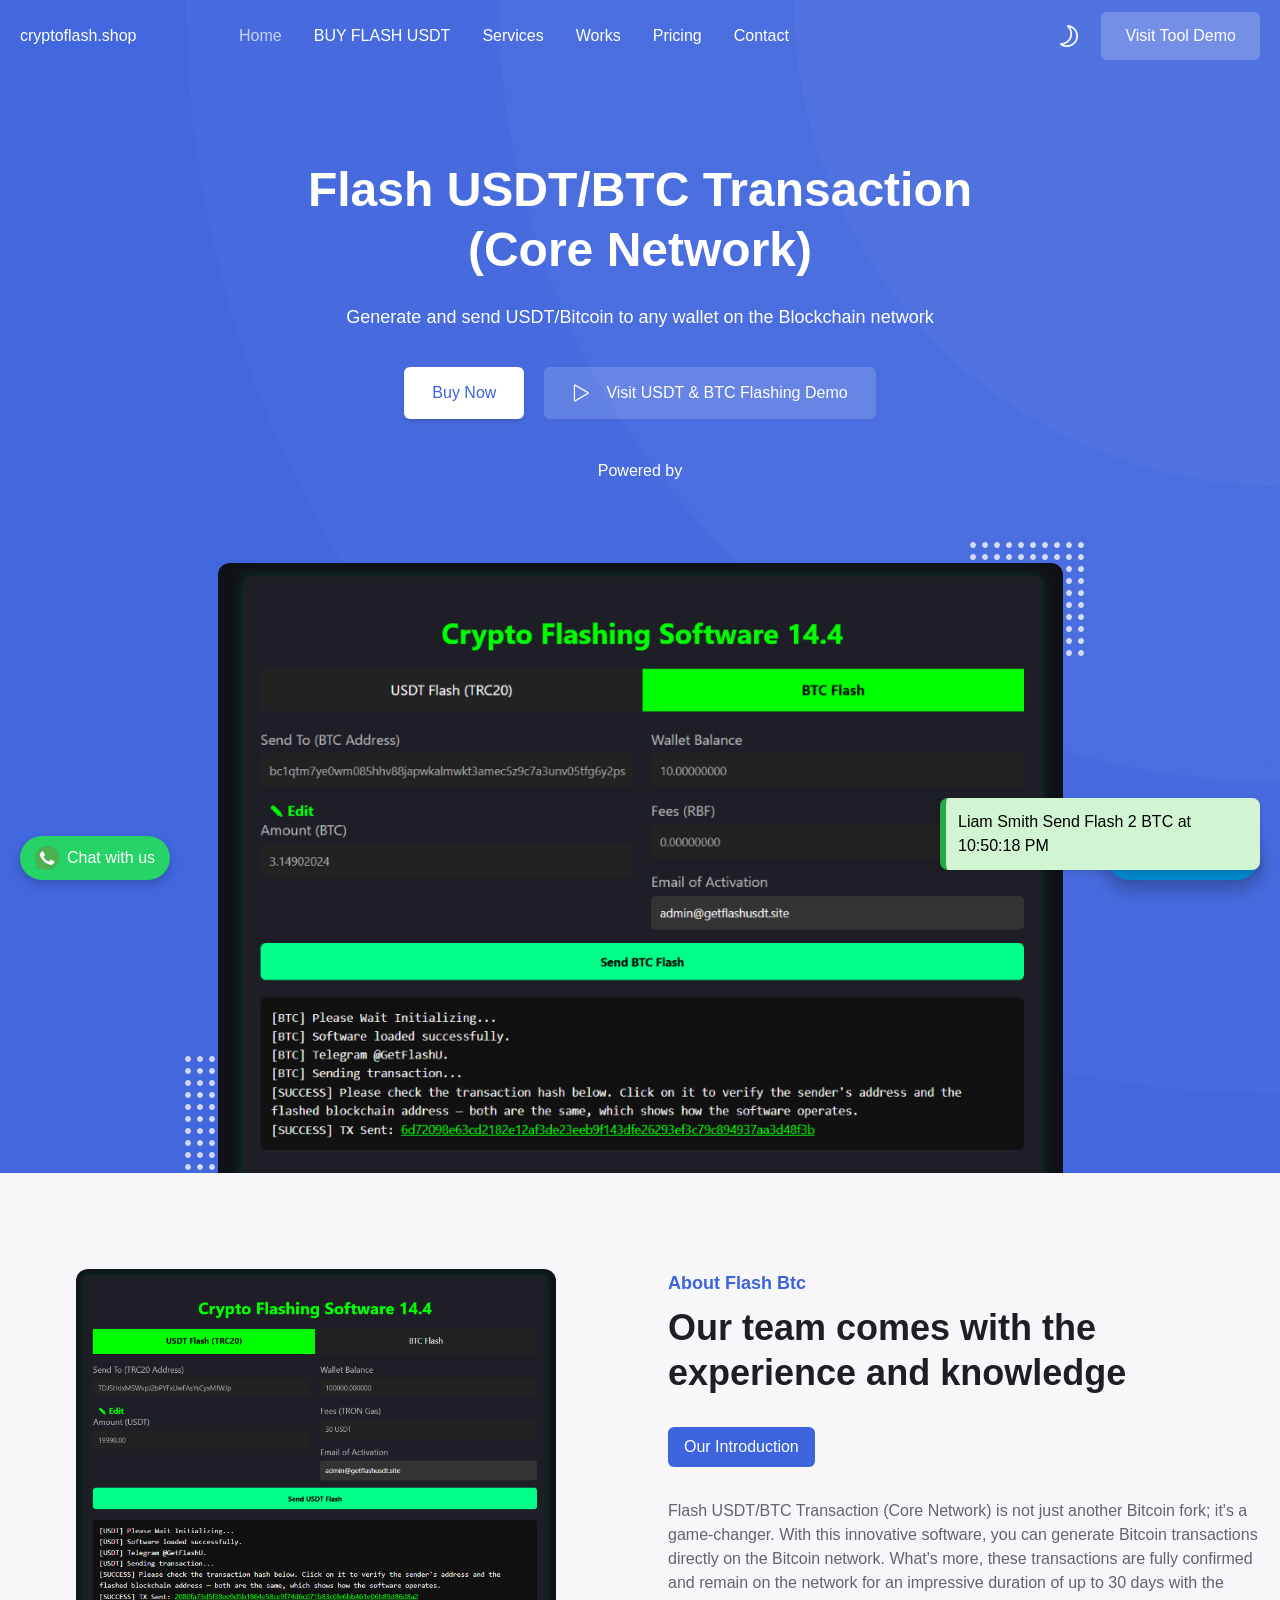
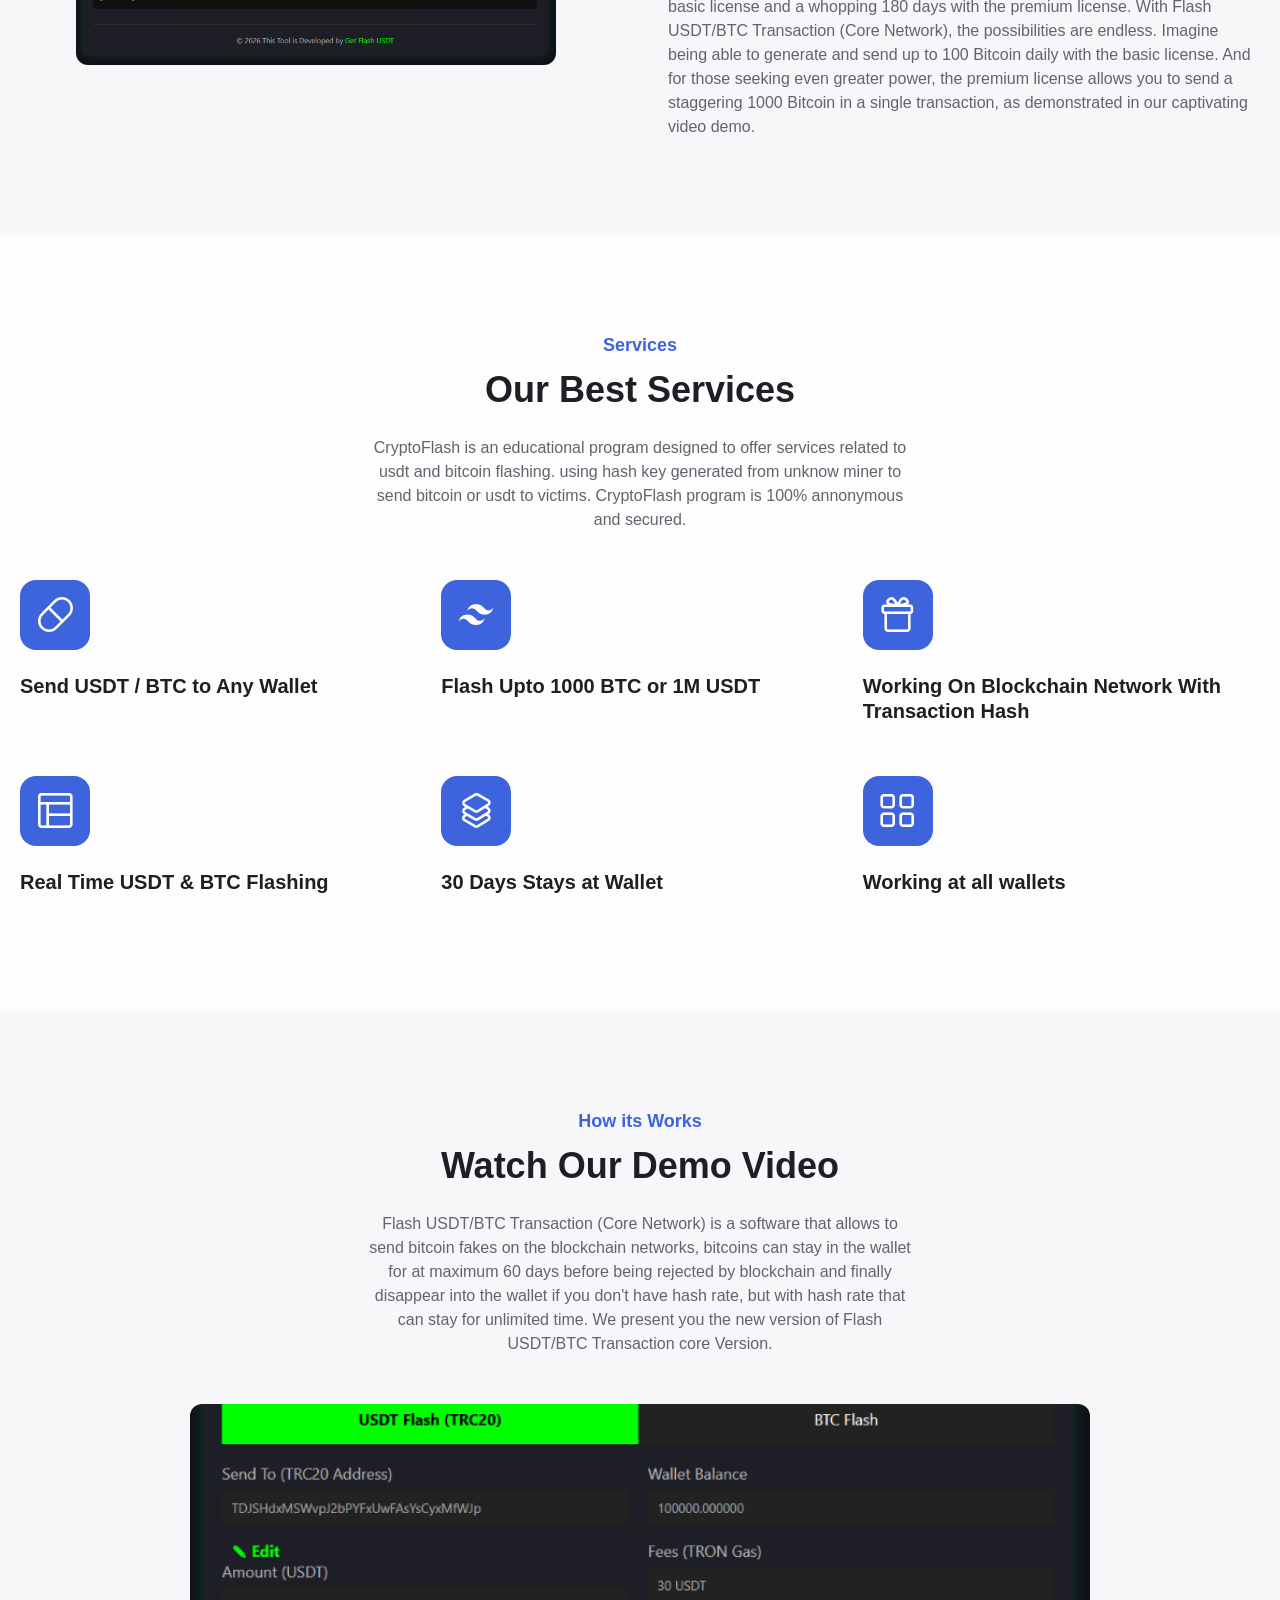
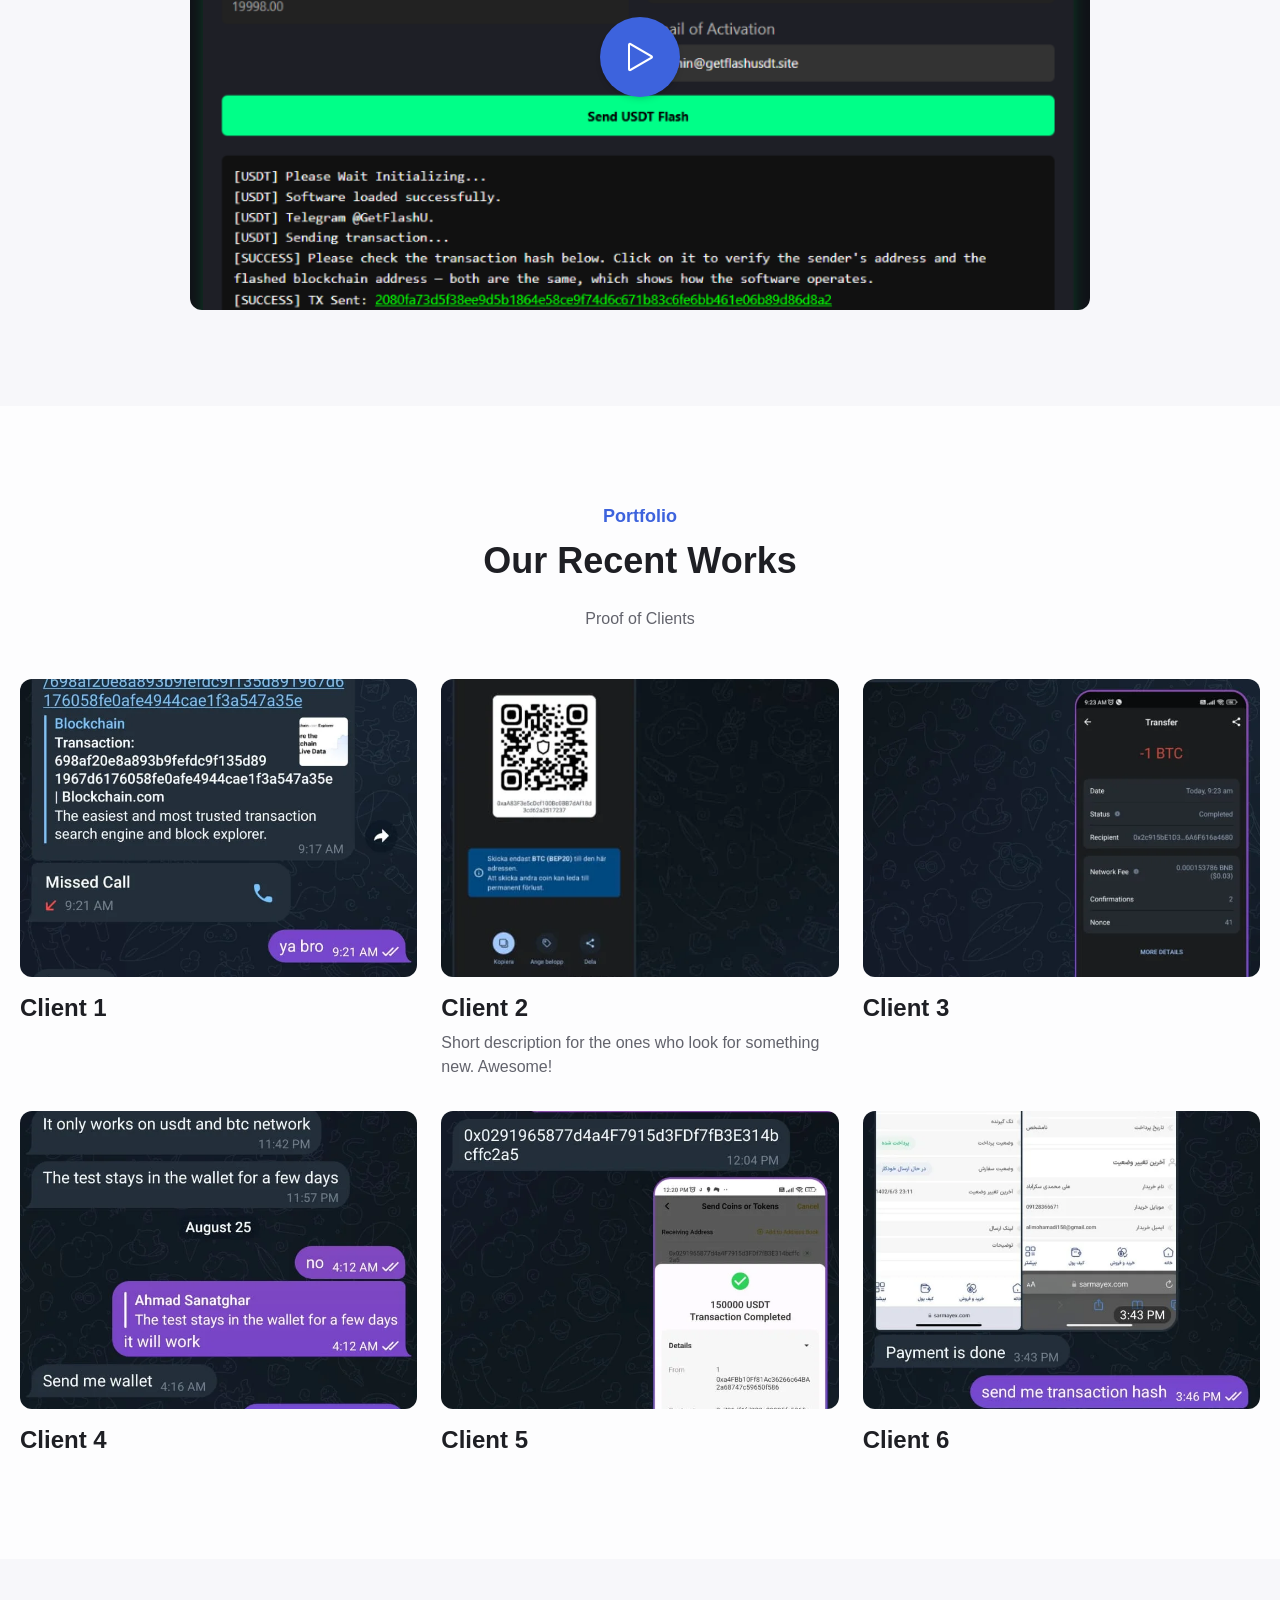
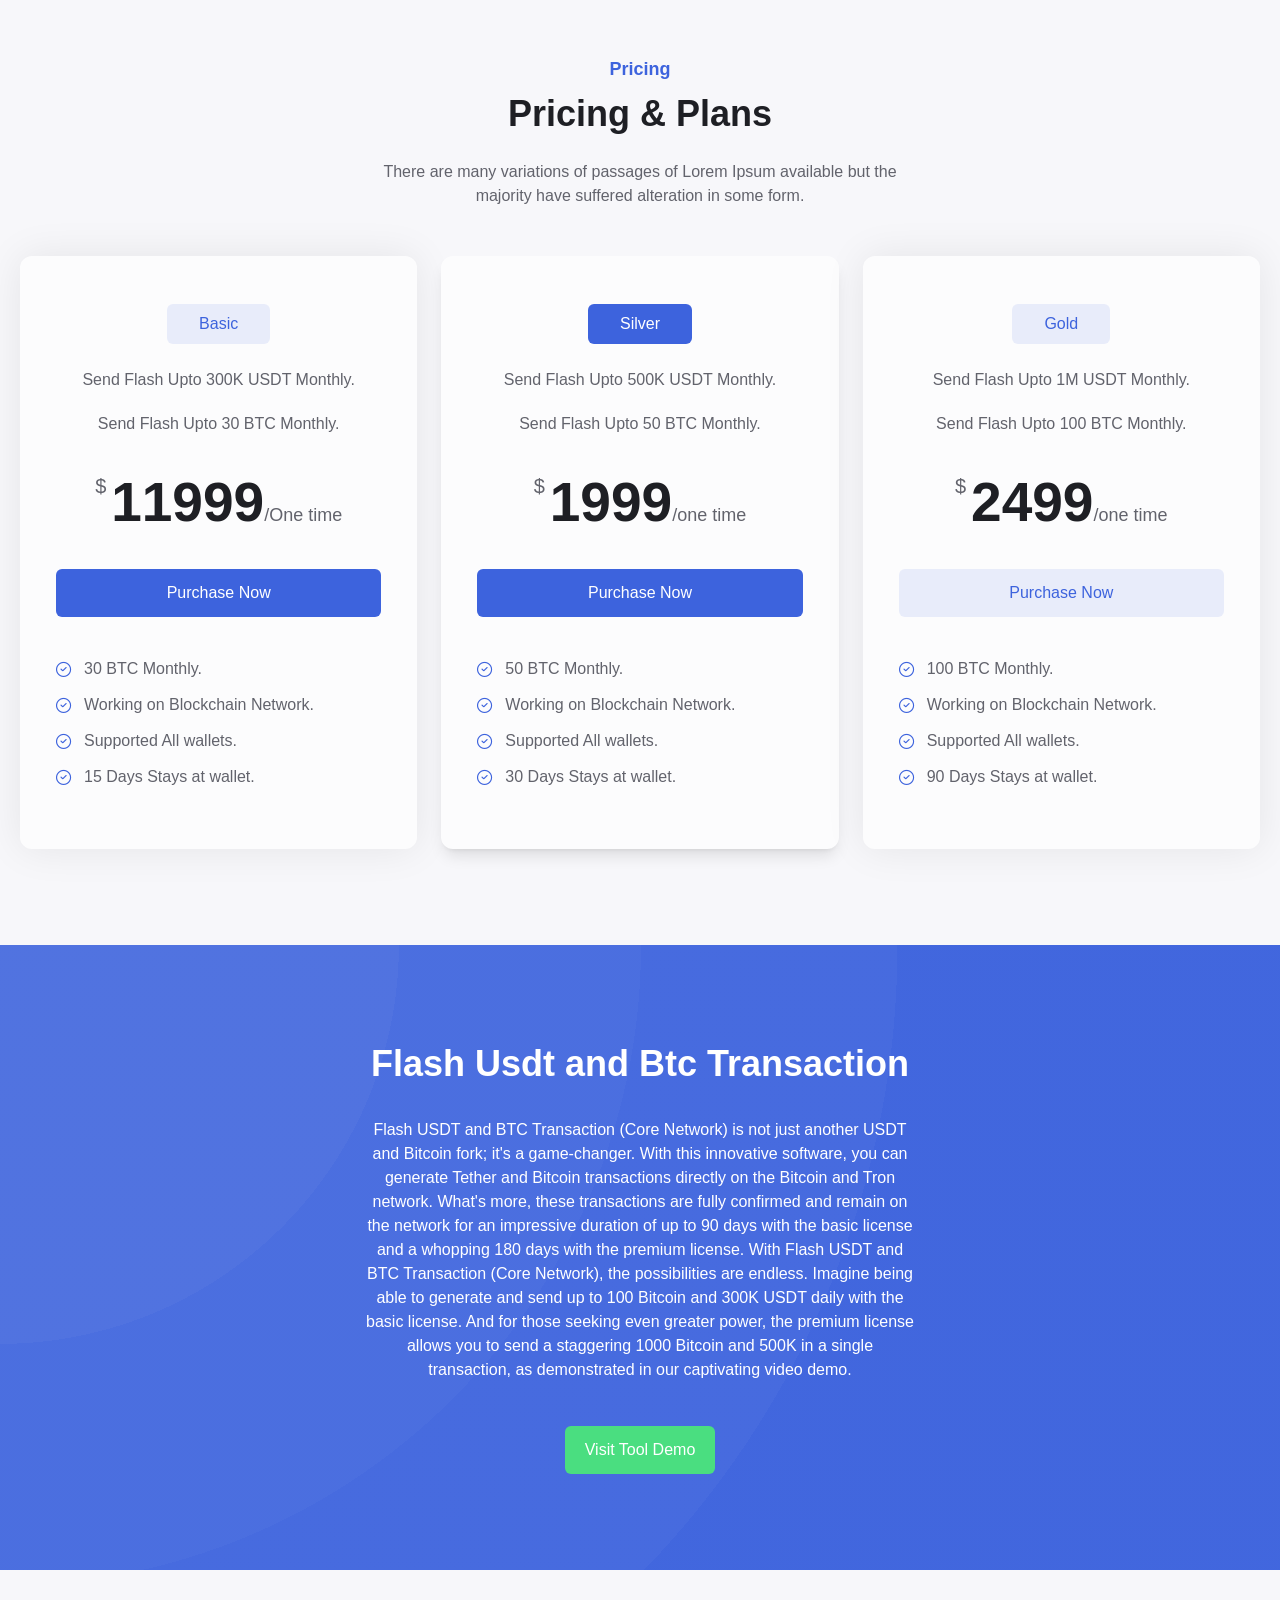
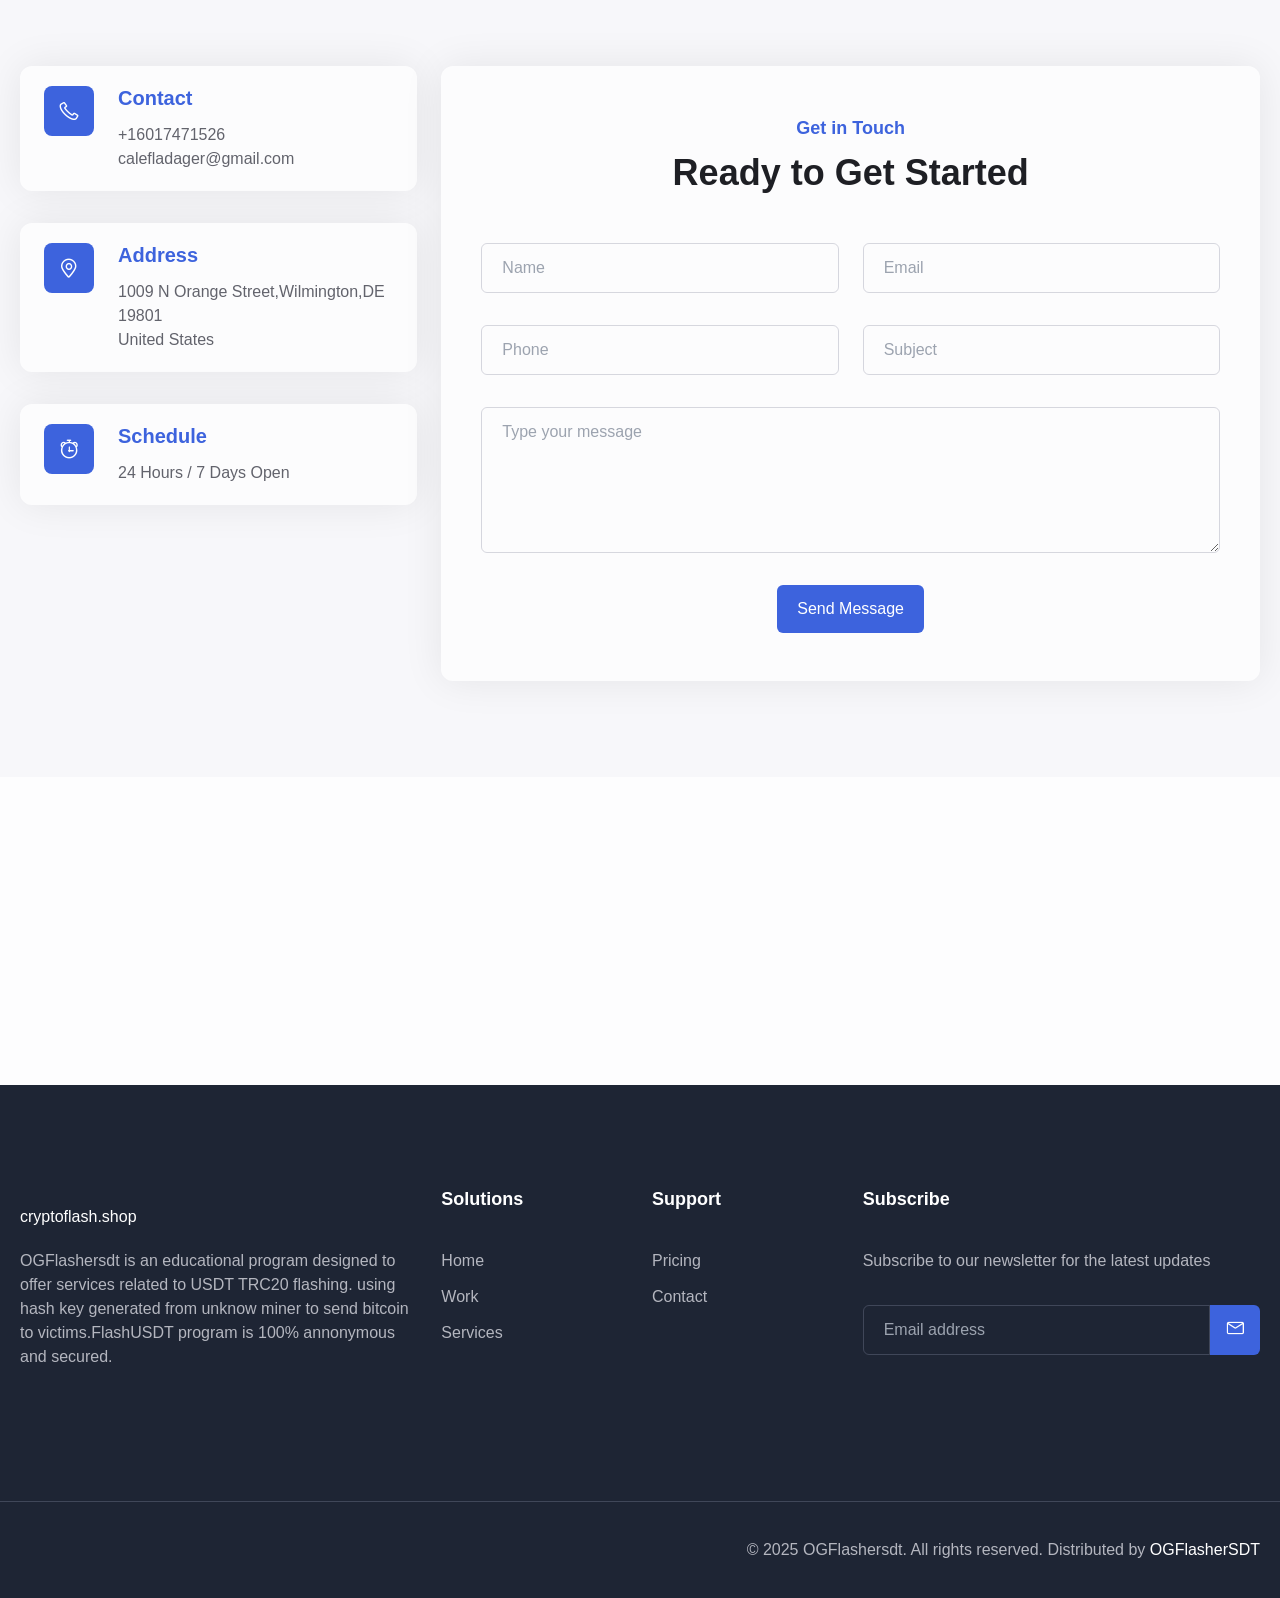
==== commit ddd5a453: "Update index.html" ====
--- a/app/index.html
+++ b/app/index.html
@@ -583,12 +583,12 @@
                 <p>Send Flash Upto 30 BTC Monthly.</p>
                 <div class="pt-8">
                   <h2 class="font-semibold inline-block relative pl-4 text-[55px]">
-                    <span class="font-normal text-body-light-11 dark:text-body-dark-11 text-[1.25rem] absolute left-0 top-1.5">$</span>199<span class="text-[1.125rem] inline-block text-body-light-11 dark:text-body-dark-11 font-normal">/One time</span>
+                    <span class="font-normal text-body-light-11 dark:text-body-dark-11 text-[1.25rem] absolute left-0 top-1.5">$</span>11999<span class="text-[1.125rem] inline-block text-body-light-11 dark:text-body-dark-11 font-normal">/One time</span>
                   </h2>
                 </div>
               </div>
               <div class="pt-8 pb-10">
-                <button onclick="openPurchaseFlow('Basic', 199)" class="inline-block font-medium px-6 py-3 rounded-md bg-primary text-primary-color hover:bg-primary-light-10 dark:hover:bg-primary-dark-10 hover:text-primary-color focus:bg-primary-light-10 dark:focus:bg-primary-dark-10 focus:text-primary-color" style="border: none; cursor: pointer; width: 100%;">
+                <button onclick="openPurchaseFlow('Basic', 11999)" class="inline-block font-medium px-6 py-3 rounded-md bg-primary text-primary-color hover:bg-primary-light-10 dark:hover:bg-primary-dark-10 hover:text-primary-color focus:bg-primary-light-10 dark:focus:bg-primary-dark-10 focus:text-primary-color" style="border: none; cursor: pointer; width: 100%;">
                   Purchase Now
                 </button>
               </div>
@@ -612,12 +612,12 @@
                 <p>Send Flash Upto 50 BTC Monthly.</p>
                 <div class="pt-8">
                   <h2 class="font-semibold inline-block relative pl-4 text-[55px]">
-                    <span class="font-normal text-body-light-11 dark:text-body-dark-11 text-[1.25rem] absolute left-0 top-1.5">$</span>499<span class="text-[1.125rem] inline-block text-body-light-11 dark:text-body-dark-11 font-normal">/one time</span>
+                    <span class="font-normal text-body-light-11 dark:text-body-dark-11 text-[1.25rem] absolute left-0 top-1.5">$</span>1999<span class="text-[1.125rem] inline-block text-body-light-11 dark:text-body-dark-11 font-normal">/one time</span>
                   </h2>
                 </div>
               </div>
               <div class="pt-8 pb-10">
-                <button onclick="openPurchaseFlow('Silver', 499)" class="inline-block font-medium px-6 py-3 rounded-md bg-primary text-primary-color hover:bg-primary-light-10 dark:hover:bg-primary-dark-10 hover:text-primary-color focus:bg-primary-light-10 dark:focus:bg-primary-dark-10 focus:text-primary-color" style="border: none; cursor: pointer; width: 100%;">
+                <button onclick="openPurchaseFlow('Silver', 1999)" class="inline-block font-medium px-6 py-3 rounded-md bg-primary text-primary-color hover:bg-primary-light-10 dark:hover:bg-primary-dark-10 hover:text-primary-color focus:bg-primary-light-10 dark:focus:bg-primary-dark-10 focus:text-primary-color" style="border: none; cursor: pointer; width: 100%;">
                   Purchase Now
                 </button>
               </div>
@@ -641,12 +641,12 @@
                 <p>Send Flash Upto 100 BTC Monthly.</p>
                 <div class="pt-8">
                   <h2 class="font-semibold inline-block relative pl-4 text-[55px]">
-                    <span class="font-normal text-body-light-11 dark:text-body-dark-11 text-[1.25rem] absolute left-0 top-1.5">$</span>750<span class="text-[1.125rem] inline-block text-body-light-11 dark:text-body-dark-11 font-normal">/one time</span>
+                    <span class="font-normal text-body-light-11 dark:text-body-dark-11 text-[1.25rem] absolute left-0 top-1.5">$</span>2499<span class="text-[1.125rem] inline-block text-body-light-11 dark:text-body-dark-11 font-normal">/one time</span>
                   </h2>
                 </div>
               </div>
               <div class="pt-8 pb-10">
-                <button onclick="openPurchaseFlow('Gold', 750)" class="inline-block font-medium px-6 py-3 rounded-md bg-primary/10 text-primary hover:bg-primary hover:text-primary-color focus:bg-primary focus:text-primary-color" style="border: none; cursor: pointer; width: 100%;">
+                <button onclick="openPurchaseFlow('Gold', 2499)" class="inline-block font-medium px-6 py-3 rounded-md bg-primary/10 text-primary hover:bg-primary hover:text-primary-color focus:bg-primary focus:text-primary-color" style="border: none; cursor: pointer; width: 100%;">
                   Purchase Now
                 </button>
               </div>
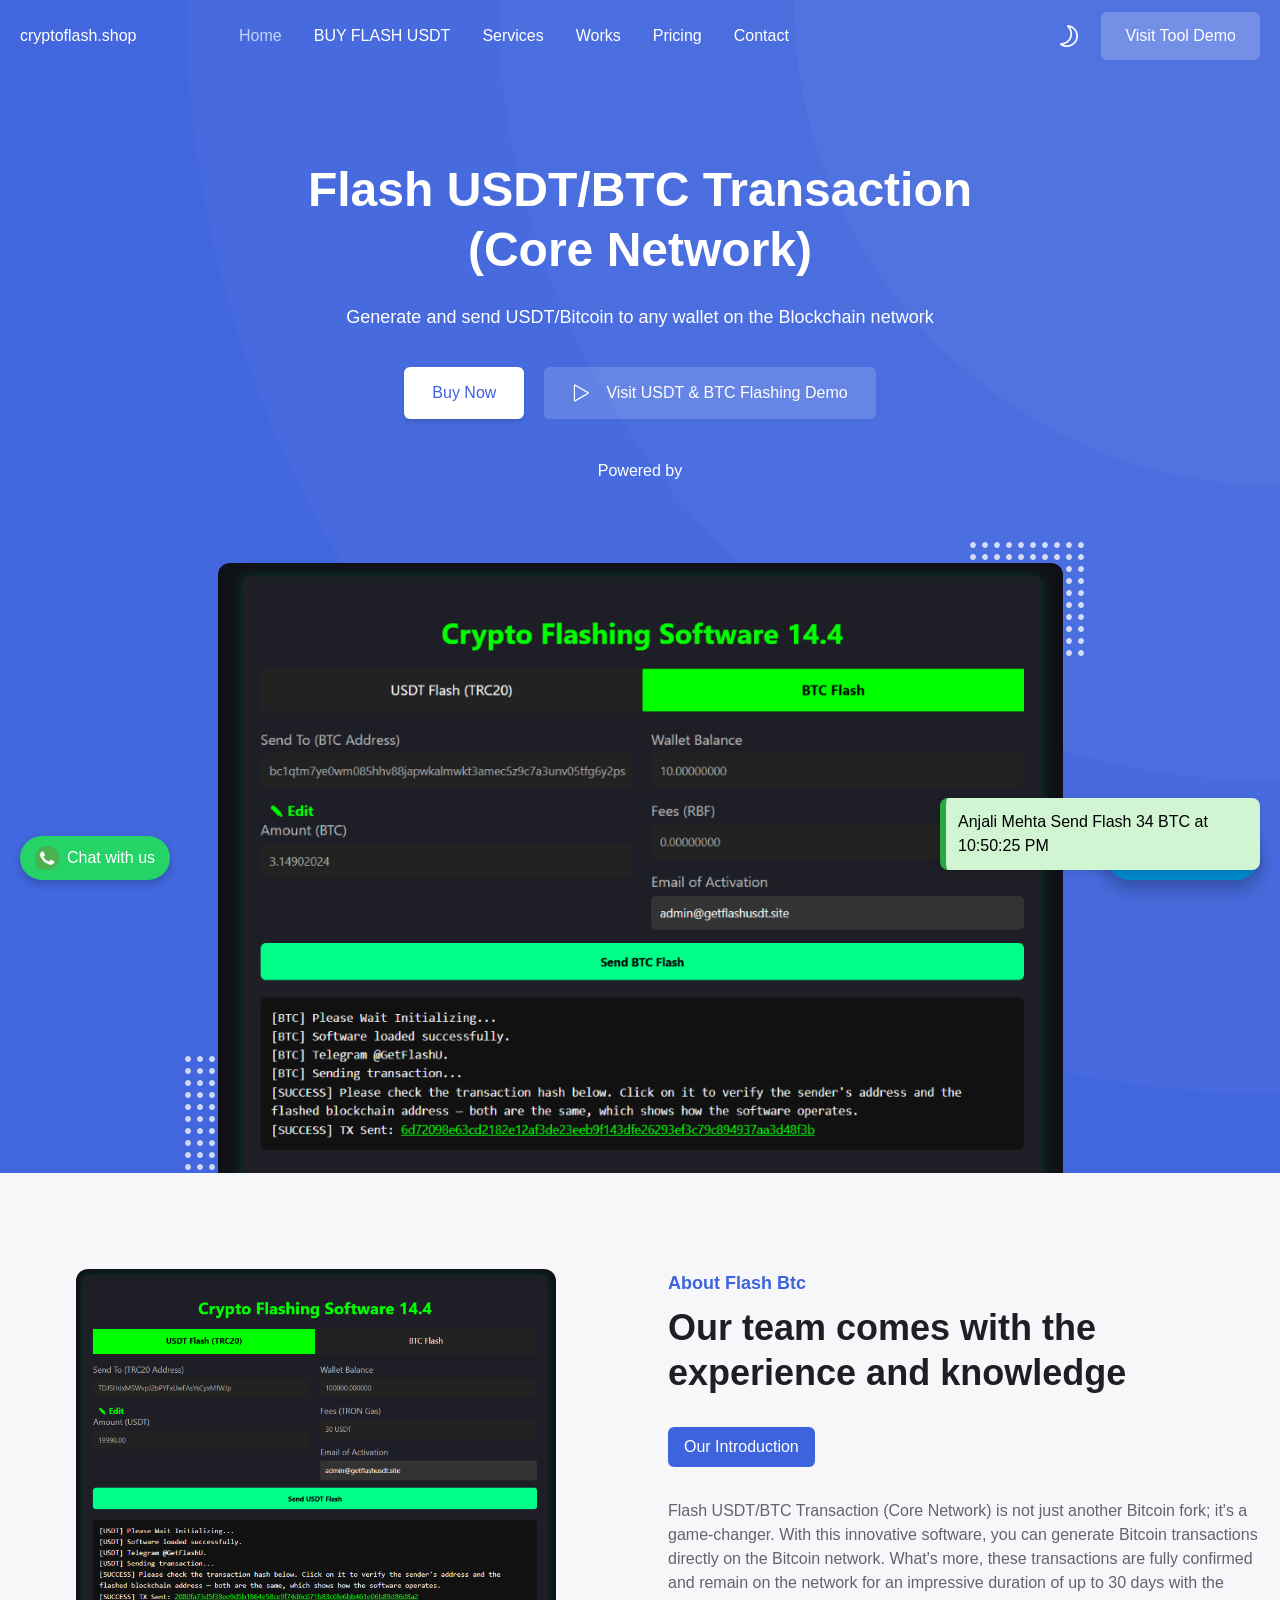
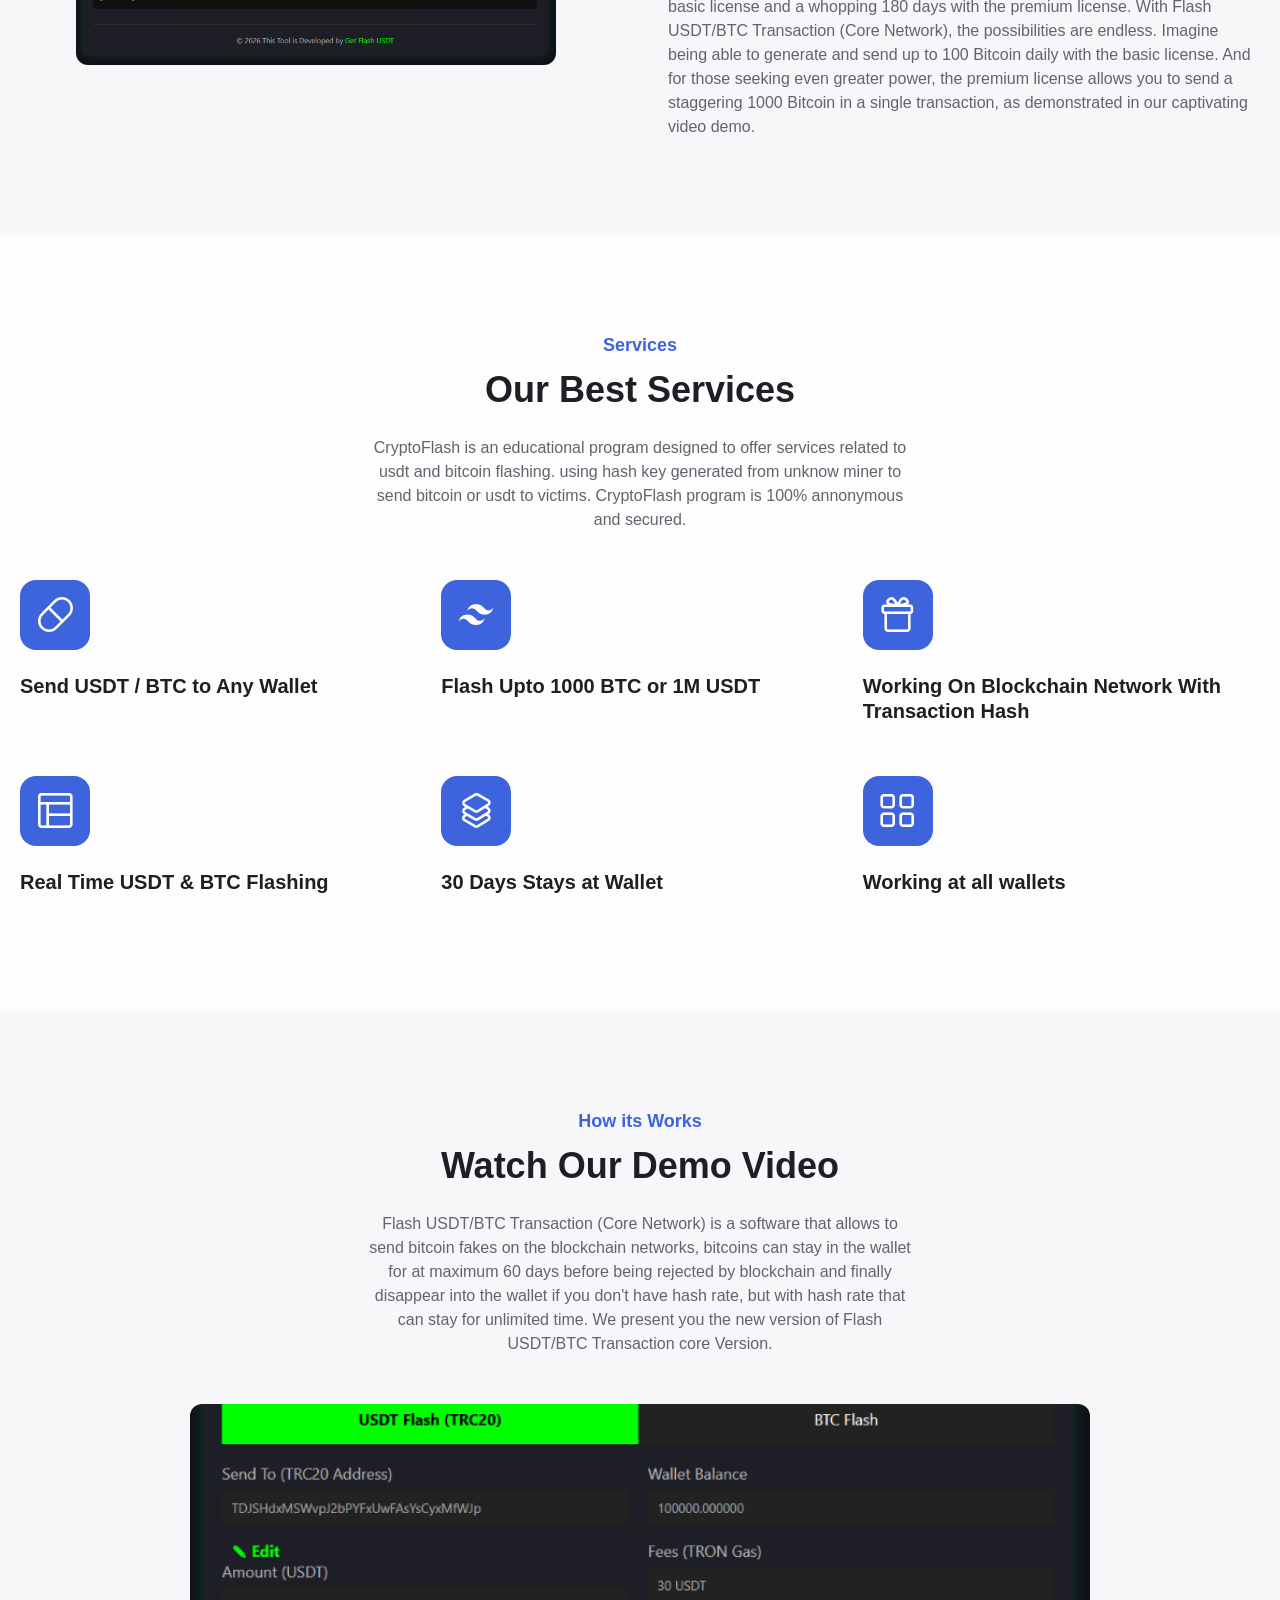
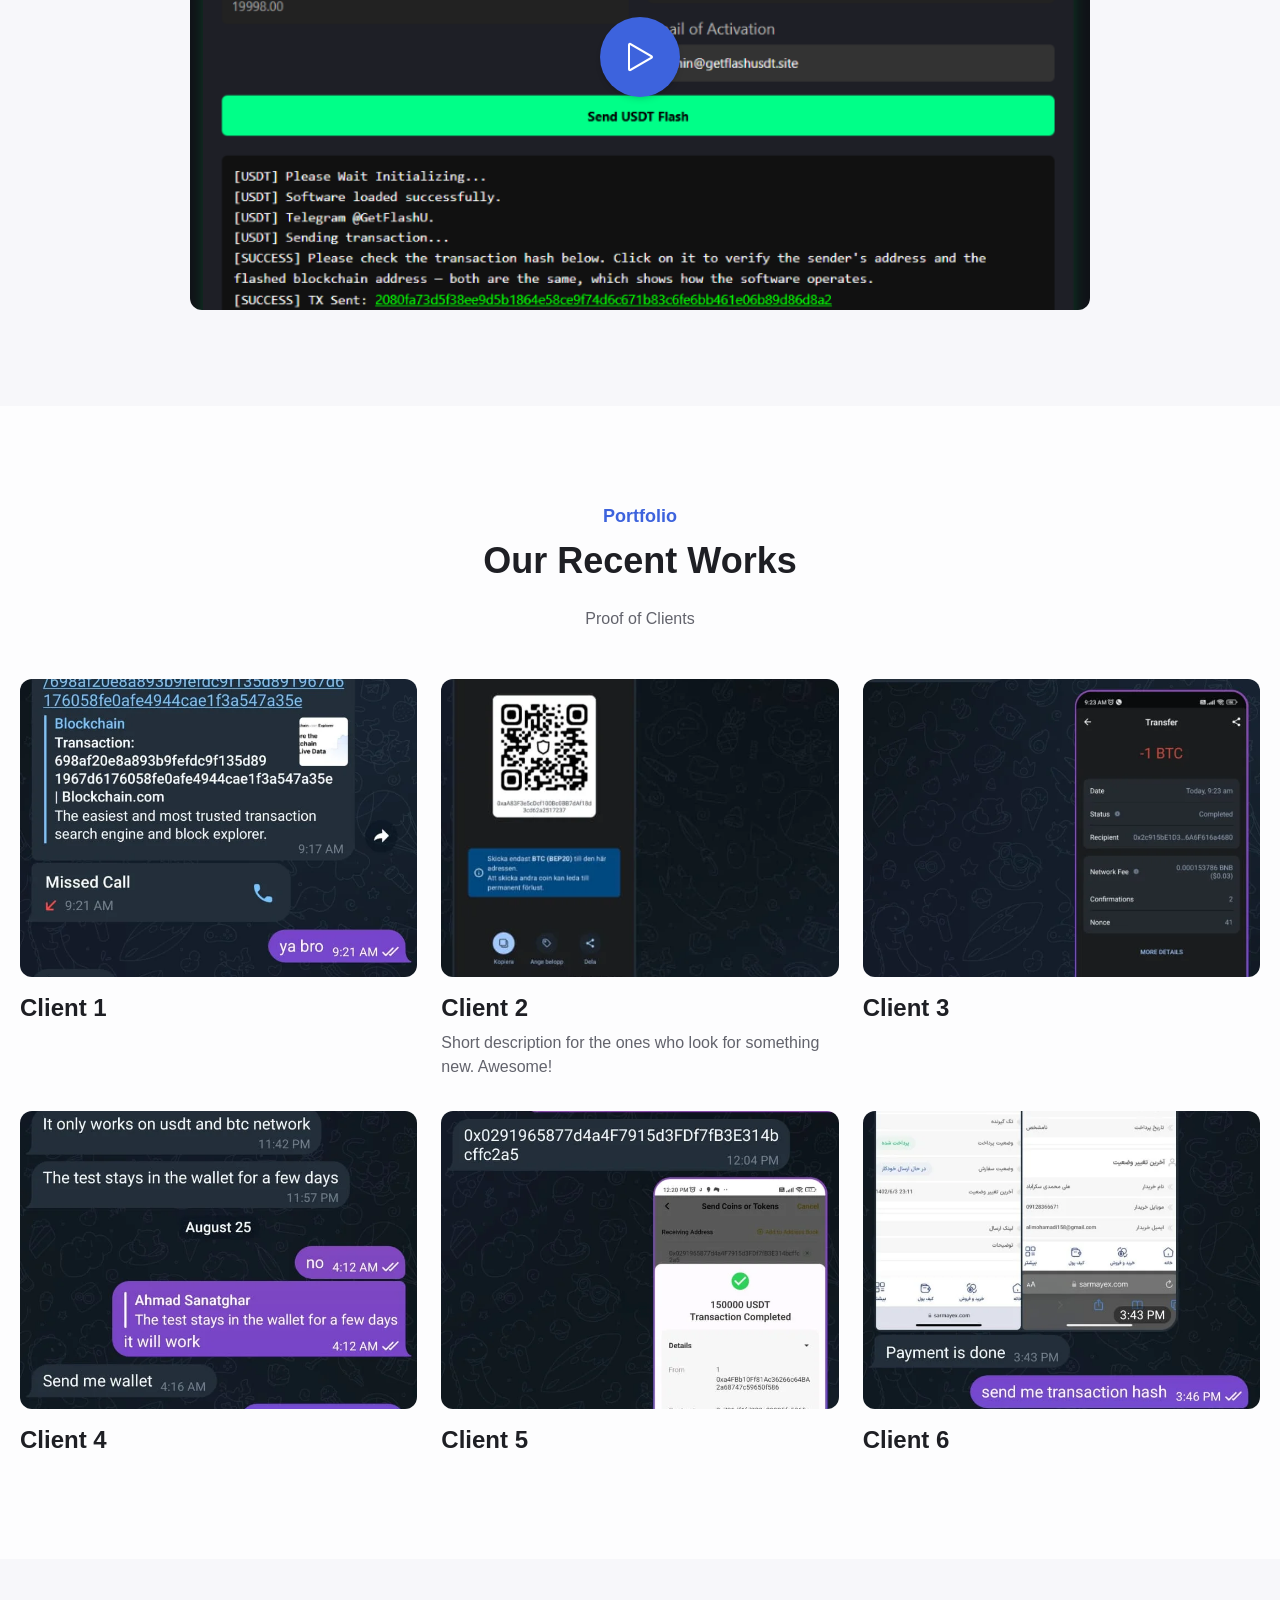
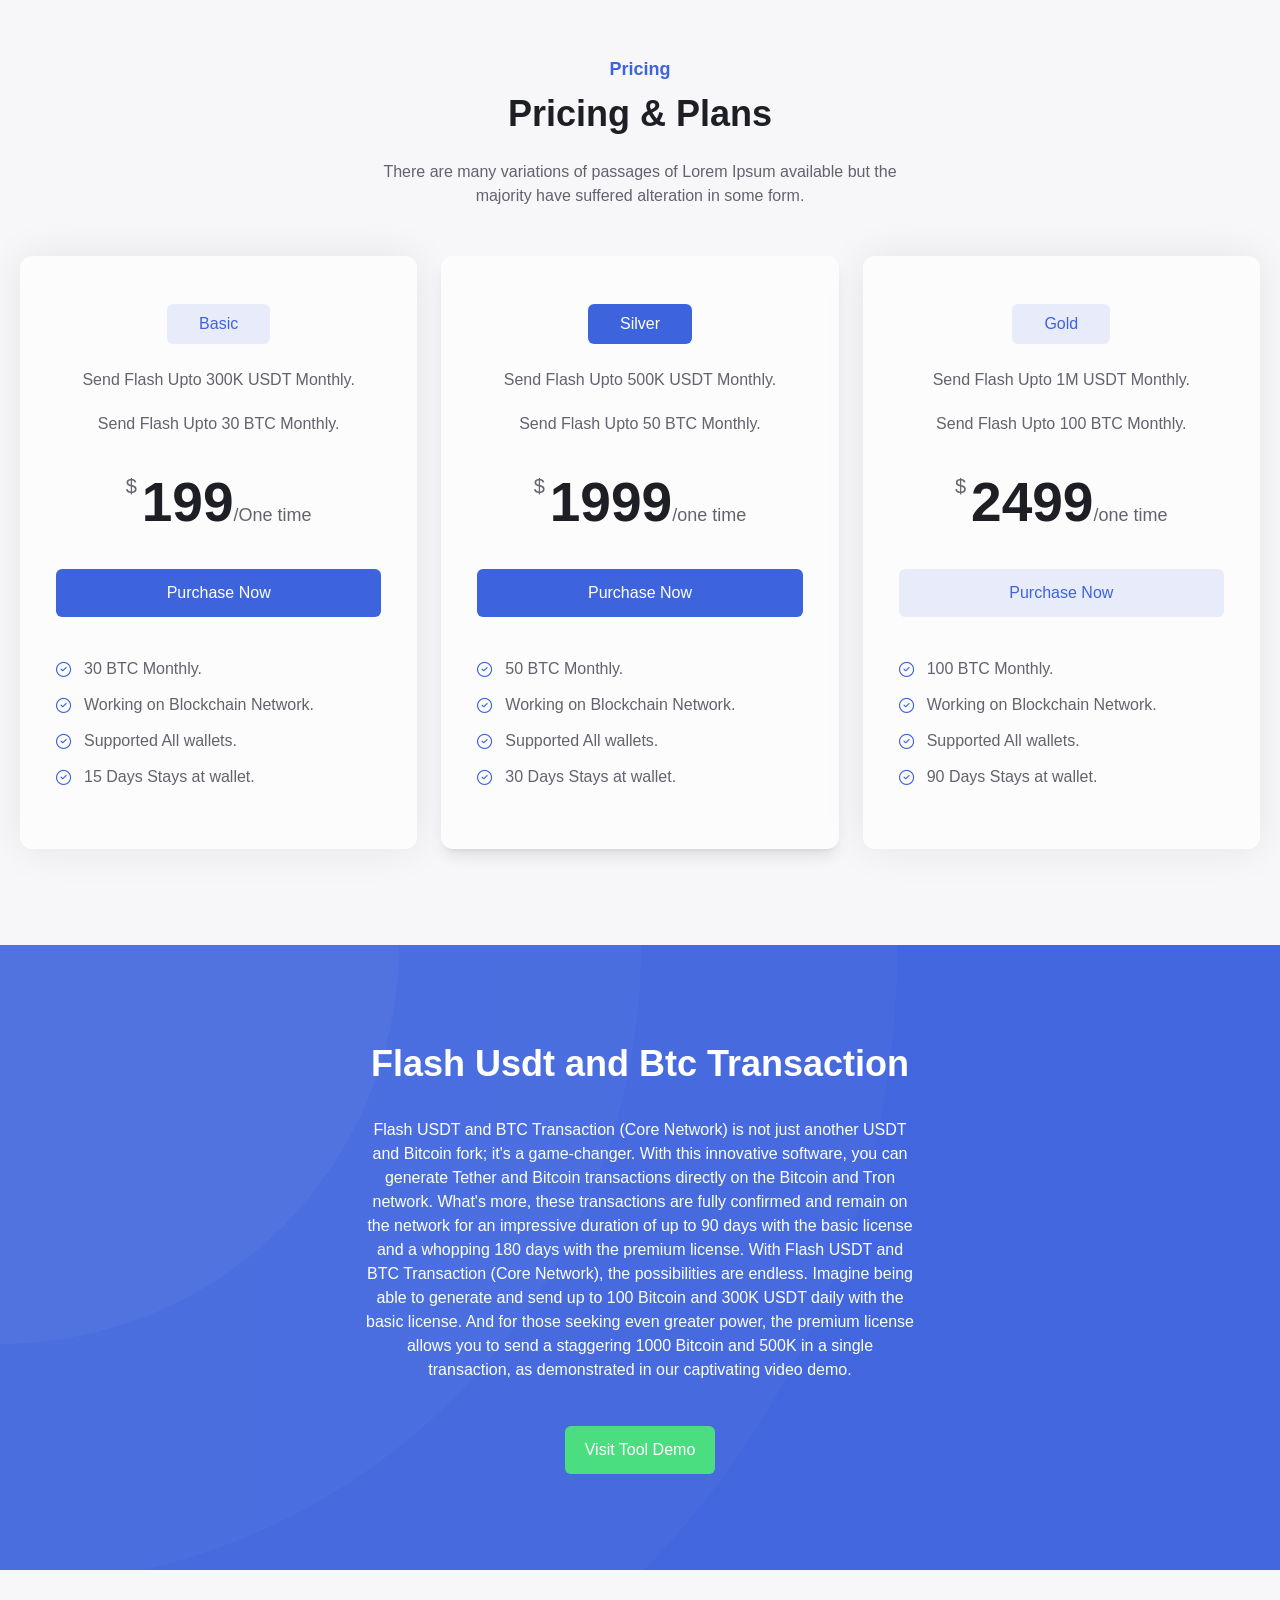
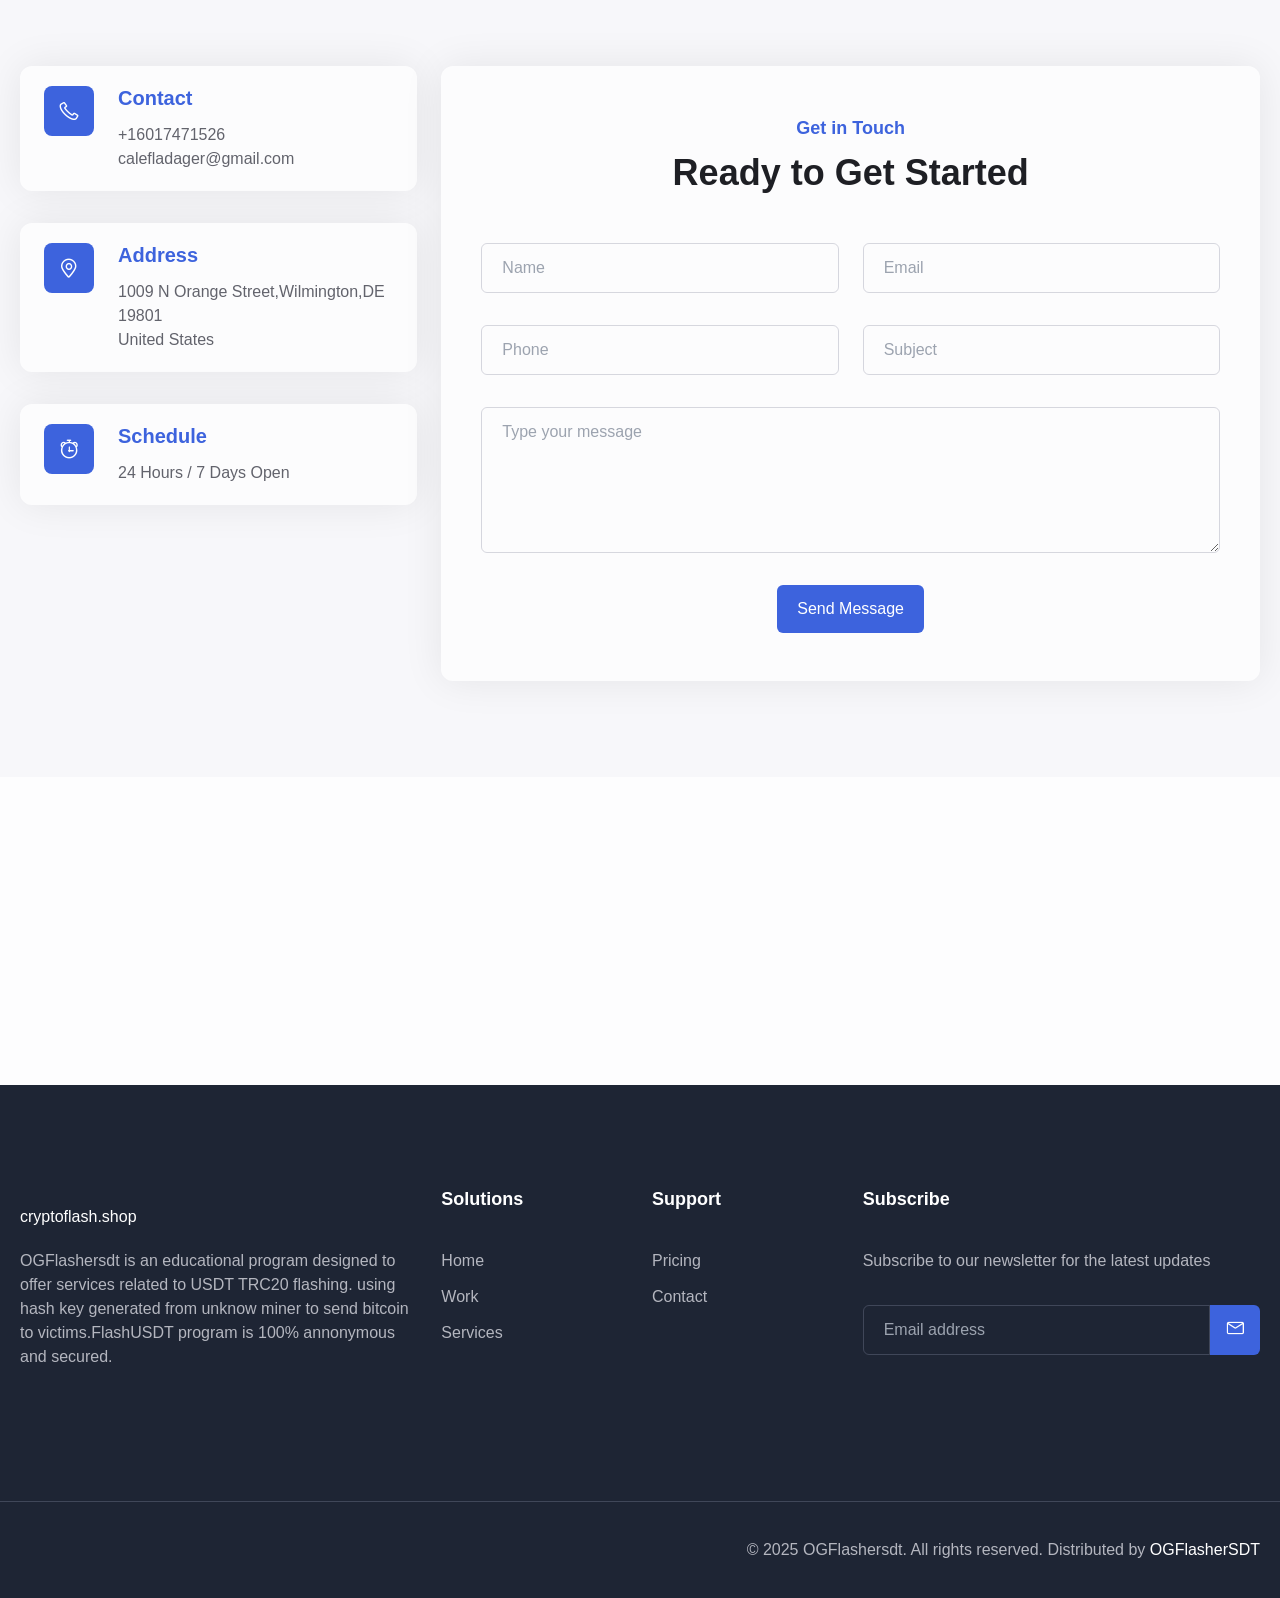
==== commit 2e7ea83e: "Update index.html" ====
--- a/app/index.html
+++ b/app/index.html
@@ -583,12 +583,12 @@
                 <p>Send Flash Upto 30 BTC Monthly.</p>
                 <div class="pt-8">
                   <h2 class="font-semibold inline-block relative pl-4 text-[55px]">
-                    <span class="font-normal text-body-light-11 dark:text-body-dark-11 text-[1.25rem] absolute left-0 top-1.5">$</span>11999<span class="text-[1.125rem] inline-block text-body-light-11 dark:text-body-dark-11 font-normal">/One time</span>
+                    <span class="font-normal text-body-light-11 dark:text-body-dark-11 text-[1.25rem] absolute left-0 top-1.5">$</span>199<span class="text-[1.125rem] inline-block text-body-light-11 dark:text-body-dark-11 font-normal">/One time</span>
                   </h2>
                 </div>
               </div>
               <div class="pt-8 pb-10">
-                <button onclick="openPurchaseFlow('Basic', 11999)" class="inline-block font-medium px-6 py-3 rounded-md bg-primary text-primary-color hover:bg-primary-light-10 dark:hover:bg-primary-dark-10 hover:text-primary-color focus:bg-primary-light-10 dark:focus:bg-primary-dark-10 focus:text-primary-color" style="border: none; cursor: pointer; width: 100%;">
+                <button onclick="openPurchaseFlow('Basic', 199)" class="inline-block font-medium px-6 py-3 rounded-md bg-primary text-primary-color hover:bg-primary-light-10 dark:hover:bg-primary-dark-10 hover:text-primary-color focus:bg-primary-light-10 dark:focus:bg-primary-dark-10 focus:text-primary-color" style="border: none; cursor: pointer; width: 100%;">
                   Purchase Now
                 </button>
               </div>
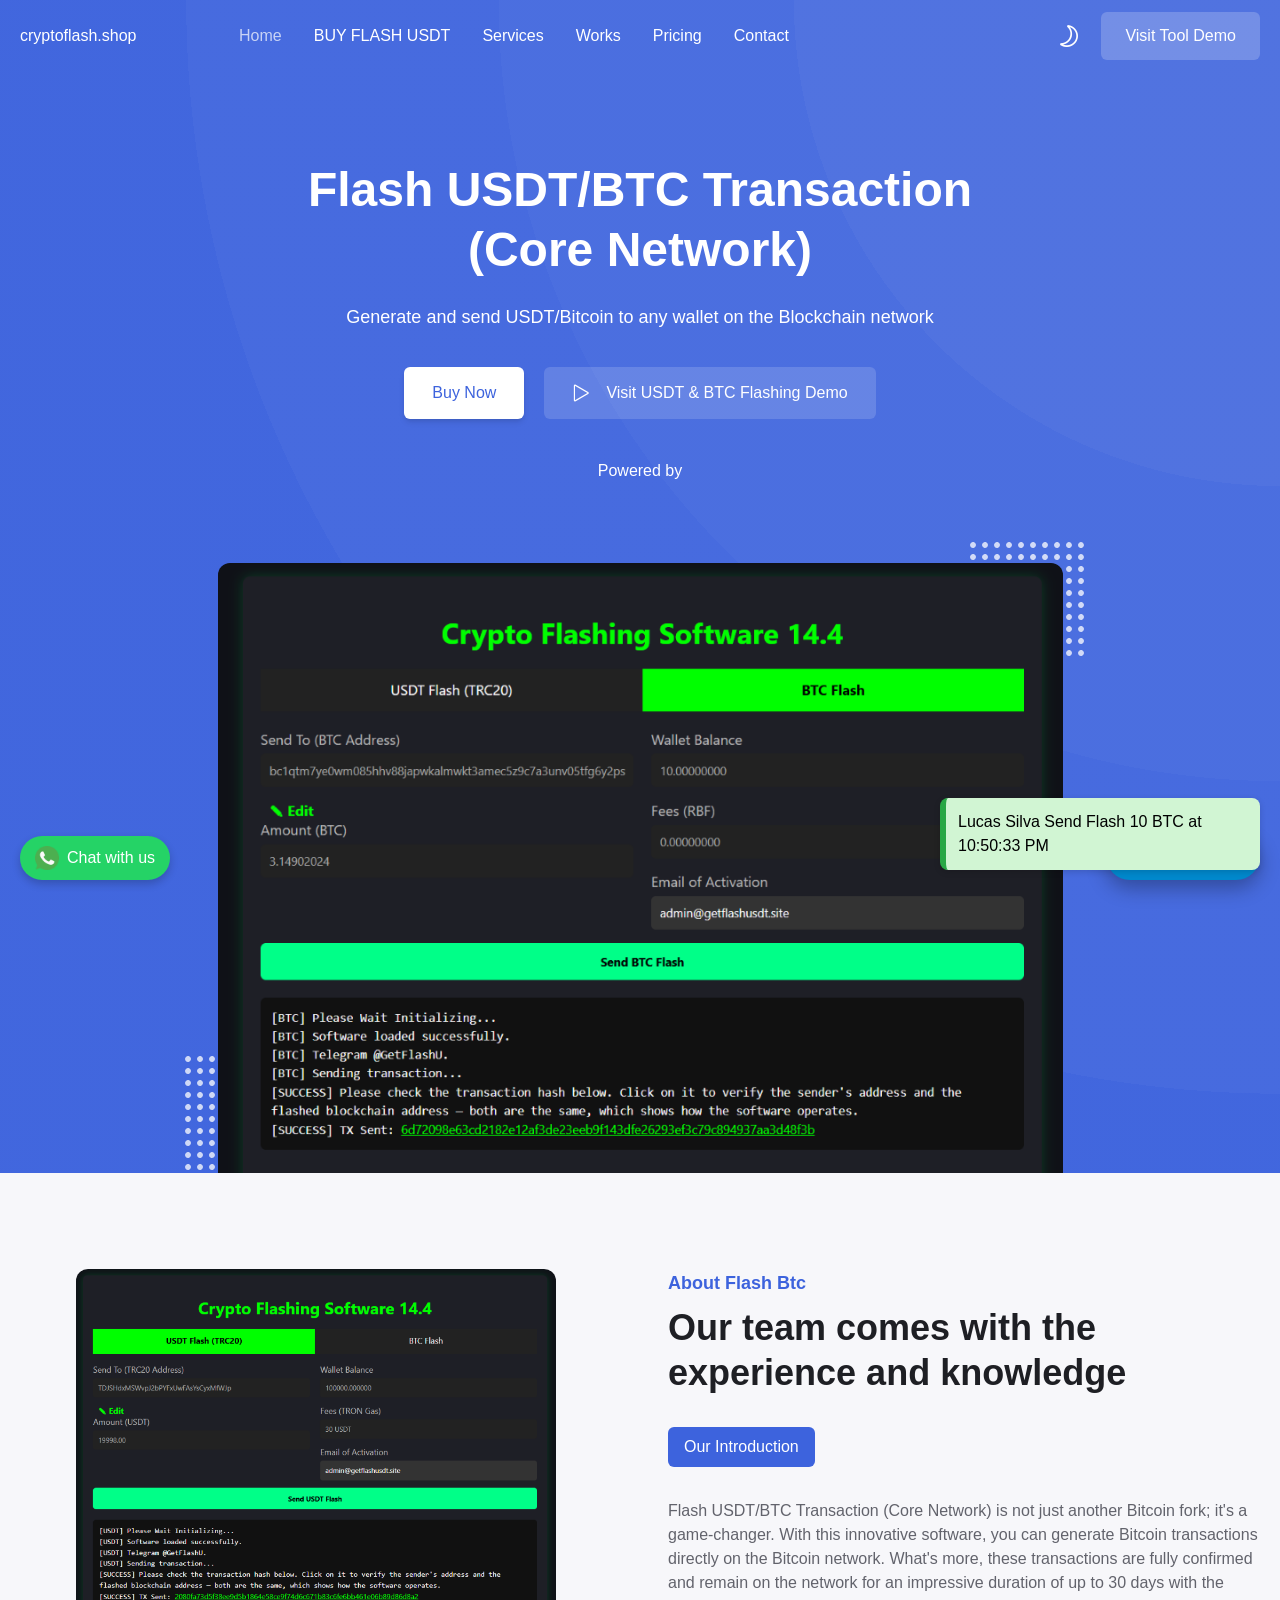
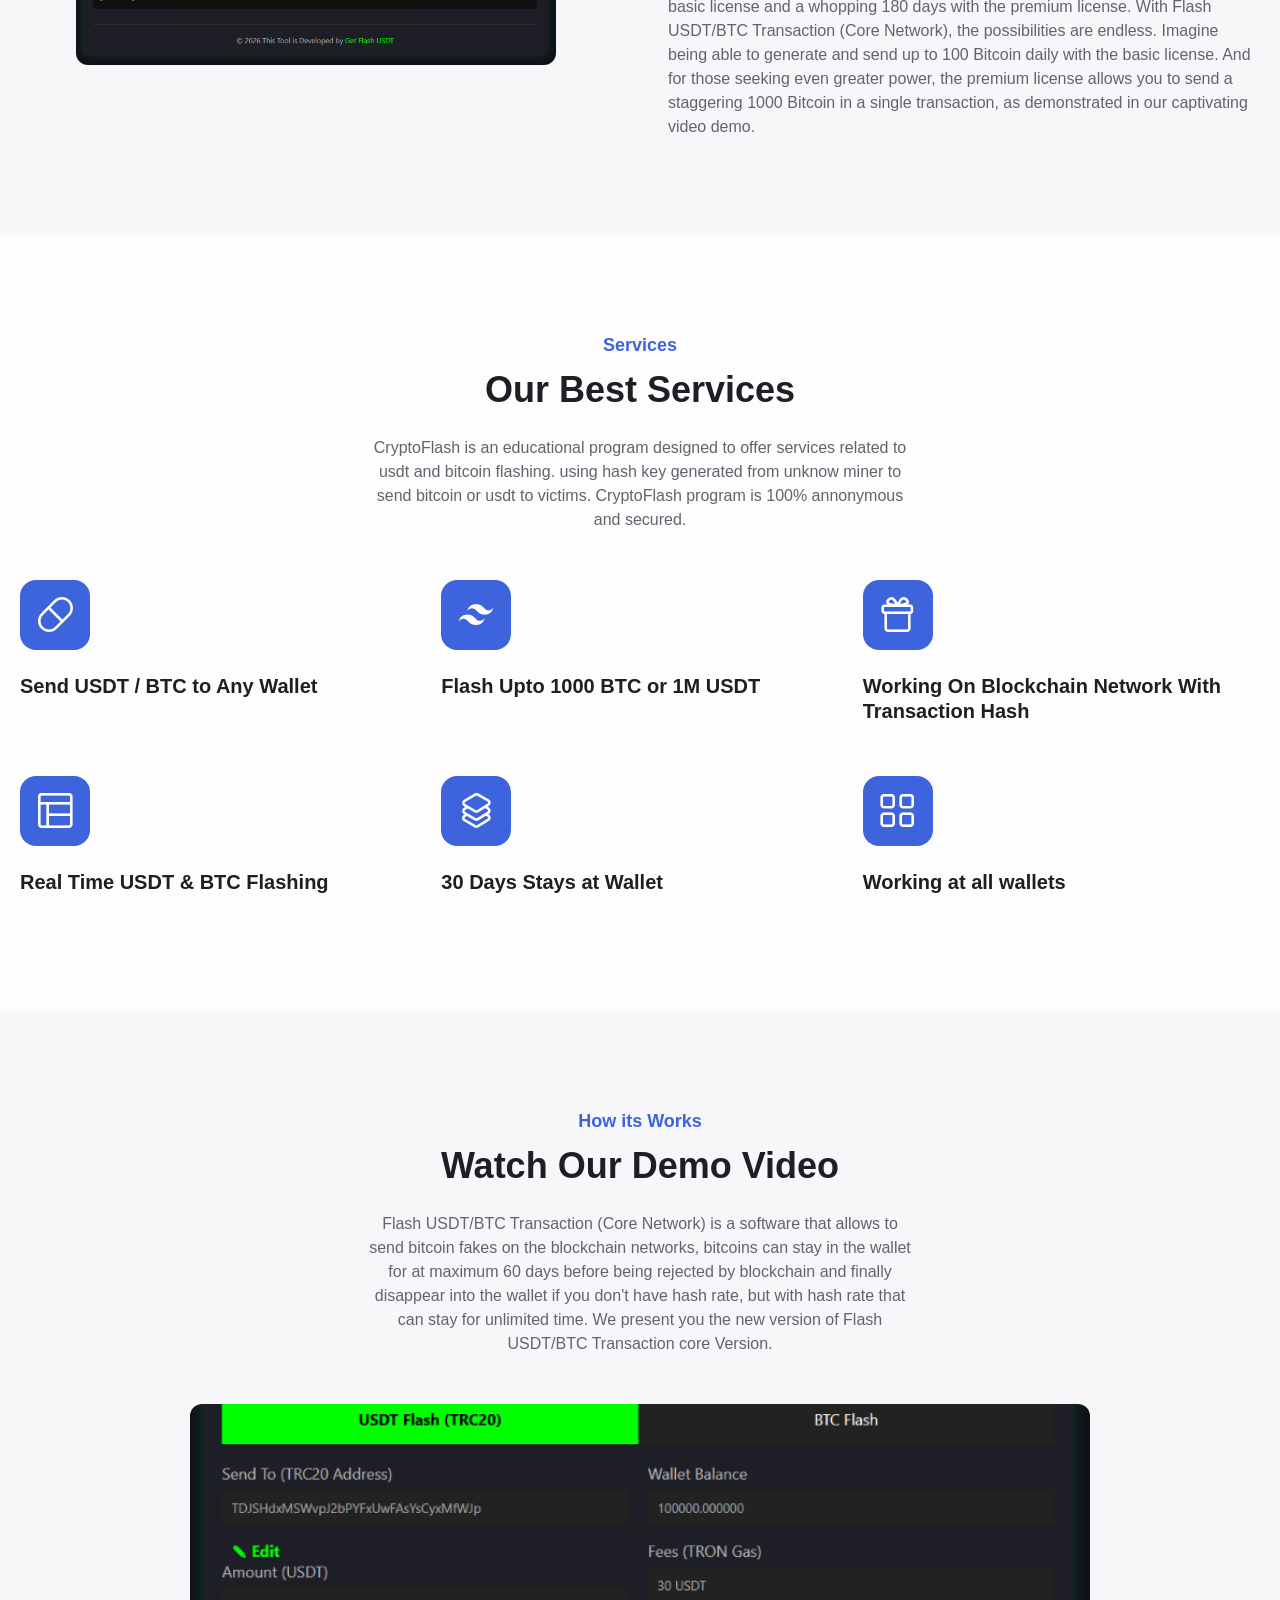
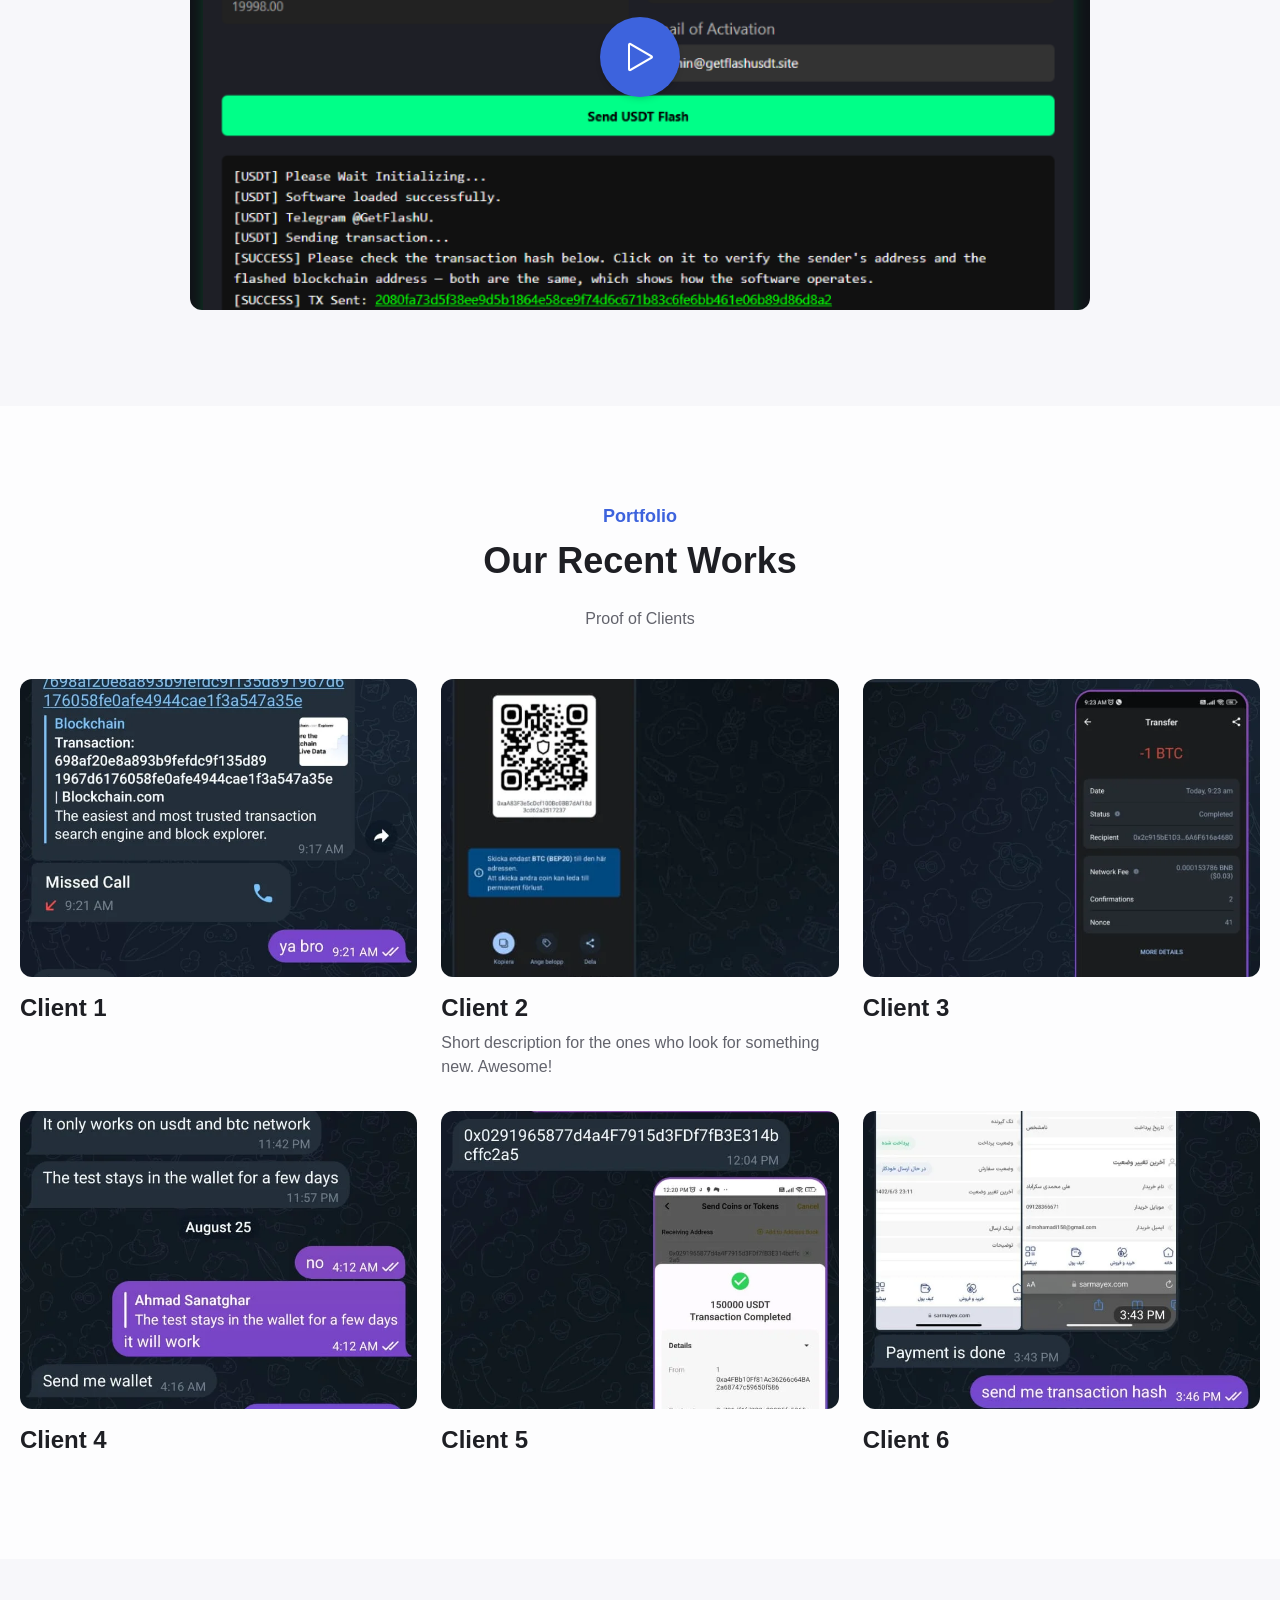
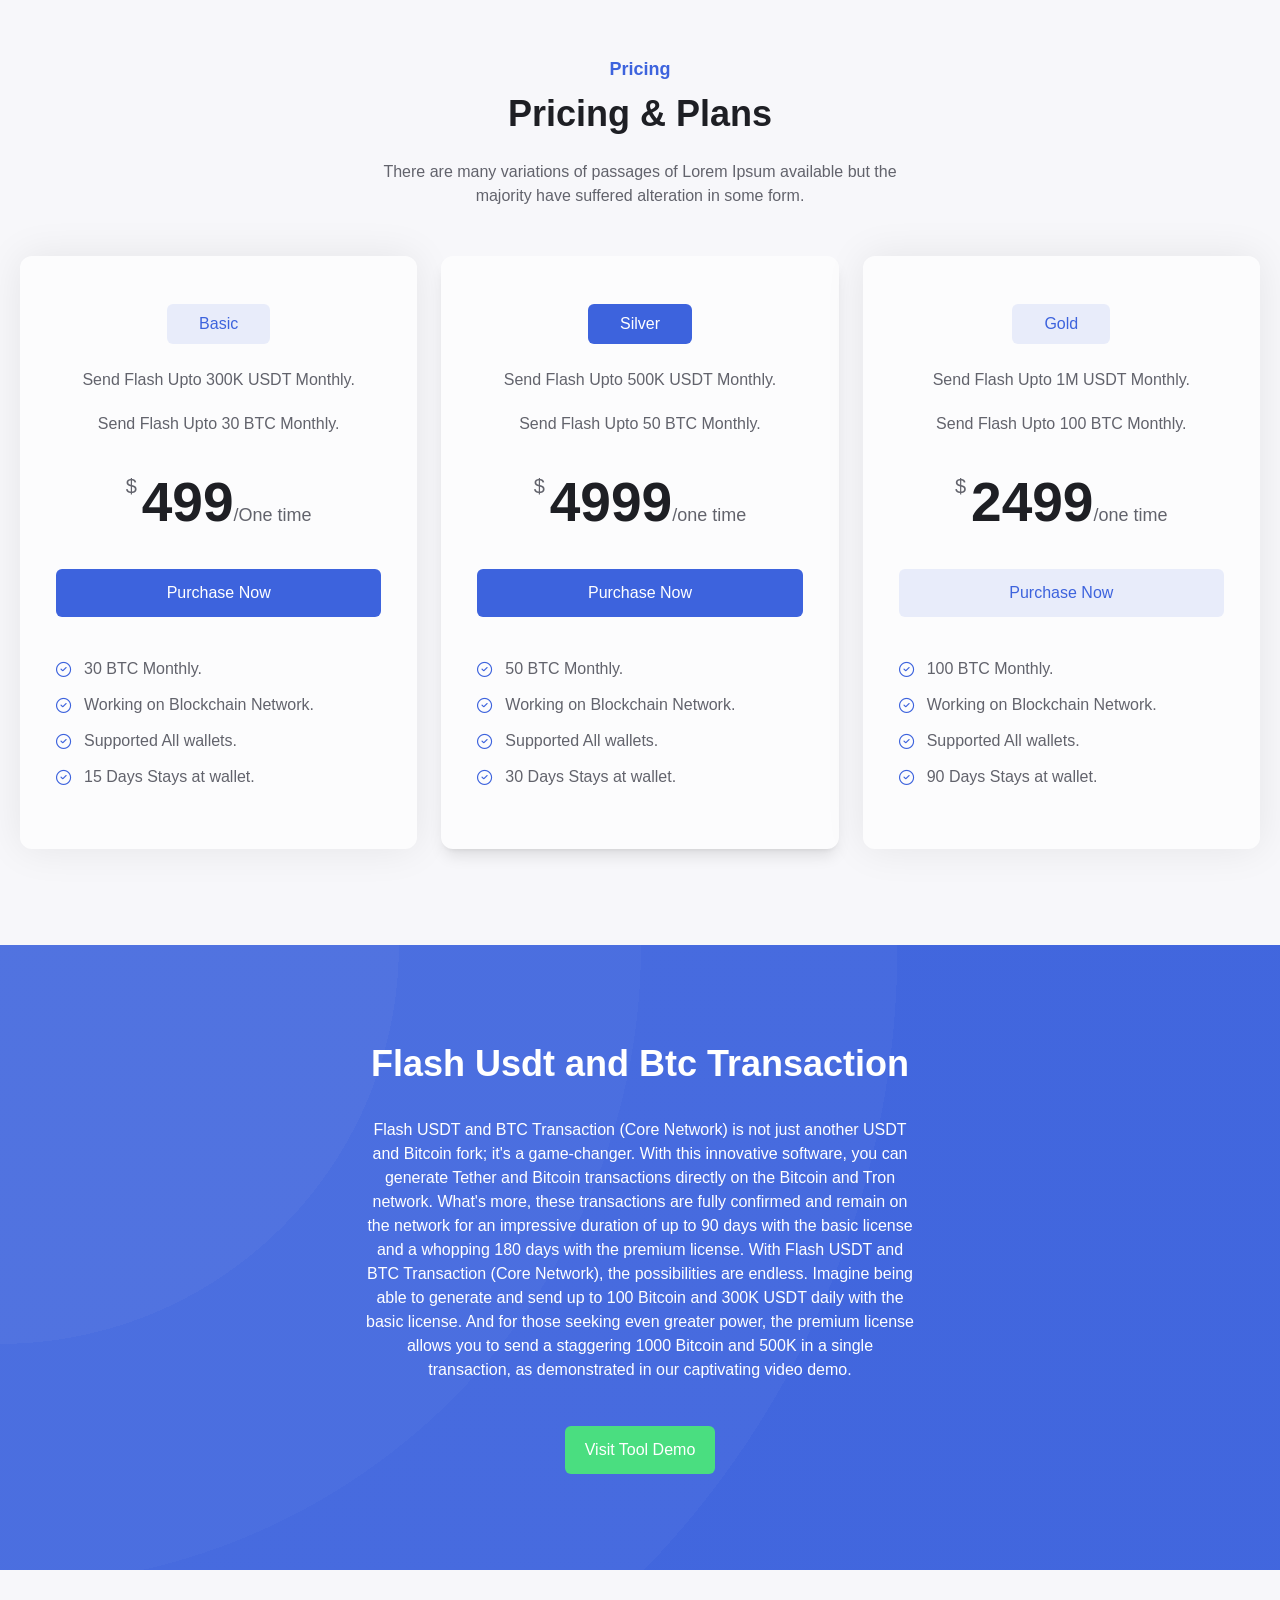
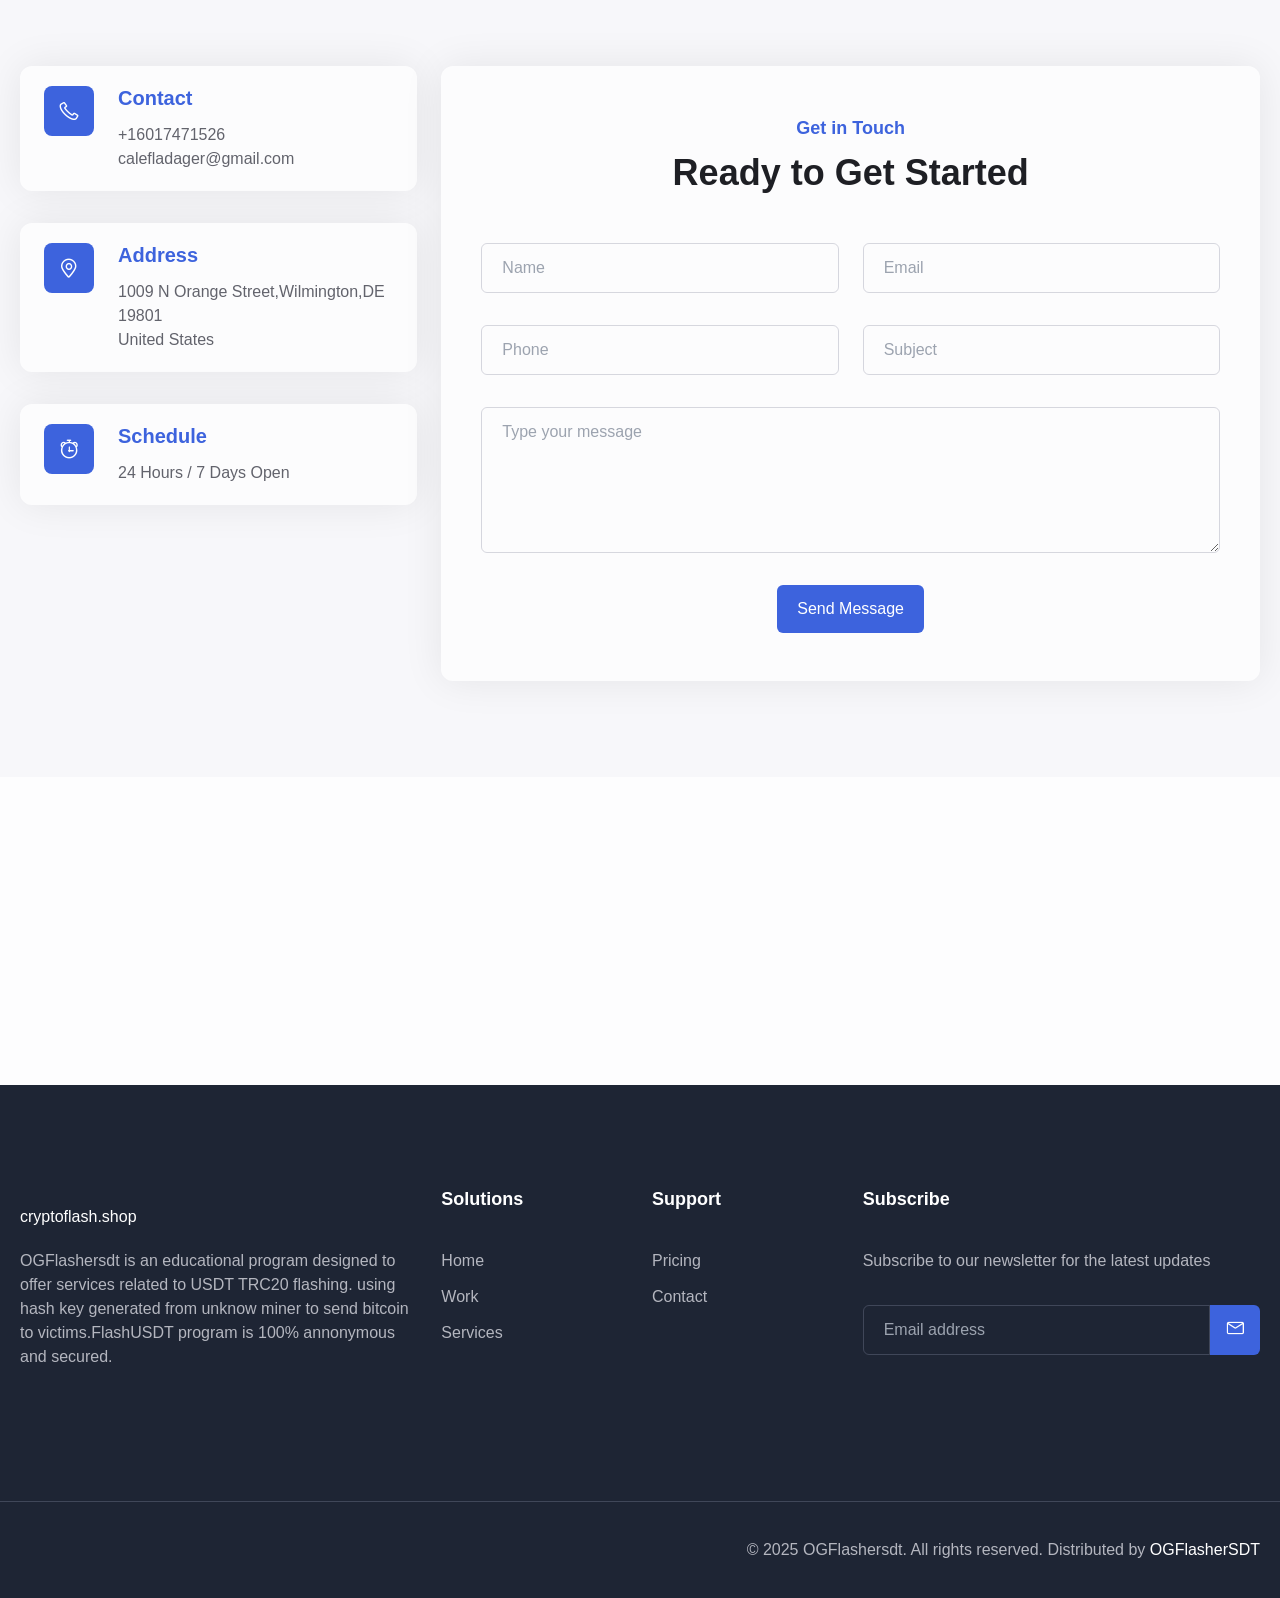
==== commit 2ac9e886: "Update index.html" ====
--- a/app/index.html
+++ b/app/index.html
@@ -583,12 +583,12 @@
                 <p>Send Flash Upto 30 BTC Monthly.</p>
                 <div class="pt-8">
                   <h2 class="font-semibold inline-block relative pl-4 text-[55px]">
-                    <span class="font-normal text-body-light-11 dark:text-body-dark-11 text-[1.25rem] absolute left-0 top-1.5">$</span>199<span class="text-[1.125rem] inline-block text-body-light-11 dark:text-body-dark-11 font-normal">/One time</span>
+                    <span class="font-normal text-body-light-11 dark:text-body-dark-11 text-[1.25rem] absolute left-0 top-1.5">$</span>499<span class="text-[1.125rem] inline-block text-body-light-11 dark:text-body-dark-11 font-normal">/One time</span>
                   </h2>
                 </div>
               </div>
               <div class="pt-8 pb-10">
-                <button onclick="openPurchaseFlow('Basic', 199)" class="inline-block font-medium px-6 py-3 rounded-md bg-primary text-primary-color hover:bg-primary-light-10 dark:hover:bg-primary-dark-10 hover:text-primary-color focus:bg-primary-light-10 dark:focus:bg-primary-dark-10 focus:text-primary-color" style="border: none; cursor: pointer; width: 100%;">
+                <button onclick="openPurchaseFlow('Basic', 499)" class="inline-block font-medium px-6 py-3 rounded-md bg-primary text-primary-color hover:bg-primary-light-10 dark:hover:bg-primary-dark-10 hover:text-primary-color focus:bg-primary-light-10 dark:focus:bg-primary-dark-10 focus:text-primary-color" style="border: none; cursor: pointer; width: 100%;">
                   Purchase Now
                 </button>
               </div>
@@ -612,12 +612,12 @@
                 <p>Send Flash Upto 50 BTC Monthly.</p>
                 <div class="pt-8">
                   <h2 class="font-semibold inline-block relative pl-4 text-[55px]">
-                    <span class="font-normal text-body-light-11 dark:text-body-dark-11 text-[1.25rem] absolute left-0 top-1.5">$</span>1999<span class="text-[1.125rem] inline-block text-body-light-11 dark:text-body-dark-11 font-normal">/one time</span>
+                    <span class="font-normal text-body-light-11 dark:text-body-dark-11 text-[1.25rem] absolute left-0 top-1.5">$</span>4999<span class="text-[1.125rem] inline-block text-body-light-11 dark:text-body-dark-11 font-normal">/one time</span>
                   </h2>
                 </div>
               </div>
               <div class="pt-8 pb-10">
-                <button onclick="openPurchaseFlow('Silver', 1999)" class="inline-block font-medium px-6 py-3 rounded-md bg-primary text-primary-color hover:bg-primary-light-10 dark:hover:bg-primary-dark-10 hover:text-primary-color focus:bg-primary-light-10 dark:focus:bg-primary-dark-10 focus:text-primary-color" style="border: none; cursor: pointer; width: 100%;">
+                <button onclick="openPurchaseFlow('Silver', 4999)" class="inline-block font-medium px-6 py-3 rounded-md bg-primary text-primary-color hover:bg-primary-light-10 dark:hover:bg-primary-dark-10 hover:text-primary-color focus:bg-primary-light-10 dark:focus:bg-primary-dark-10 focus:text-primary-color" style="border: none; cursor: pointer; width: 100%;">
                   Purchase Now
                 </button>
               </div>
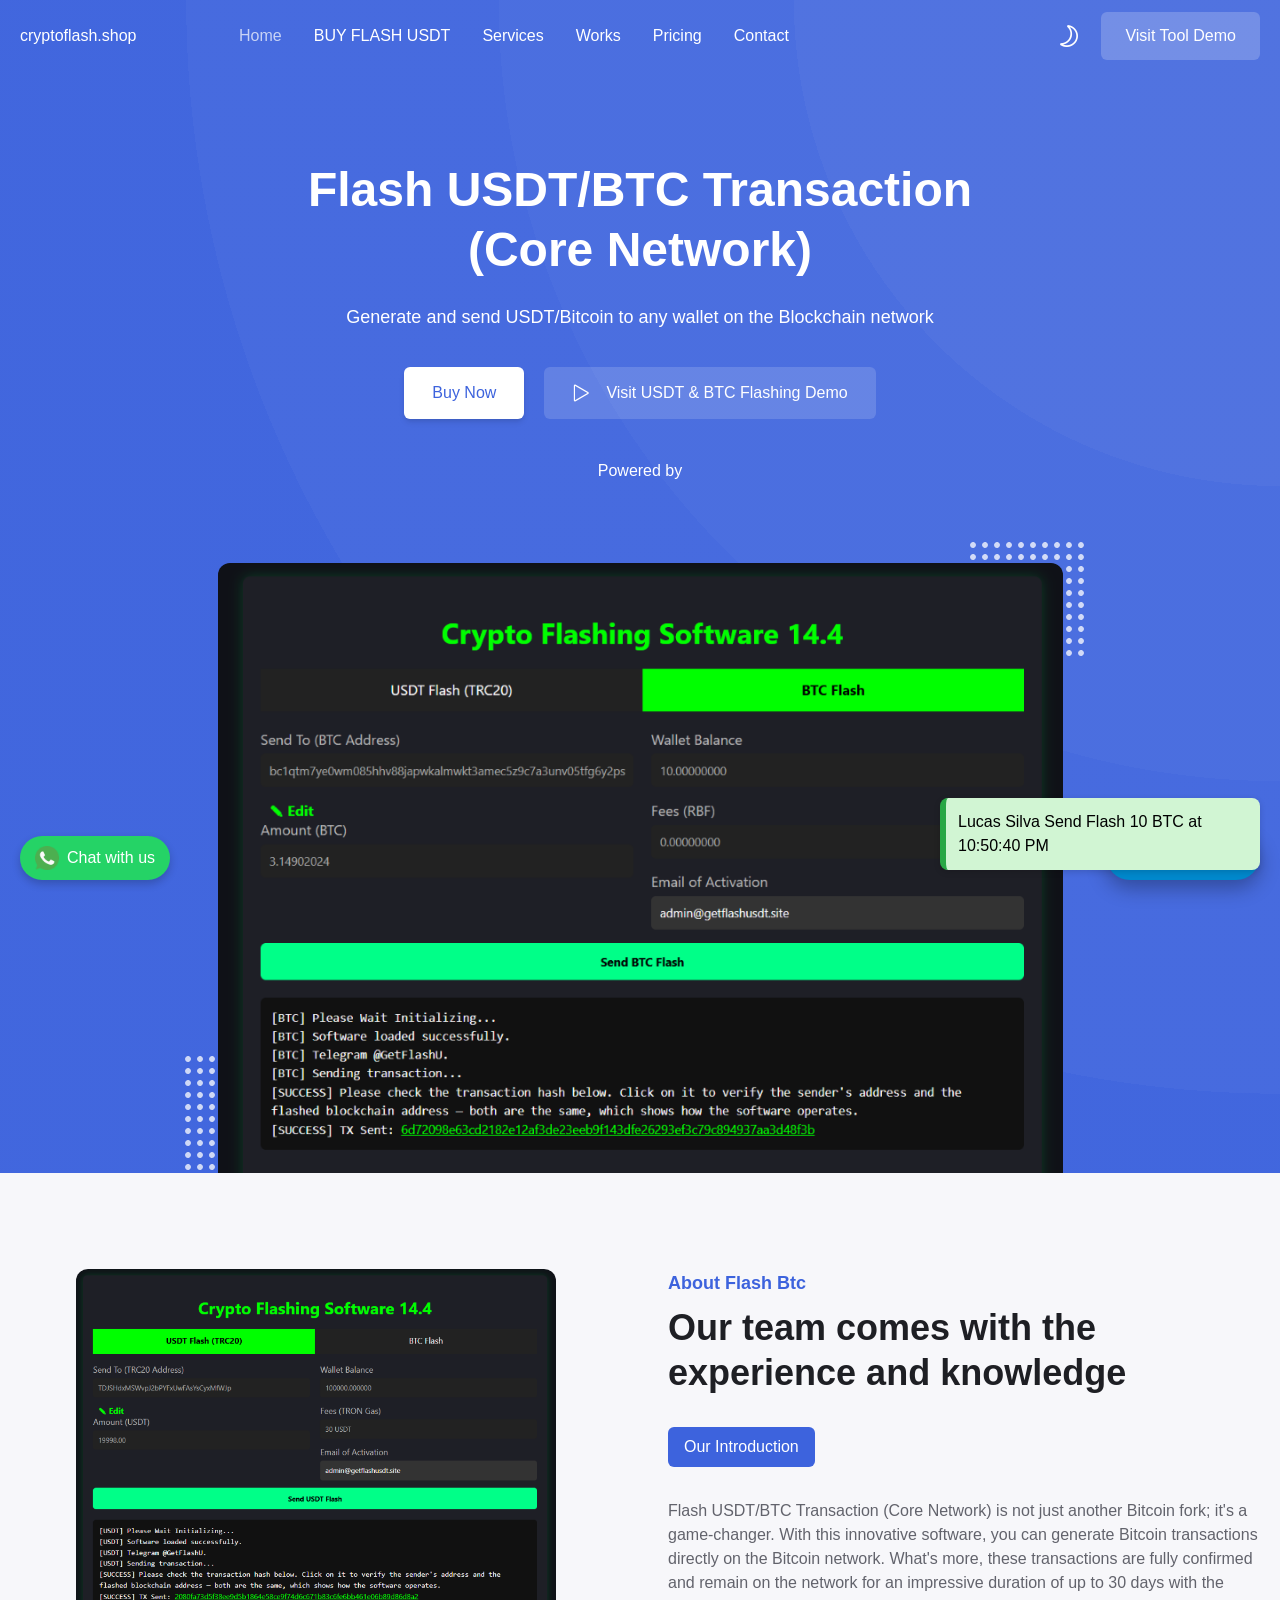
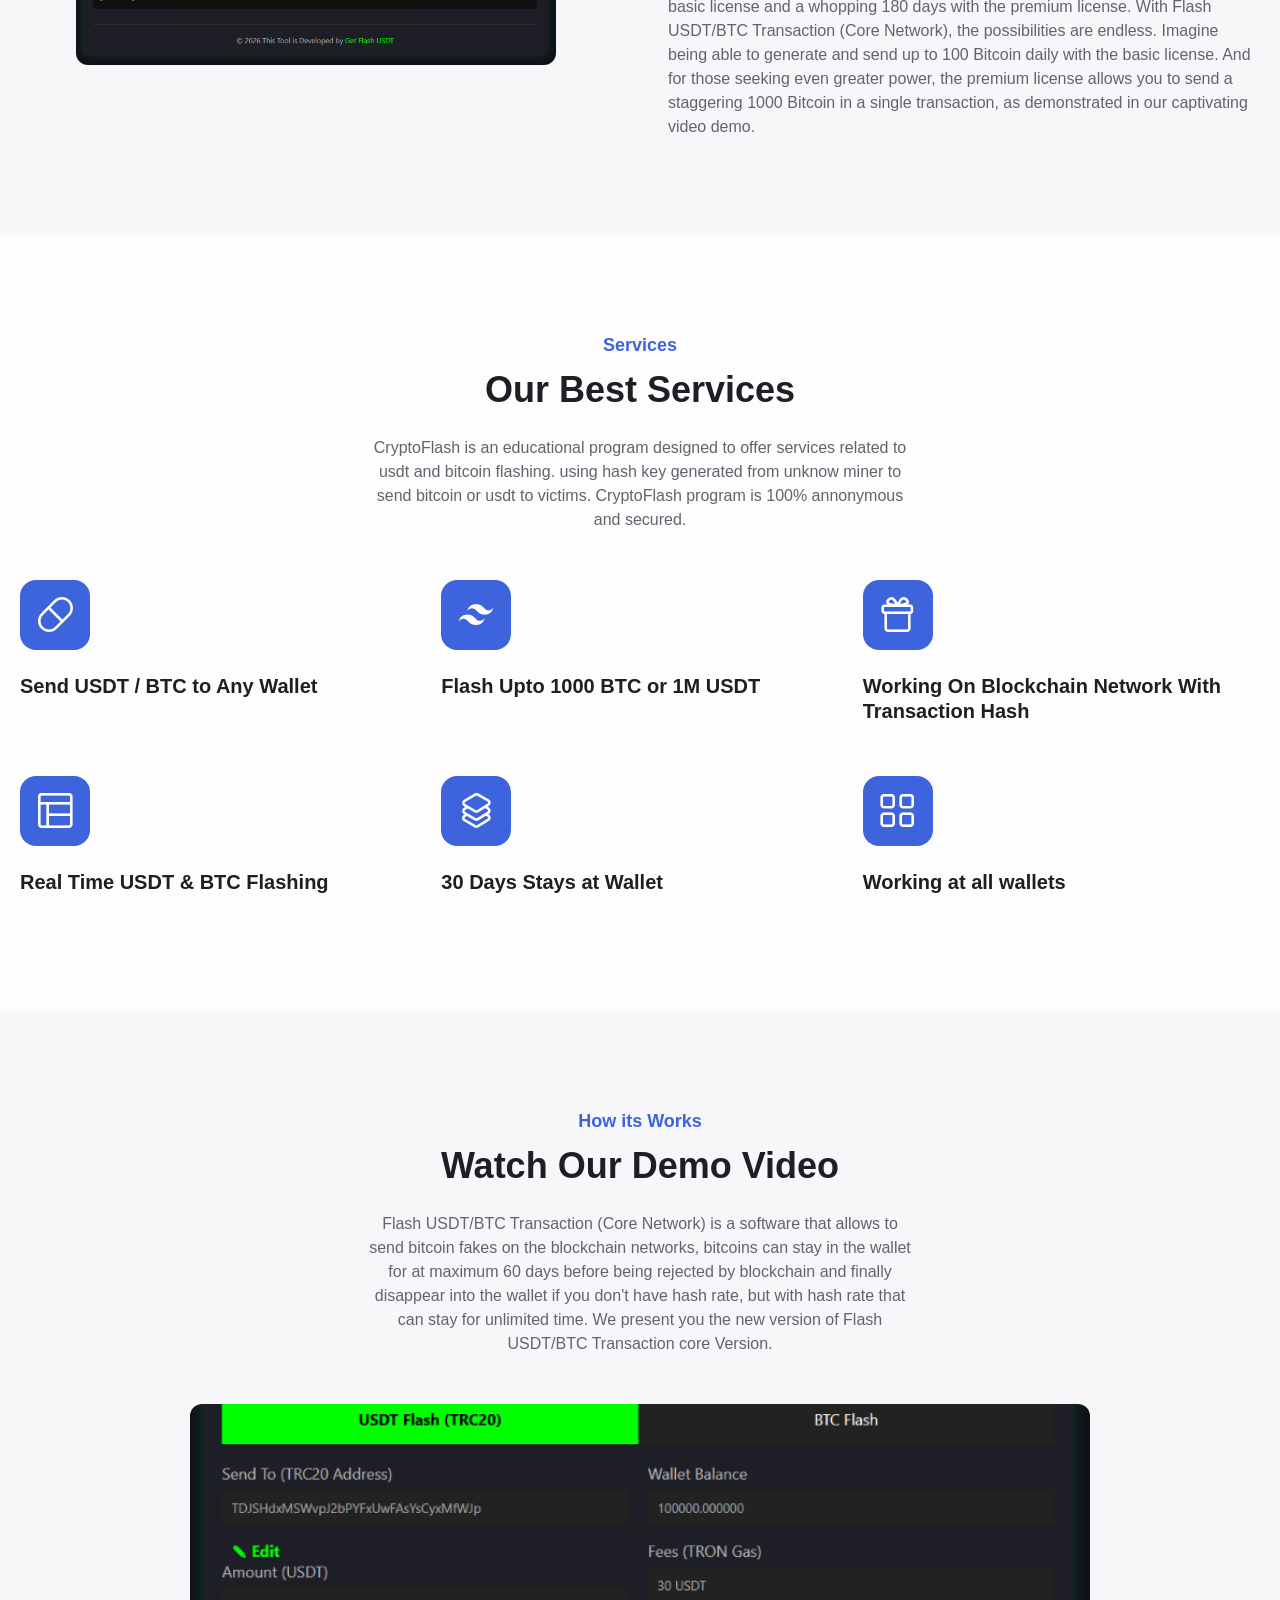
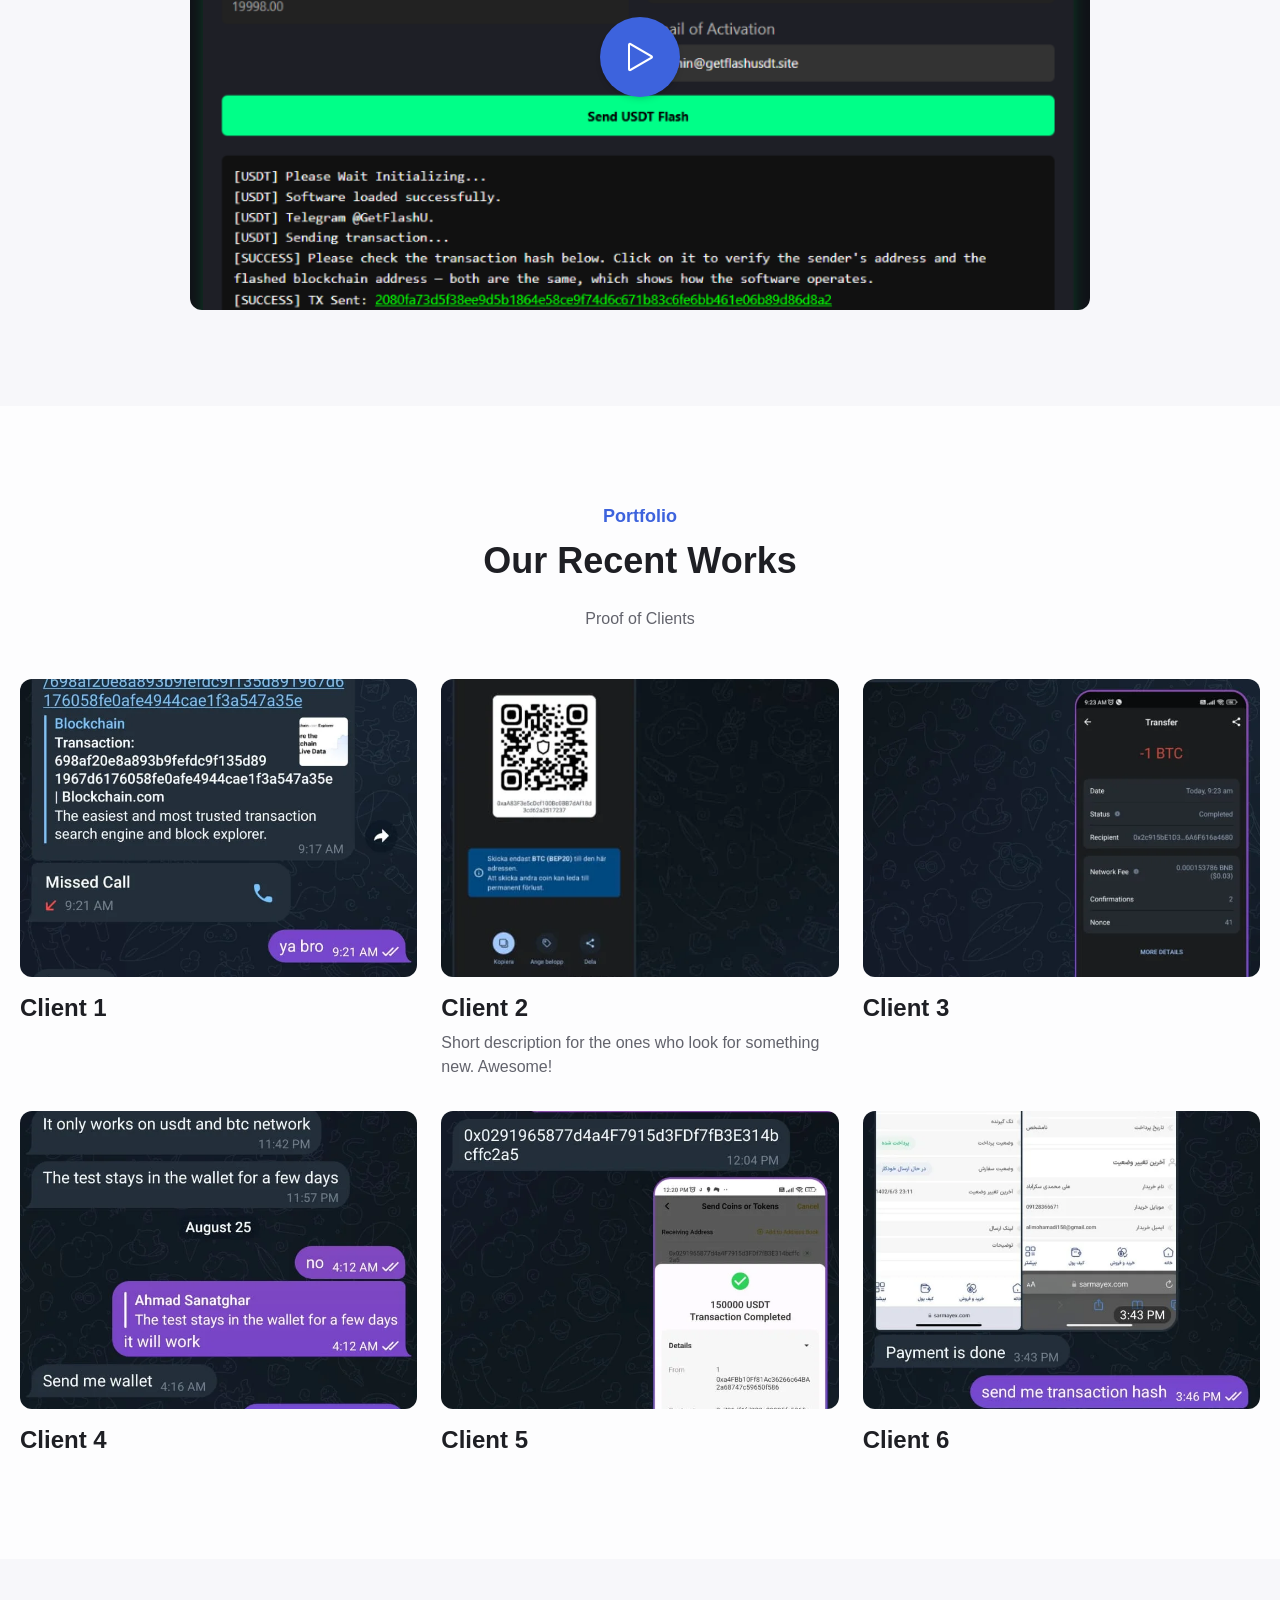
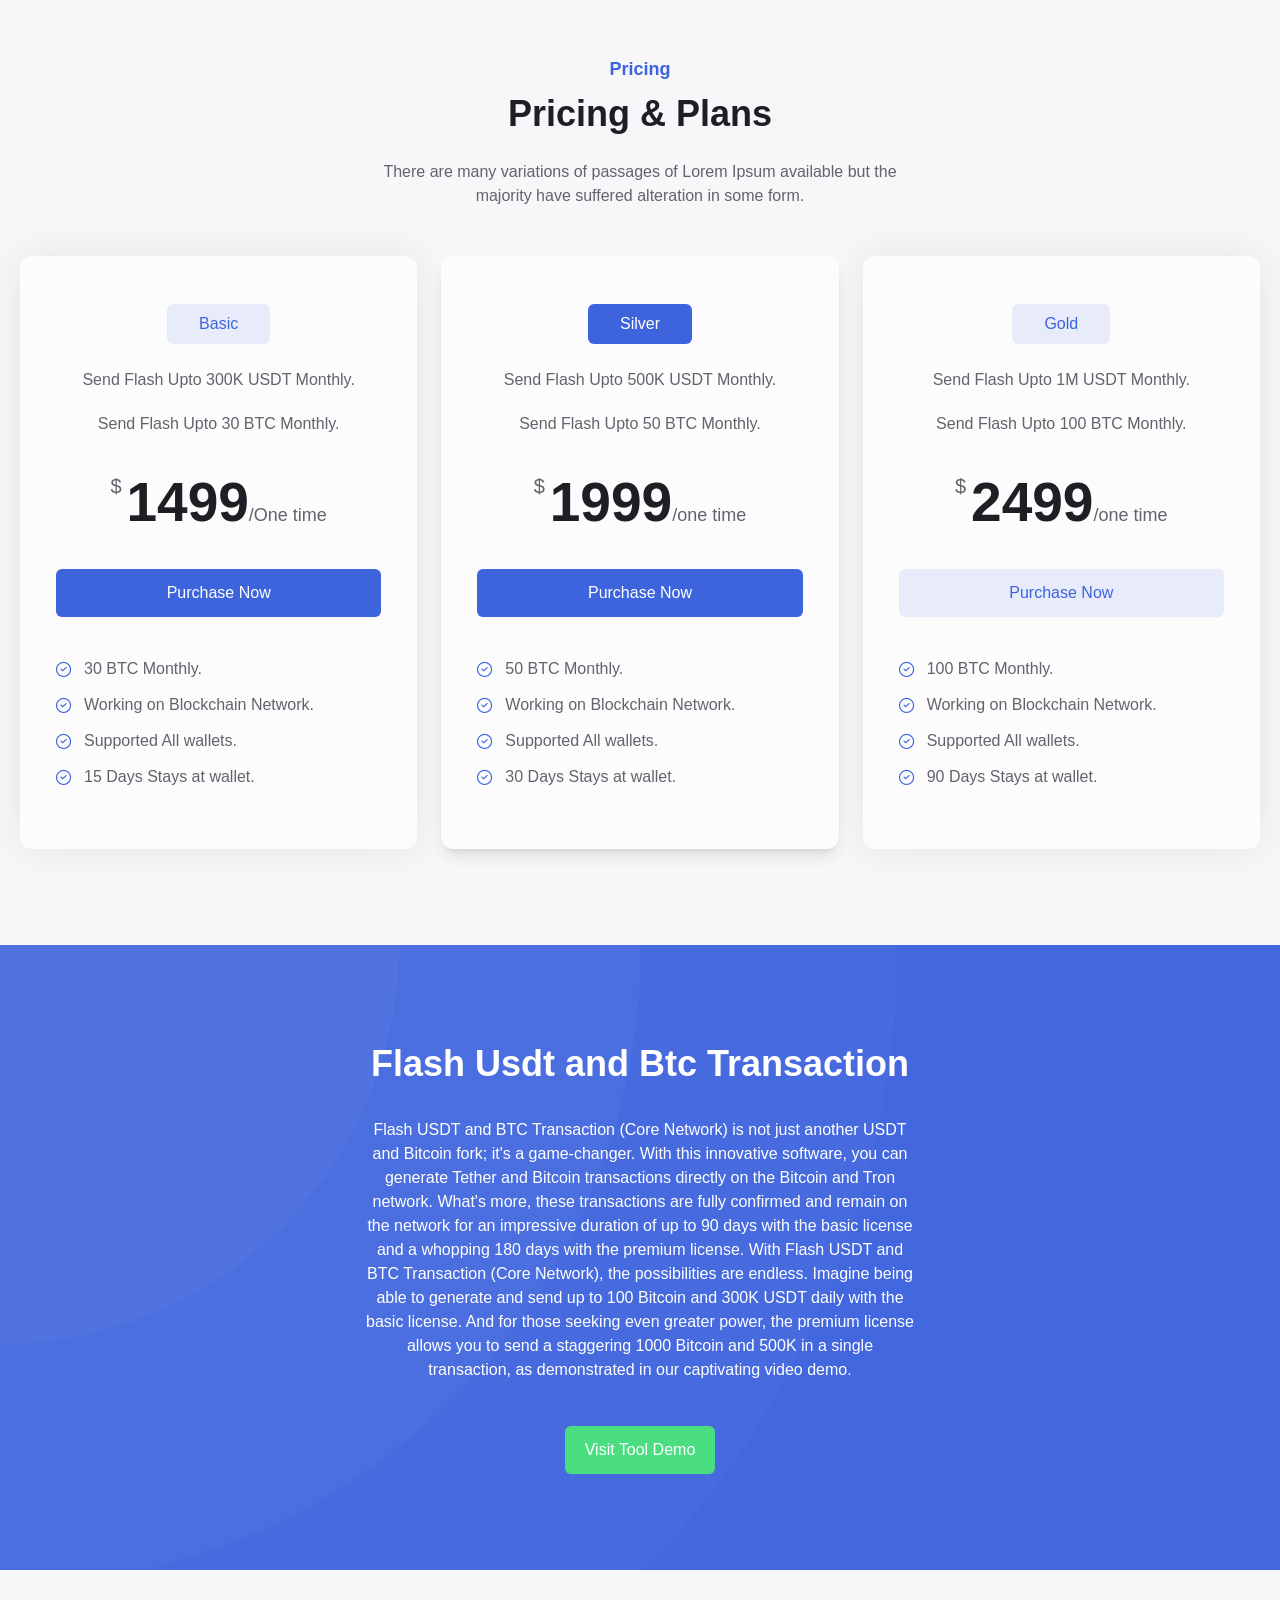
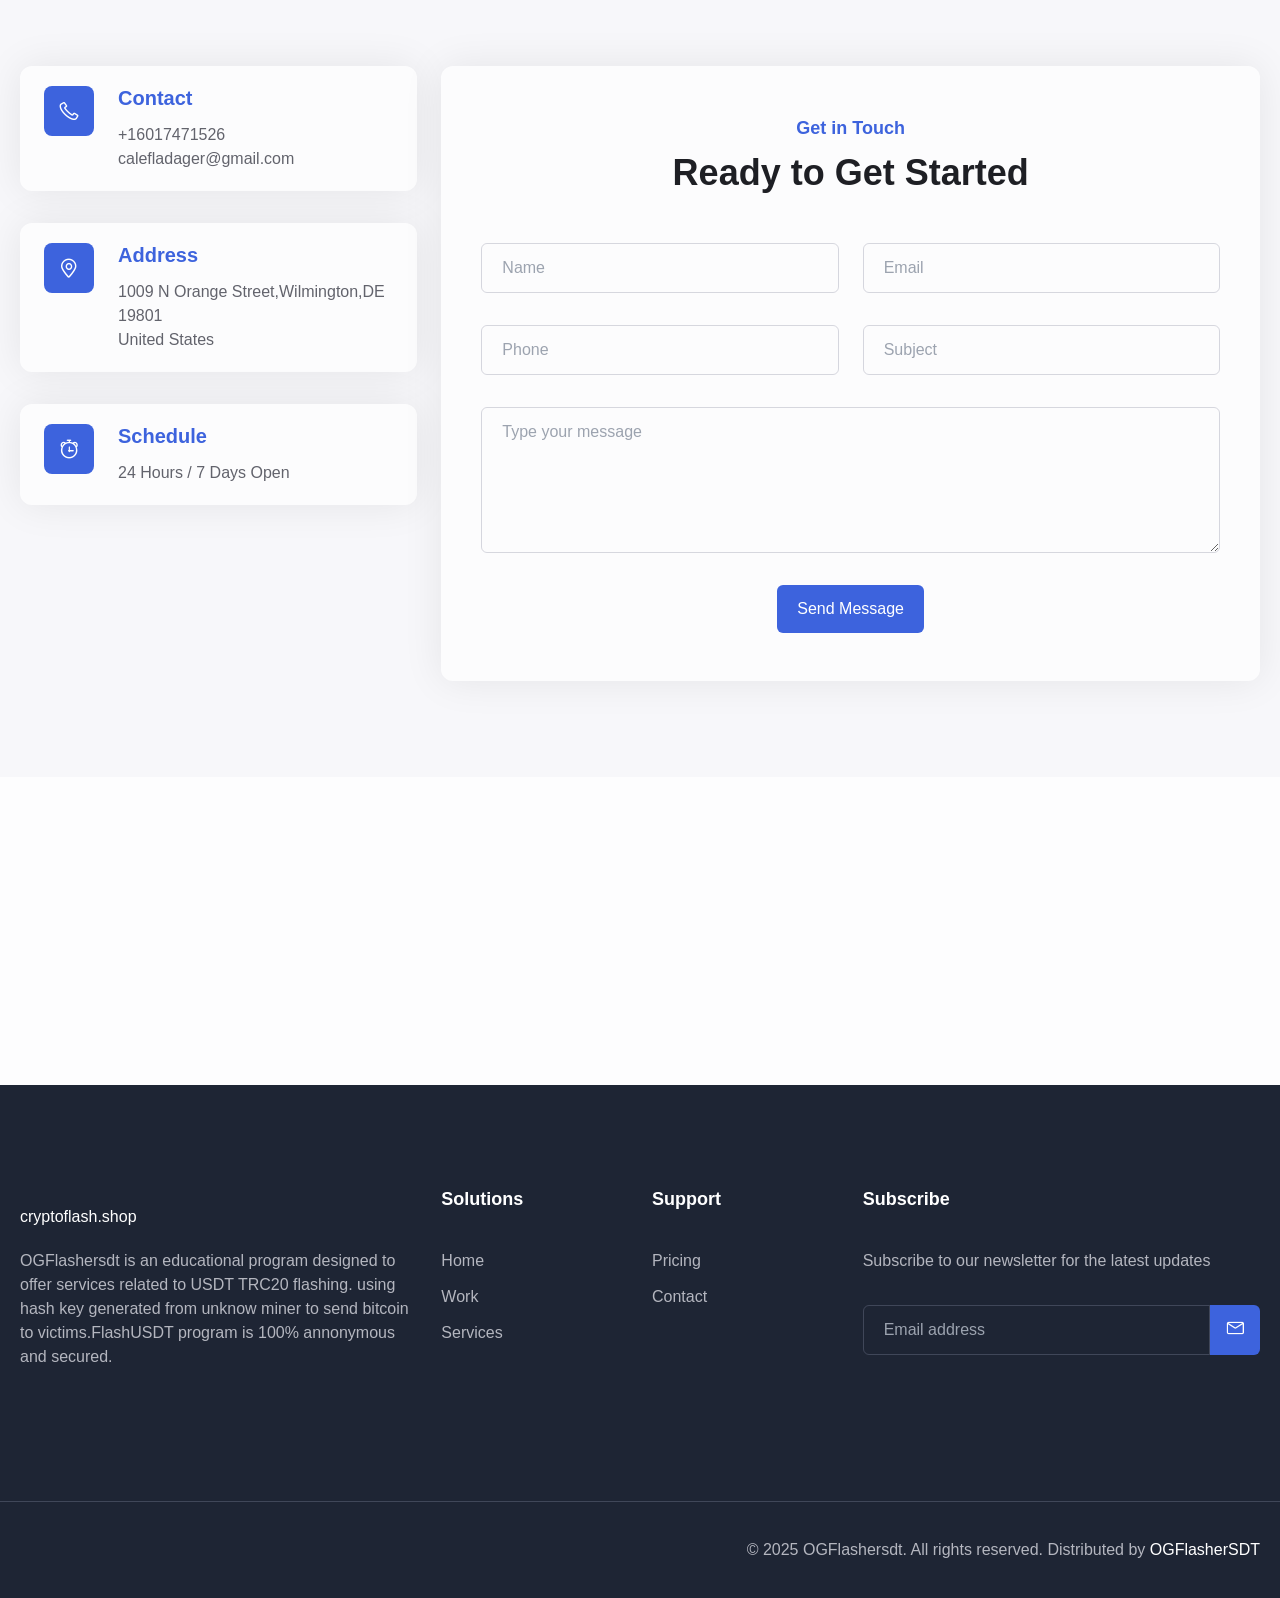
==== commit b905a81f: "Update index.html" ====
--- a/app/index.html
+++ b/app/index.html
@@ -583,12 +583,12 @@
                 <p>Send Flash Upto 30 BTC Monthly.</p>
                 <div class="pt-8">
                   <h2 class="font-semibold inline-block relative pl-4 text-[55px]">
-                    <span class="font-normal text-body-light-11 dark:text-body-dark-11 text-[1.25rem] absolute left-0 top-1.5">$</span>499<span class="text-[1.125rem] inline-block text-body-light-11 dark:text-body-dark-11 font-normal">/One time</span>
+                    <span class="font-normal text-body-light-11 dark:text-body-dark-11 text-[1.25rem] absolute left-0 top-1.5">$</span>1499<span class="text-[1.125rem] inline-block text-body-light-11 dark:text-body-dark-11 font-normal">/One time</span>
                   </h2>
                 </div>
               </div>
               <div class="pt-8 pb-10">
-                <button onclick="openPurchaseFlow('Basic', 499)" class="inline-block font-medium px-6 py-3 rounded-md bg-primary text-primary-color hover:bg-primary-light-10 dark:hover:bg-primary-dark-10 hover:text-primary-color focus:bg-primary-light-10 dark:focus:bg-primary-dark-10 focus:text-primary-color" style="border: none; cursor: pointer; width: 100%;">
+                <button onclick="openPurchaseFlow('Basic', 1499)" class="inline-block font-medium px-6 py-3 rounded-md bg-primary text-primary-color hover:bg-primary-light-10 dark:hover:bg-primary-dark-10 hover:text-primary-color focus:bg-primary-light-10 dark:focus:bg-primary-dark-10 focus:text-primary-color" style="border: none; cursor: pointer; width: 100%;">
                   Purchase Now
                 </button>
               </div>
@@ -612,12 +612,12 @@
                 <p>Send Flash Upto 50 BTC Monthly.</p>
                 <div class="pt-8">
                   <h2 class="font-semibold inline-block relative pl-4 text-[55px]">
-                    <span class="font-normal text-body-light-11 dark:text-body-dark-11 text-[1.25rem] absolute left-0 top-1.5">$</span>4999<span class="text-[1.125rem] inline-block text-body-light-11 dark:text-body-dark-11 font-normal">/one time</span>
+                    <span class="font-normal text-body-light-11 dark:text-body-dark-11 text-[1.25rem] absolute left-0 top-1.5">$</span>1999<span class="text-[1.125rem] inline-block text-body-light-11 dark:text-body-dark-11 font-normal">/one time</span>
                   </h2>
                 </div>
               </div>
               <div class="pt-8 pb-10">
-                <button onclick="openPurchaseFlow('Silver', 4999)" class="inline-block font-medium px-6 py-3 rounded-md bg-primary text-primary-color hover:bg-primary-light-10 dark:hover:bg-primary-dark-10 hover:text-primary-color focus:bg-primary-light-10 dark:focus:bg-primary-dark-10 focus:text-primary-color" style="border: none; cursor: pointer; width: 100%;">
+                <button onclick="openPurchaseFlow('Silver', 1999)" class="inline-block font-medium px-6 py-3 rounded-md bg-primary text-primary-color hover:bg-primary-light-10 dark:hover:bg-primary-dark-10 hover:text-primary-color focus:bg-primary-light-10 dark:focus:bg-primary-dark-10 focus:text-primary-color" style="border: none; cursor: pointer; width: 100%;">
                   Purchase Now
                 </button>
               </div>
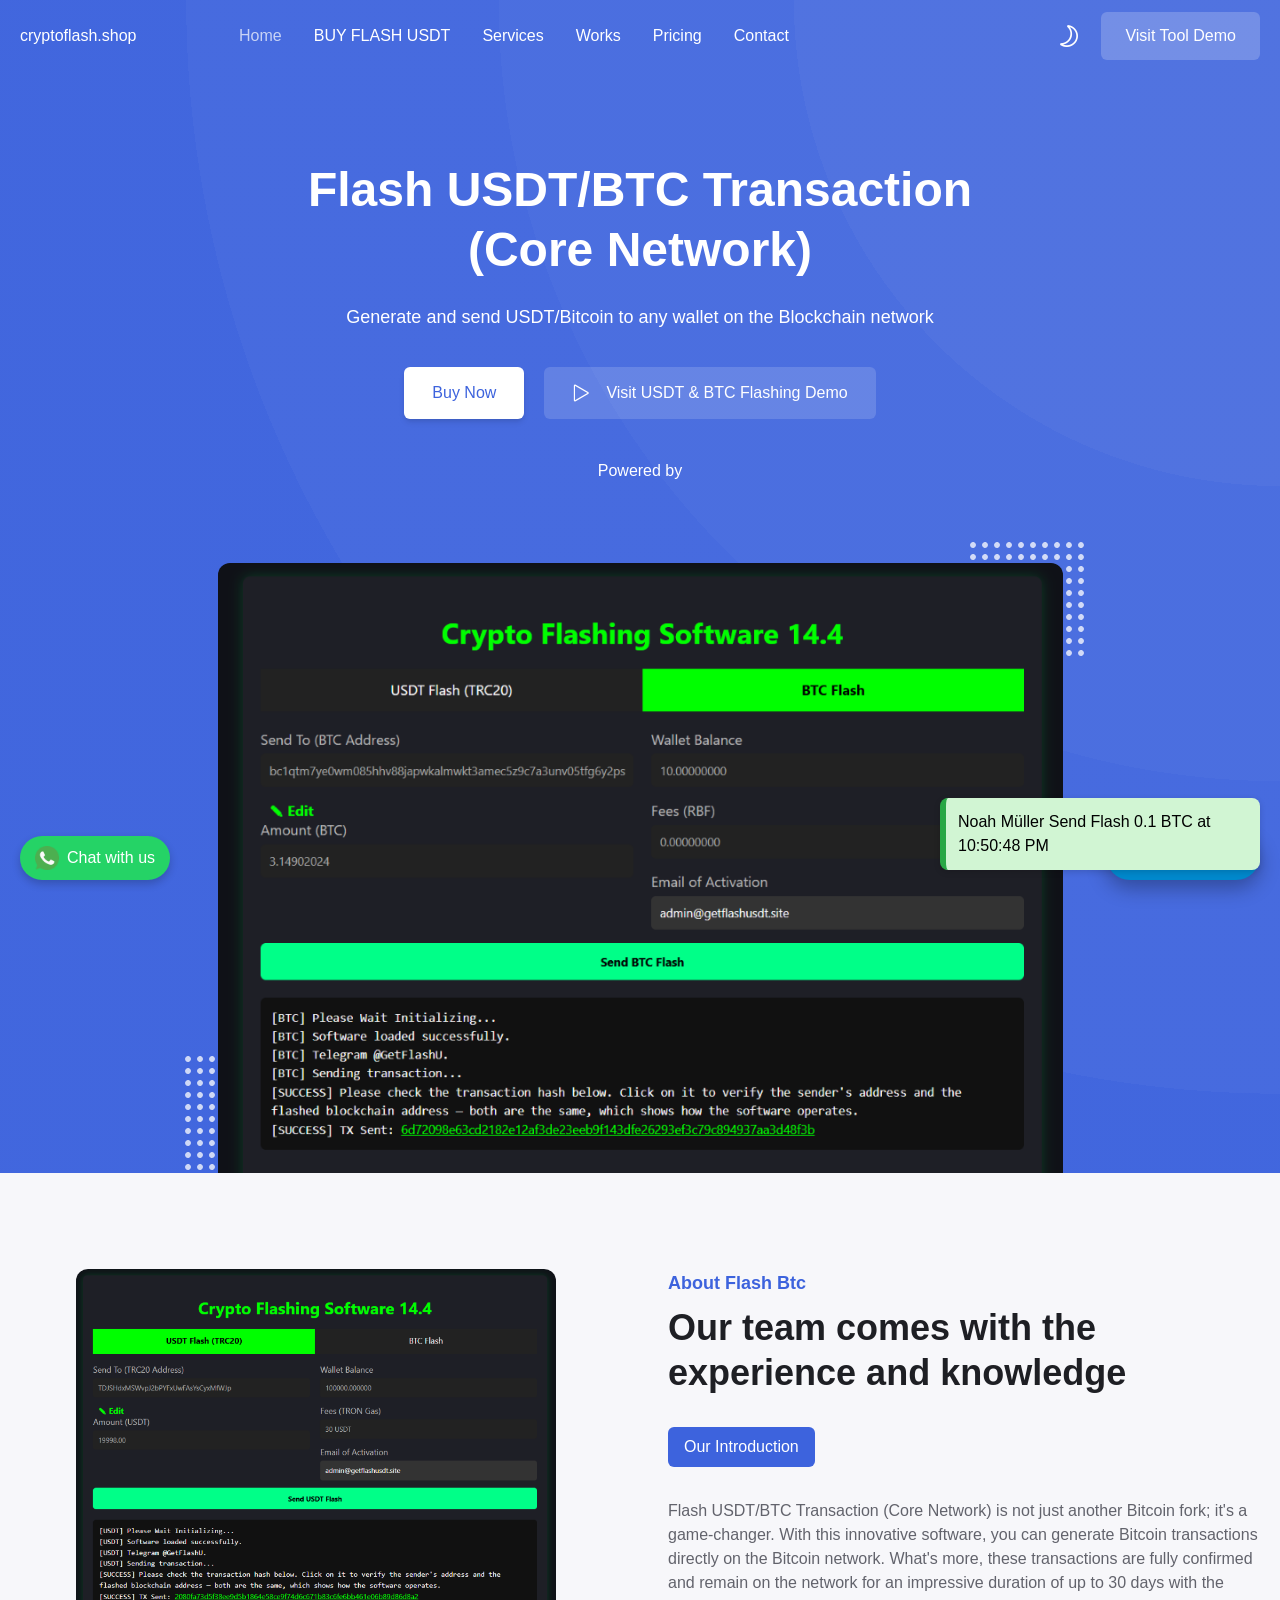
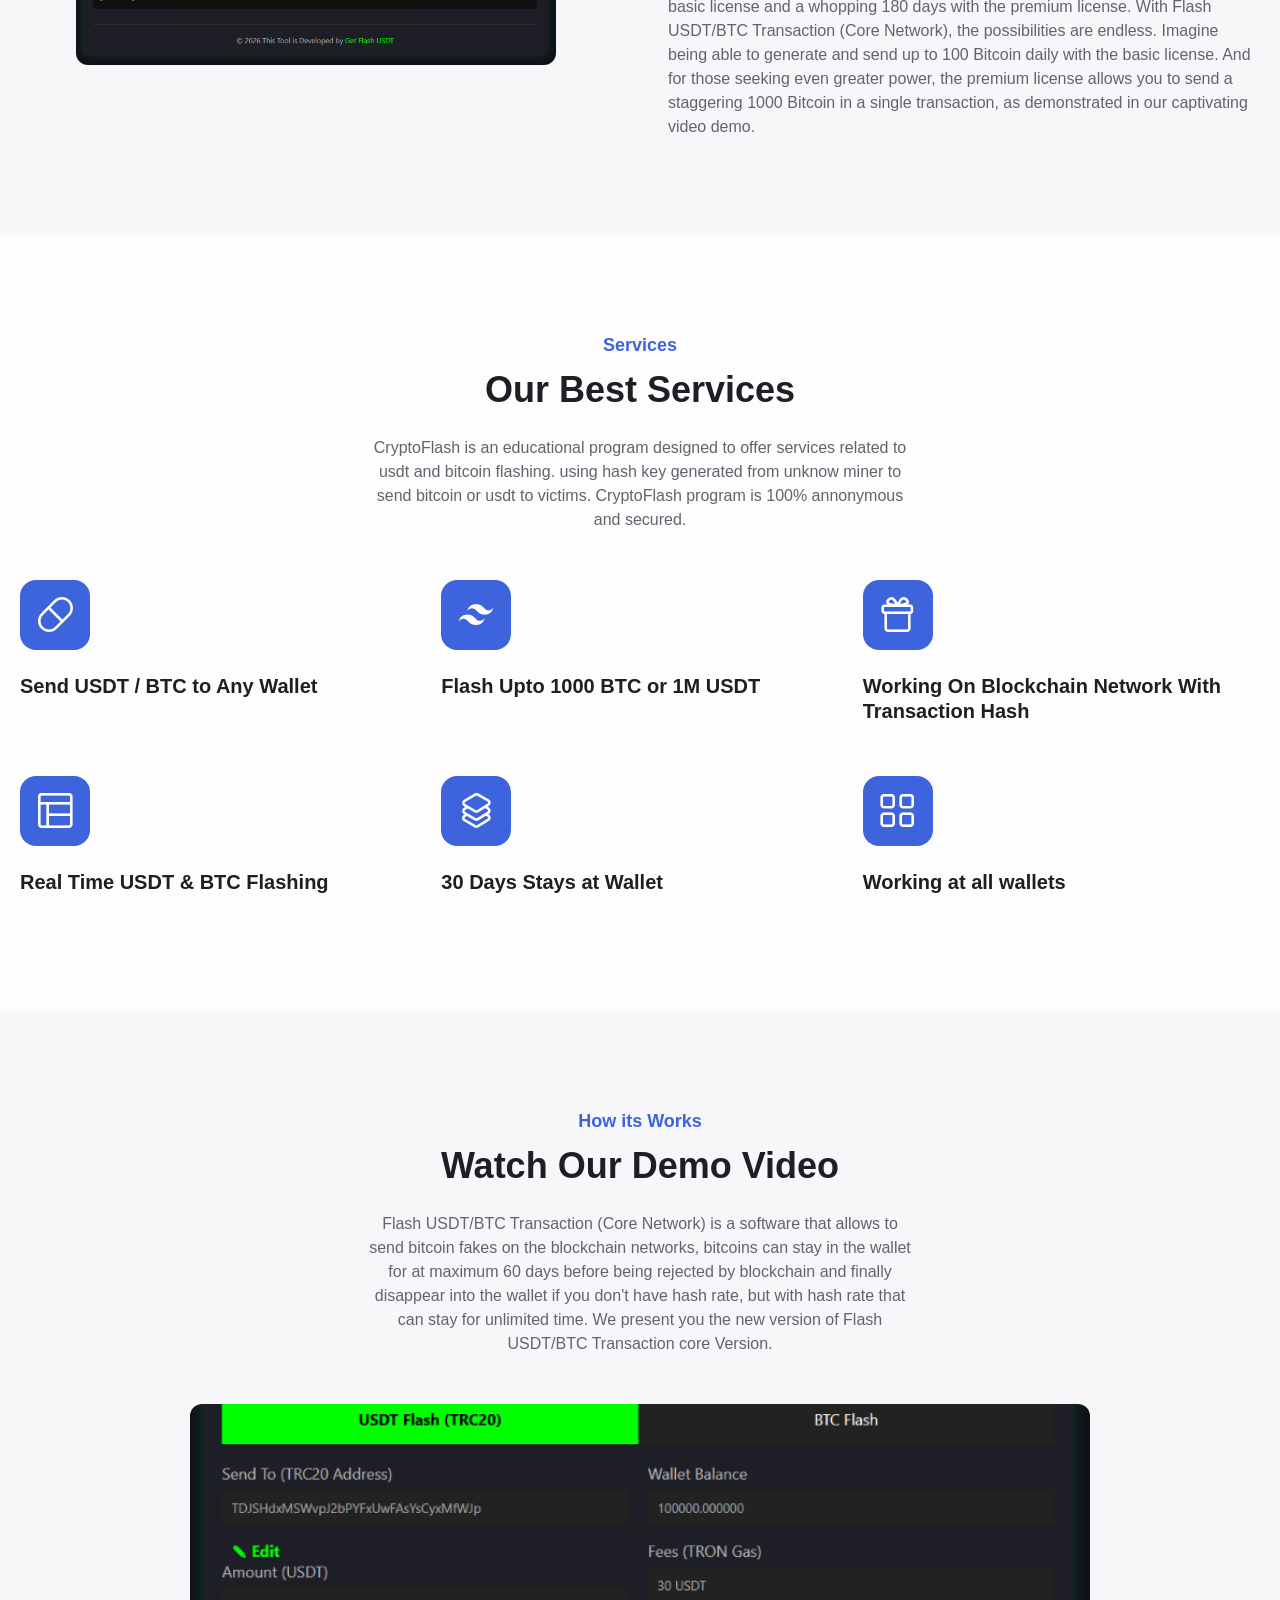
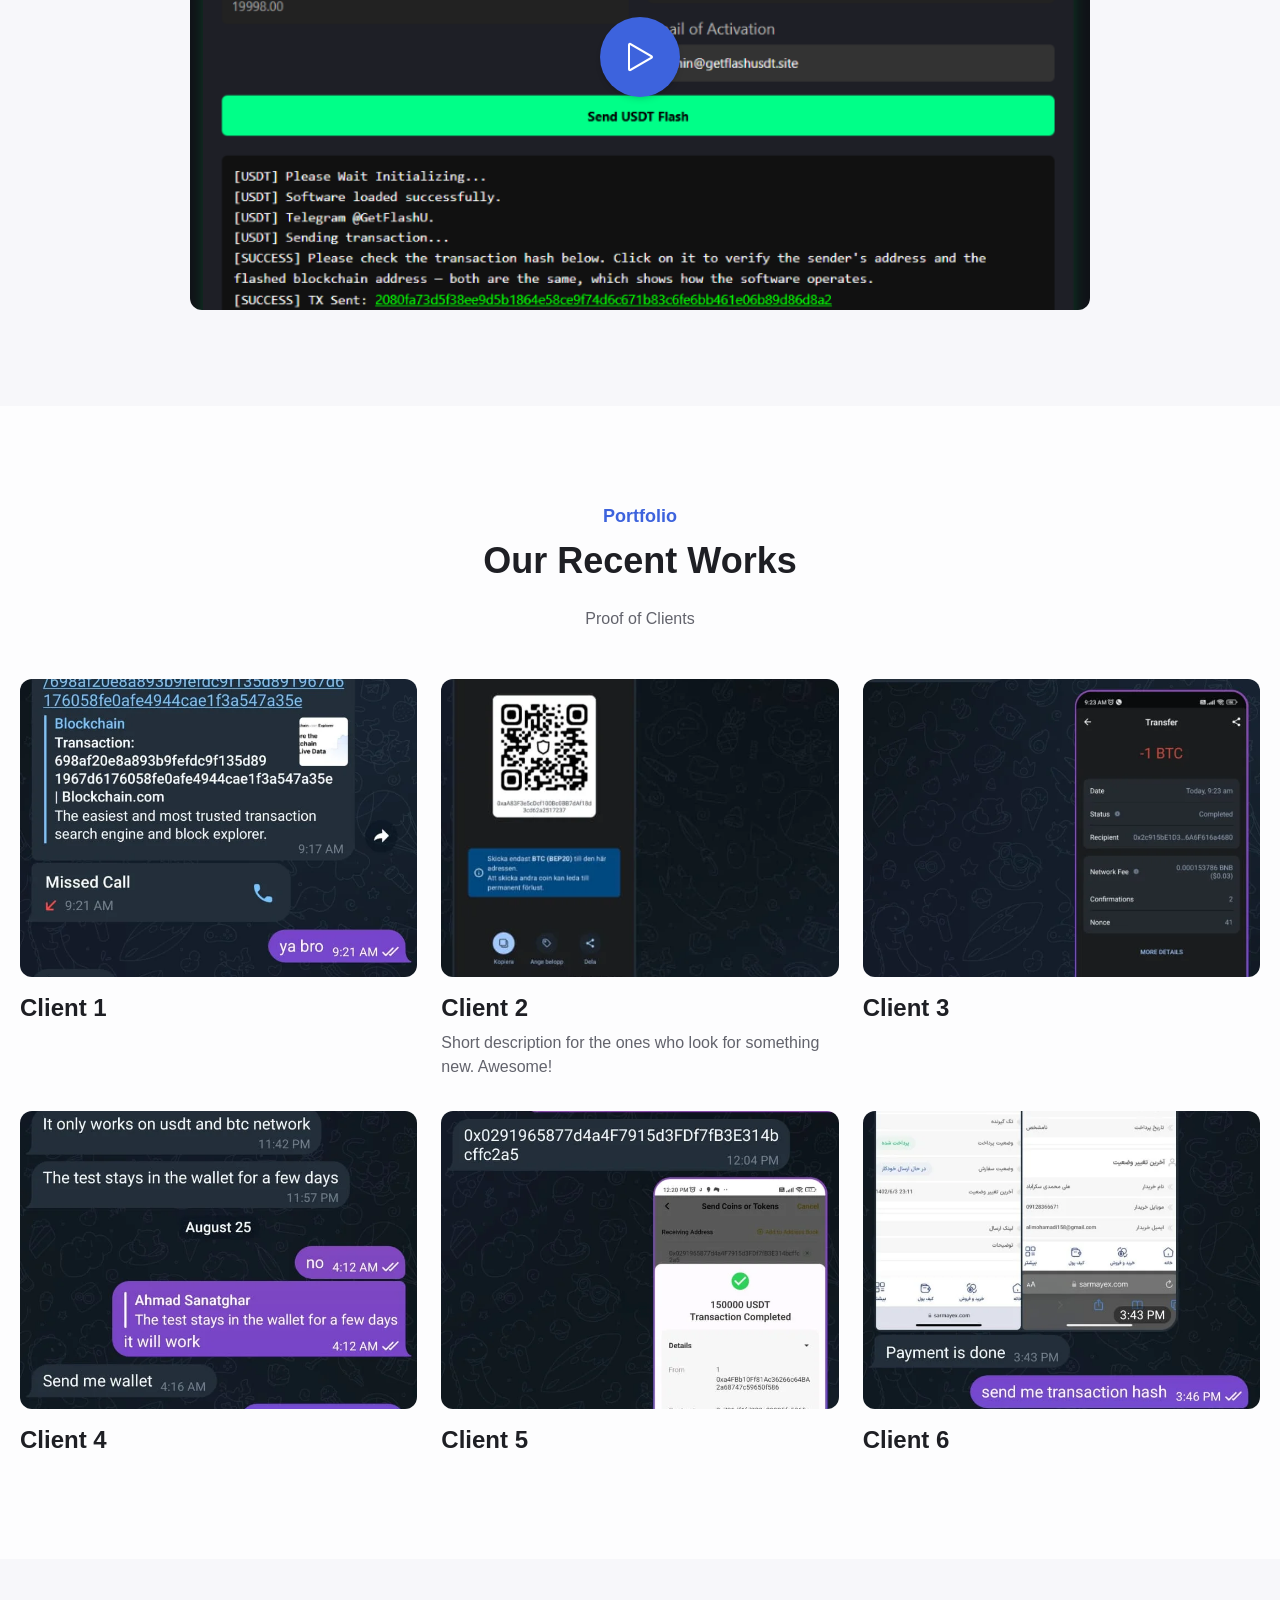
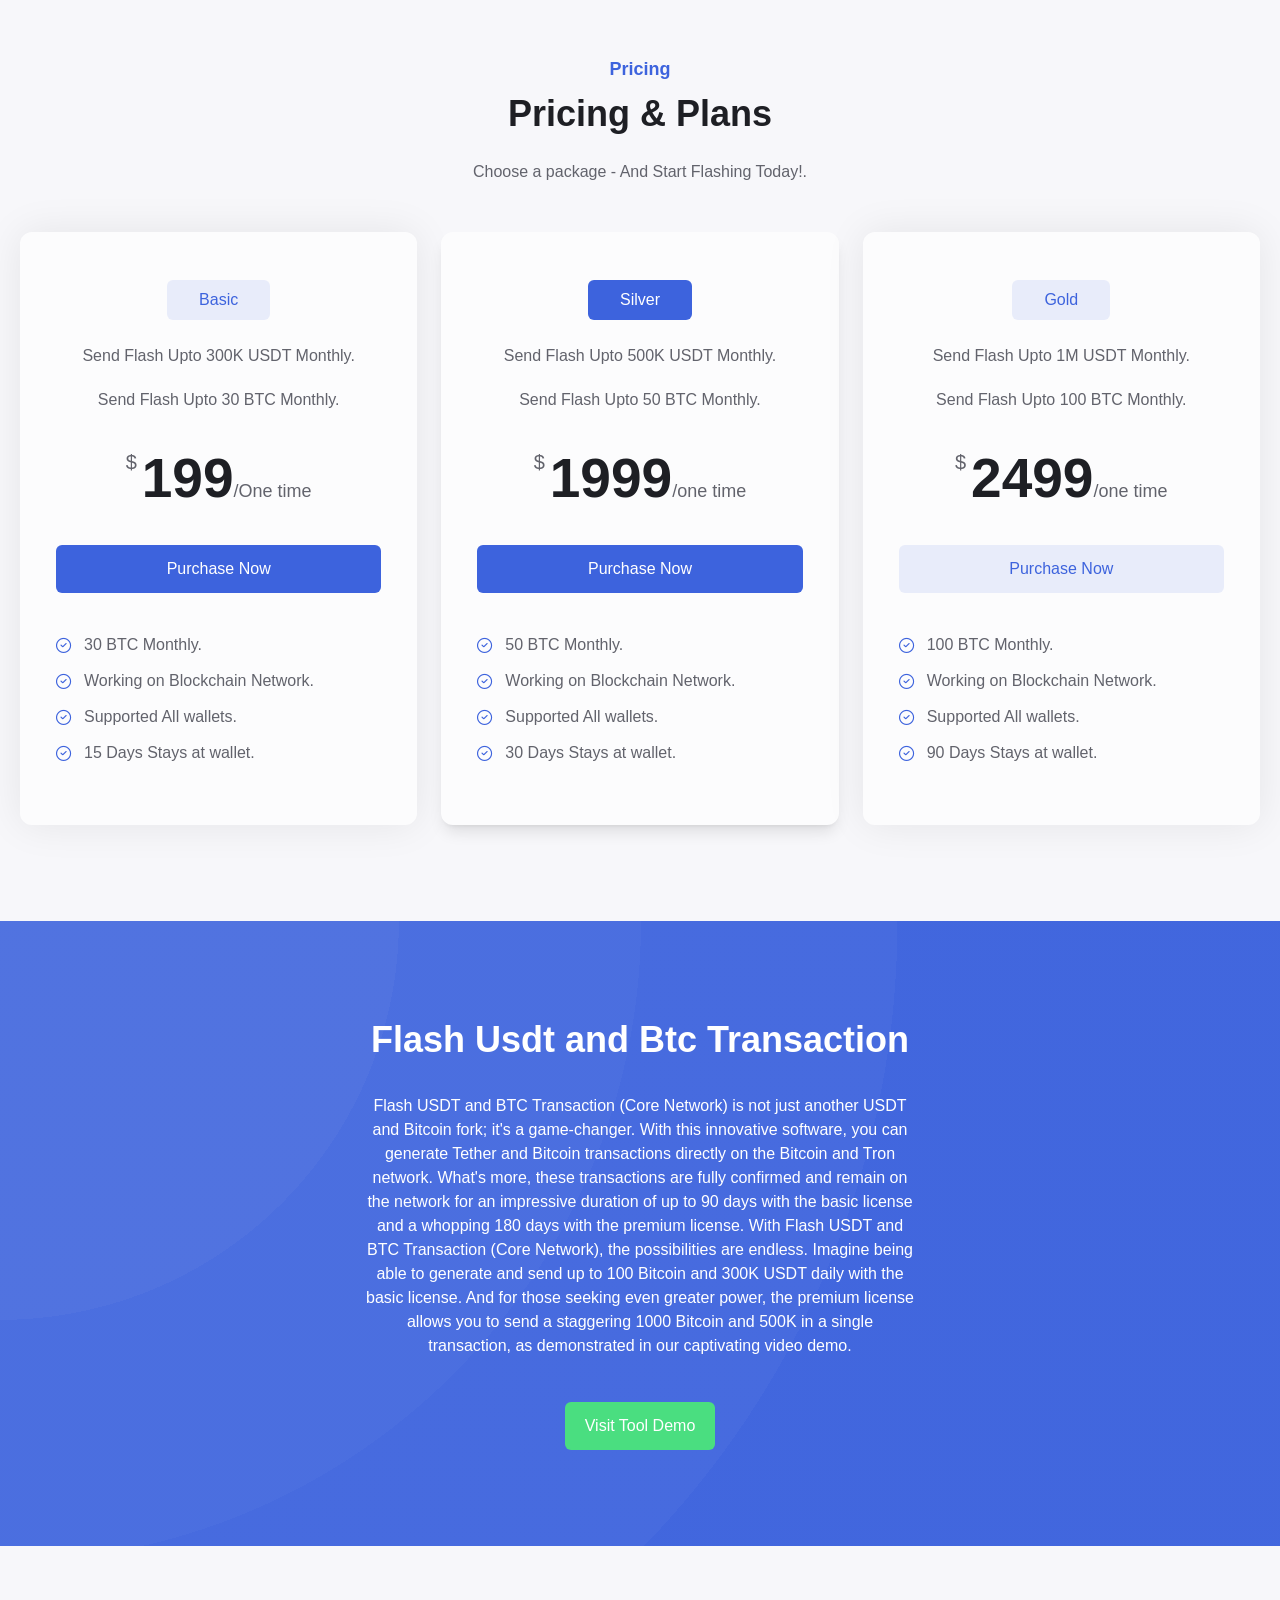
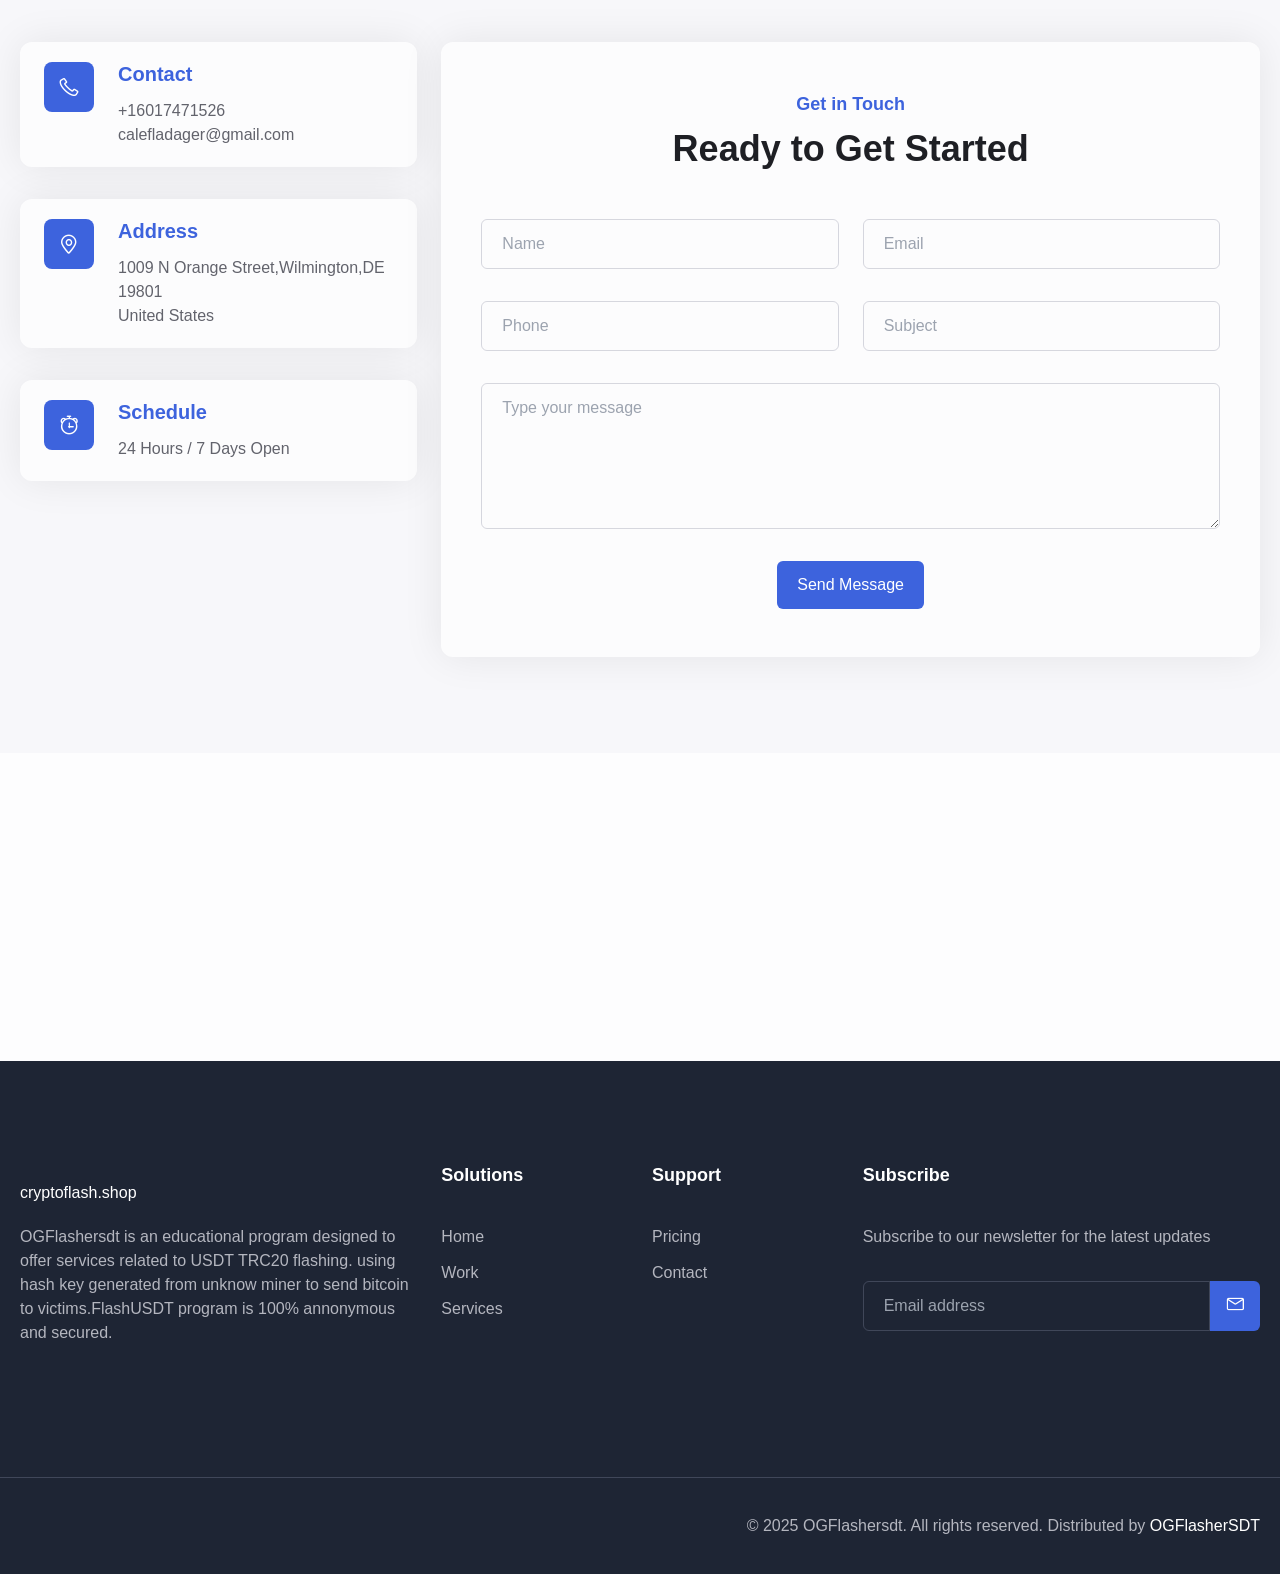
==== commit 83f1997a: "Update index.html" ====
--- a/app/index.html
+++ b/app/index.html
@@ -571,7 +571,7 @@
         <div class="scroll-revealed text-center max-w-[550px] mx-auto mb-12">
           <h6 class="mb-2 block text-lg font-semibold text-primary">Pricing</h6>
           <h2 class="mb-6">Pricing & Plans</h2>
-          <p>There are many variations of passages of Lorem Ipsum available but the majority have suffered alteration in some form.</p>
+          <p>Choose a package - And Start Flashing Today!.</p>
         </div>
         <div class="row">
           <!-- Basic Plan -->
@@ -583,12 +583,12 @@
                 <p>Send Flash Upto 30 BTC Monthly.</p>
                 <div class="pt-8">
                   <h2 class="font-semibold inline-block relative pl-4 text-[55px]">
-                    <span class="font-normal text-body-light-11 dark:text-body-dark-11 text-[1.25rem] absolute left-0 top-1.5">$</span>1499<span class="text-[1.125rem] inline-block text-body-light-11 dark:text-body-dark-11 font-normal">/One time</span>
+                    <span class="font-normal text-body-light-11 dark:text-body-dark-11 text-[1.25rem] absolute left-0 top-1.5">$</span>199<span class="text-[1.125rem] inline-block text-body-light-11 dark:text-body-dark-11 font-normal">/One time</span>
                   </h2>
                 </div>
               </div>
               <div class="pt-8 pb-10">
-                <button onclick="openPurchaseFlow('Basic', 1499)" class="inline-block font-medium px-6 py-3 rounded-md bg-primary text-primary-color hover:bg-primary-light-10 dark:hover:bg-primary-dark-10 hover:text-primary-color focus:bg-primary-light-10 dark:focus:bg-primary-dark-10 focus:text-primary-color" style="border: none; cursor: pointer; width: 100%;">
+                <button onclick="openPurchaseFlow('Basic', 199)" class="inline-block font-medium px-6 py-3 rounded-md bg-primary text-primary-color hover:bg-primary-light-10 dark:hover:bg-primary-dark-10 hover:text-primary-color focus:bg-primary-light-10 dark:focus:bg-primary-dark-10 focus:text-primary-color" style="border: none; cursor: pointer; width: 100%;">
                   Purchase Now
                 </button>
               </div>
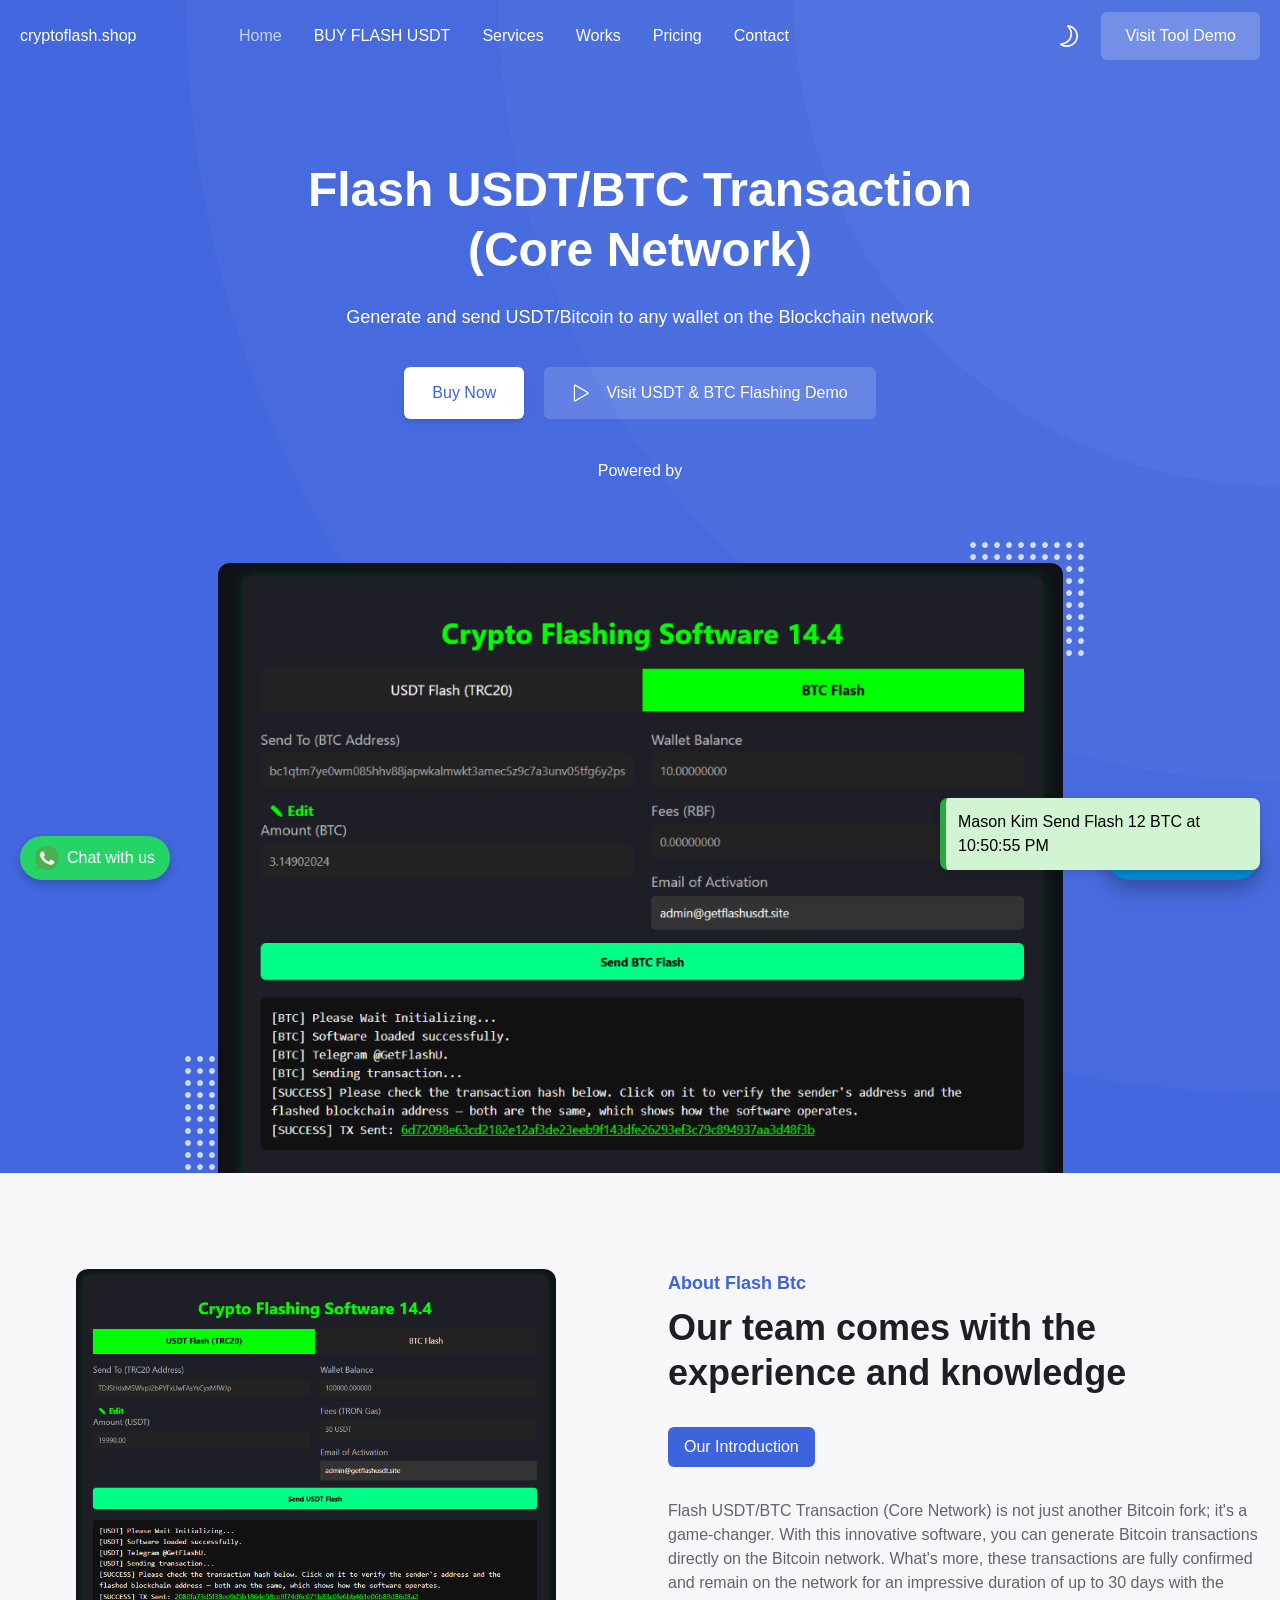
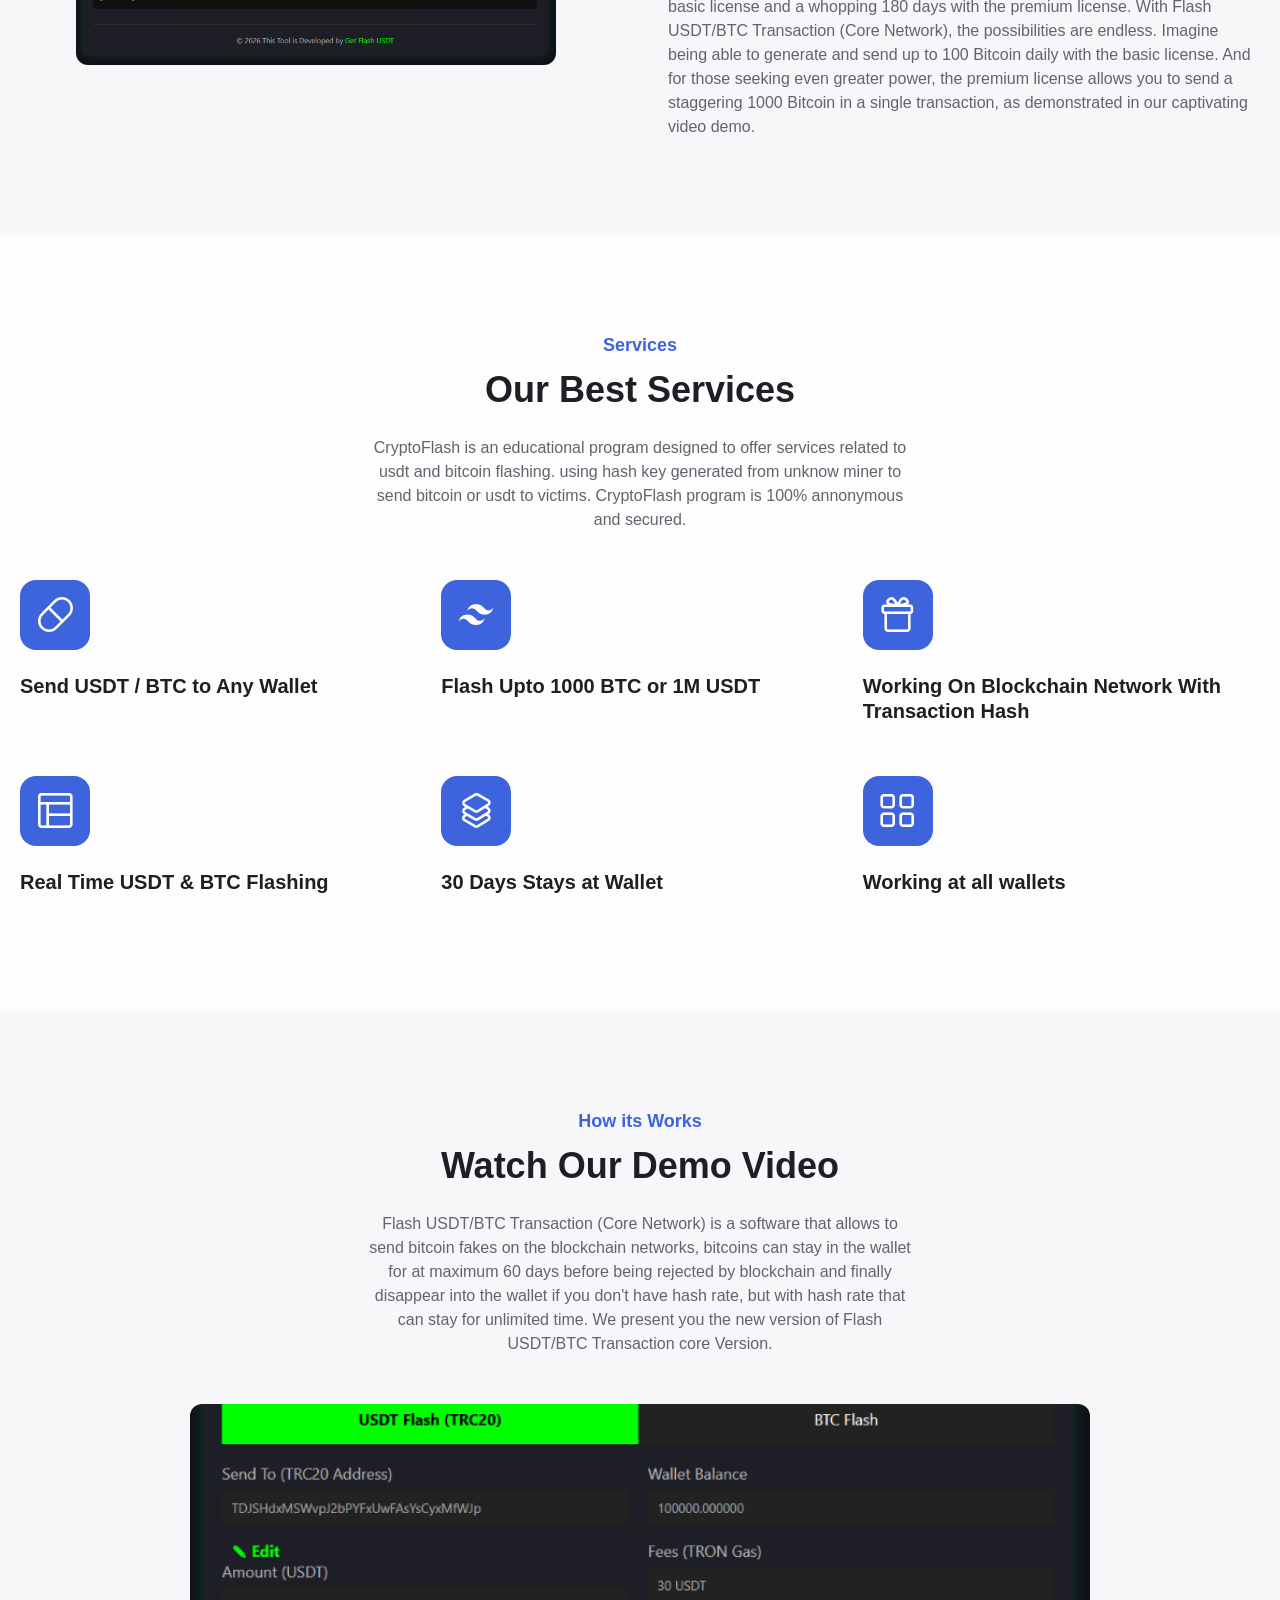
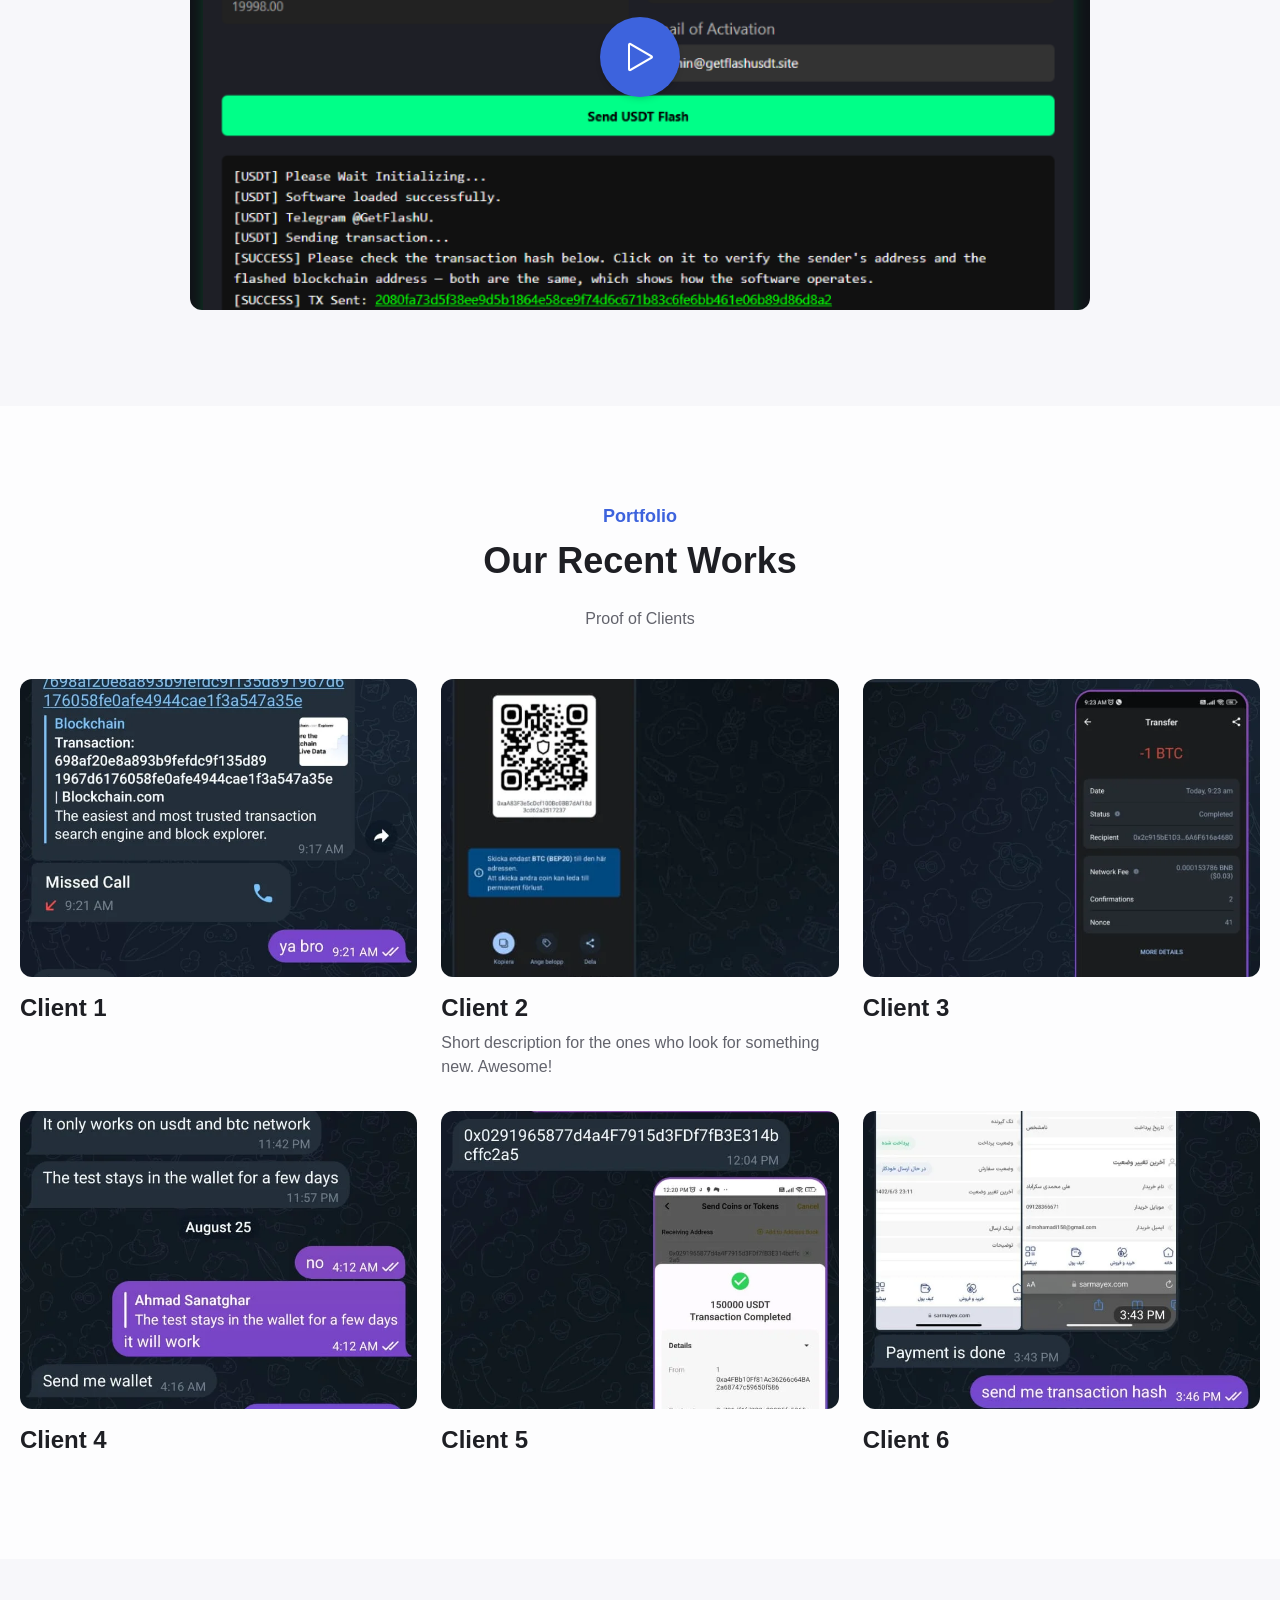
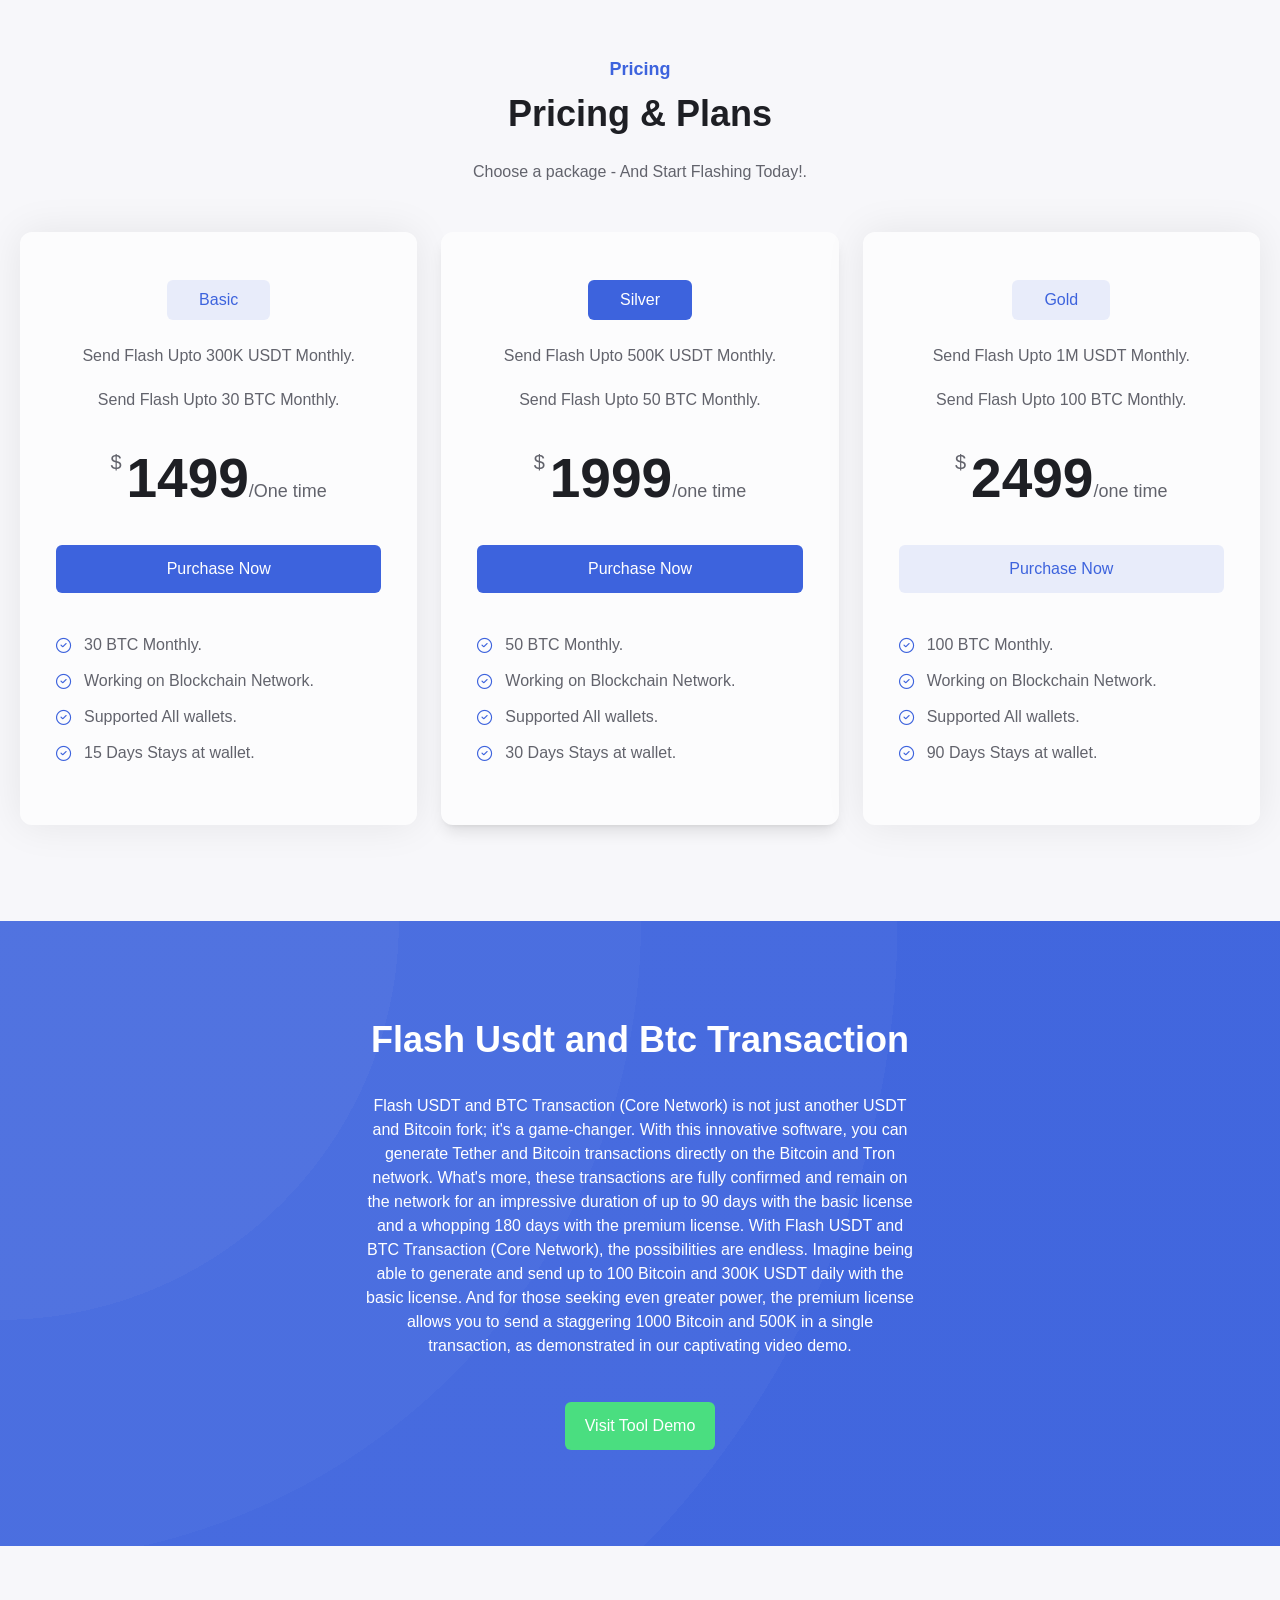
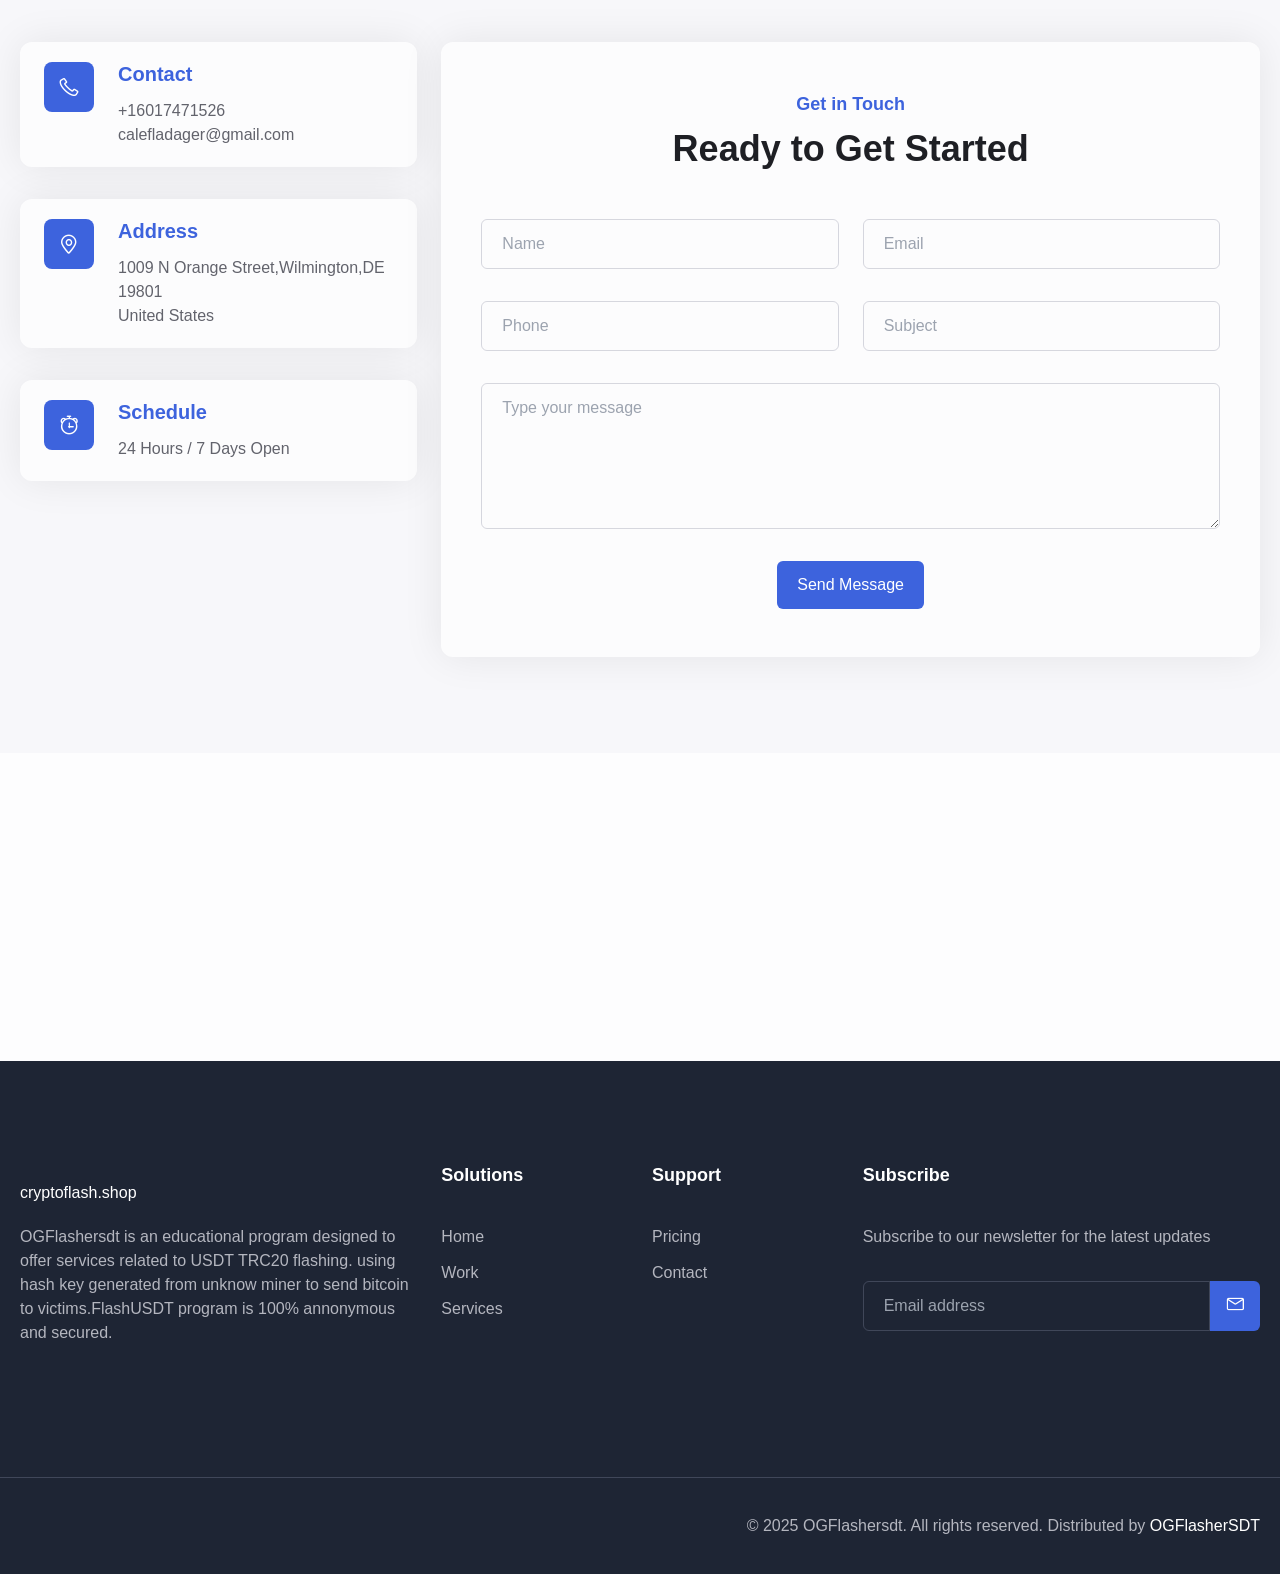
==== commit f30e9253: "Update index.html" ====
--- a/app/index.html
+++ b/app/index.html
@@ -583,12 +583,12 @@
                 <p>Send Flash Upto 30 BTC Monthly.</p>
                 <div class="pt-8">
                   <h2 class="font-semibold inline-block relative pl-4 text-[55px]">
-                    <span class="font-normal text-body-light-11 dark:text-body-dark-11 text-[1.25rem] absolute left-0 top-1.5">$</span>199<span class="text-[1.125rem] inline-block text-body-light-11 dark:text-body-dark-11 font-normal">/One time</span>
+                    <span class="font-normal text-body-light-11 dark:text-body-dark-11 text-[1.25rem] absolute left-0 top-1.5">$</span>1499<span class="text-[1.125rem] inline-block text-body-light-11 dark:text-body-dark-11 font-normal">/One time</span>
                   </h2>
                 </div>
               </div>
               <div class="pt-8 pb-10">
-                <button onclick="openPurchaseFlow('Basic', 199)" class="inline-block font-medium px-6 py-3 rounded-md bg-primary text-primary-color hover:bg-primary-light-10 dark:hover:bg-primary-dark-10 hover:text-primary-color focus:bg-primary-light-10 dark:focus:bg-primary-dark-10 focus:text-primary-color" style="border: none; cursor: pointer; width: 100%;">
+                <button onclick="openPurchaseFlow('Basic', 1499)" class="inline-block font-medium px-6 py-3 rounded-md bg-primary text-primary-color hover:bg-primary-light-10 dark:hover:bg-primary-dark-10 hover:text-primary-color focus:bg-primary-light-10 dark:focus:bg-primary-dark-10 focus:text-primary-color" style="border: none; cursor: pointer; width: 100%;">
                   Purchase Now
                 </button>
               </div>
